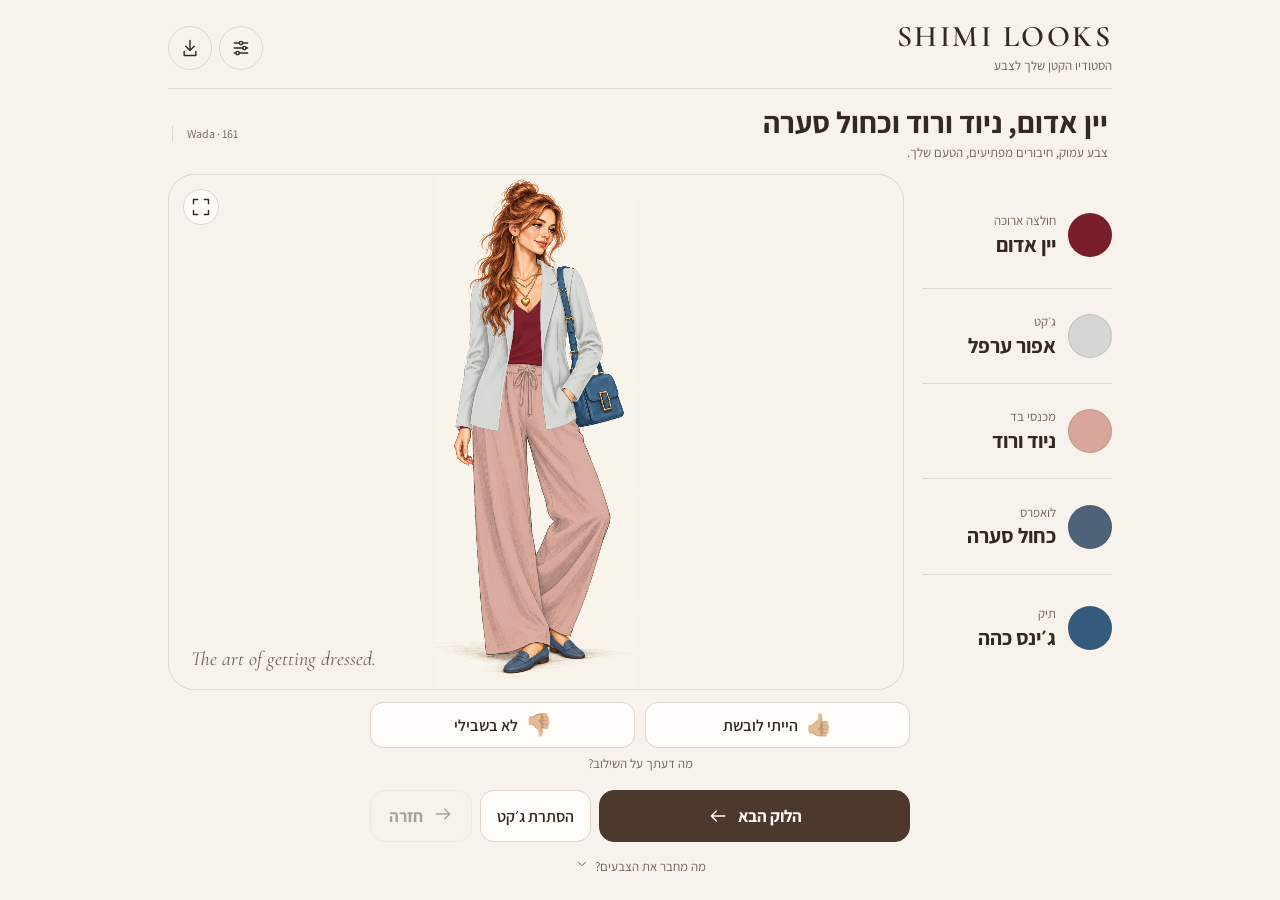
==== index.html @ 3ea0c744 "Vary shoe colors across looks and use loafers throughout winter in 3.6.4" ====
<!doctype html>
<html lang="he" dir="rtl">
<head>
  <meta charset="UTF-8" />
  <meta name="viewport" content="width=device-width, initial-scale=1.0, viewport-fit=cover" />
  <meta name="theme-color" content="#f7f3ec" />
  <meta http-equiv="Cache-Control" content="no-cache, no-store, must-revalidate" />
  <meta http-equiv="Pragma" content="no-cache" />
  <meta http-equiv="Expires" content="0" />
  <meta name="apple-mobile-web-app-capable" content="yes" />
  <meta name="apple-mobile-web-app-title" content="Shimi Looks" />
  <title>Shimi Looks — Art Studio</title>
  <link rel="manifest" href="manifest.webmanifest?v=364" />
  <link rel="icon" type="image/png" href="assets/shimi-looks-icon-v3-32.png?v=364" />
  <link rel="apple-touch-icon" href="assets/shimi-looks-icon-v3-180.png?v=364" />
  <link rel="preconnect" href="https://fonts.googleapis.com">
  <link rel="preconnect" href="https://fonts.gstatic.com" crossorigin>
  <link href="https://fonts.googleapis.com/css2?family=Assistant:wght@400;500;600;700;800&family=Cormorant+Garamond:wght@500;600;700&display=swap" rel="stylesheet">
  <link rel="stylesheet" href="style.css?v=364" />
</head>
<body>
  <div class="app-shell">
    <header class="topbar">
      <div class="brand-block"><h1>SHIMI LOOKS</h1><p>הסטודיו הקטן שלך לצבע</p></div>
      <div class="studio-tools"><button class="tool-btn" id="settingsBtn" type="button" aria-label="הגדרות" title="הגדרות" aria-haspopup="dialog" data-icon="settings"></button><button class="tool-btn" id="downloadLookBtn" type="button" aria-label="הורדת תמונת הלוק" title="הורדת תמונת הלוק" data-icon="download"></button></div>
    </header>
    <main>
      <section class="screen active" id="todayScreen">
        <section class="today-layout">
          <div class="today-title-block"><div><h2 id="lookTitle" aria-live="polite" aria-atomic="true">הלוק שלך בדרך</h2><p id="lookVibe" class="today-subtitle"></p></div><span class="source-tag" id="sourceTag"></span></div>
          <section class="look-visual-card" id="lookVisual" aria-label="הדמות וצבעי הבגדים"></section>
          <button id="emptyWardrobe" type="button" class="primary-btn">עריכת הצבעים בארון שלי</button>
          <section class="feedback-panel" aria-label="דירוג הלוק">
            <div class="feedback-buttons">
              <button id="likeLookBtn" class="feedback-btn" type="button" aria-pressed="false"><span aria-hidden="true">👍🏼</span> הייתי לובשת</button>
              <button id="dislikeLookBtn" class="feedback-btn" type="button" aria-pressed="false"><span aria-hidden="true">👎🏼</span> לא בשבילי</button>
            </div>
            <div class="feedback-note"><span id="feedbackStatus" role="status" aria-live="polite">מה דעתך על השילוב?</span><button id="undoFeedbackBtn" type="button" hidden>ביטול דירוג</button></div>
            <div id="feedbackReasons" class="feedback-reasons" role="group" aria-label="סיבה לדירוג, לבחירה בלבד" hidden><span>מה פחות עבד? לא חובה</span><div><button type="button" data-feedback-reason="light" aria-pressed="false">בהיר מדי</button><button type="button" data-feedback-reason="bright" aria-pressed="false">זרחני מדי</button><button type="button" data-feedback-reason="boring" aria-pressed="false">משעמם</button><button type="button" data-feedback-reason="clash" aria-pressed="false">הצבעים לא עובדים יחד</button></div></div>
          </section>
          <div class="studio-actions"><button class="primary-btn" id="nextLookBtn" type="button">הלוק הבא</button><button class="jacket-toggle" id="jacketToggle" type="button" aria-label="הצגת ג׳קט" aria-pressed="true">הסתרת ג׳קט</button><button class="previous-btn" id="previousLookBtn" type="button" disabled aria-label="חזרה ללוק הקודם" title="חזרה ללוק הקודם"><span data-icon="previous"></span><span>חזרה</span></button></div>
          <details class="why-card"><summary>מה מחבר את הצבעים?<span data-icon="chevron"></span></summary><div class="why-body"><p id="whyWorks"></p><small>לחצי על גוון כדי לראות את הפריט מקרוב. הדירוג מתייחס ללוק כולו; לחיצה נוספת עליו מבטלת אותו. מעבר ללוק הבא והורדה אינם דירוג.</small><small id="shadeCoverageStatus"></small><small id="appVersion">גרסה 3.6.4</small></div></details>
        </section>
      </section>
      <section class="screen" id="anchorScreen">
        <section class="anchor-clean-shell">
          <div class="anchor-title-block">
            <p class="tiny-label">COLOR LIBRARY</p>
            <h2>בחרתי</h2>
            <p>בחרי פריט וגוון שכבר בא לך ללבוש — ואני אבנה סביבו את כל השאר.</p>
          </div>

          <section class="anchor-step-card piece-step">
            <div class="anchor-step-head"><span>1</span><h3>מה כבר יש לך?</h3></div>
            <div class="choice-grid piece-choice-grid" id="pieceChoices"></div>
          </section>

          <section class="anchor-step-card color-step">
            <div class="anchor-step-head"><span>2</span><h3>באיזה גוון?</h3></div>
            <div class="family-strip clean-family-strip" id="familyChoices"></div>
            <div class="color-choice-grid clean-color-choice-grid" id="colorChoices"></div>
          </section>

          <section class="anchor-build-panel">
            <button class="anchor-mode-pill" id="anchorChangeColorModeBtn" type="button">
              <span>מדד צבע</span>
              <strong id="anchorColorModeTitle">סופר צבע</strong>
              <small id="anchorColorModeDesc">4 צבעים, בלי להתנצל</small>
            </button>
            <button class="primary-btn full anchor-build-btn" id="buildAroundBtn" type="button">בני לי לוק סביב זה ✨</button>
          </section>

          <section class="anchor-result-card" id="anchorResultCard" hidden>
            <div class="anchor-result-head">
              <p class="tiny-label">הלוק סביב הבחירה שלך</p>
              <h2 id="anchorLookTitle">—</h2>
              <p id="anchorLookVibe" class="hero-copy"></p>
            </div>
            <section class="look-visual-card clean-look-card" id="anchorLookVisual"></section>
            <section class="why-card clean-why-card anchor-why"><div class="why-sparkle">✧</div><div><h3>למה זה עובד?</h3><p id="anchorWhyWorks"></p></div></section>
            <div class="cta-row top-action-row anchor-result-actions"><button class="secondary-btn" id="anchorSaveBtn" type="button">שומרת ♡</button><button class="primary-btn" id="anchorNextBtn" type="button">הבא בתור ✦</button></div>
          </section>
        </section>
      </section>

      <section class="screen" id="lookbookScreen">
        <div class="section-header lookbook-header">
          <div class="lookbook-header-copy"><p class="eyebrow soft">YOUR COLOR SIGNATURE</p><h2>הסטייל שלי</h2><p class="lookbook-meta"><span id="lookbookSavedCount">0</span> לוקים שמורים</p></div>
          <div class="lookbook-count-pill"><span>♡</span><strong id="lookbookCount">0</strong></div>
        </div>
        <section class="style-dashboard" id="styleDashboard"></section>
        <section class="wear-challenge is-hidden" id="wearChallenge"></section>
        <div class="lookbook-section-title"><p class="tiny-label">THE LOOKBOOK</p><h3>הלוקים ששמרת</h3></div>
        <div class="search-wrap card compact lookbook-search" id="lookbookSearchWrap"><input id="lookbookSearch" placeholder="חיפוש בלוקים ששמרת..." /></div>
        <div class="lookbook-list" id="lookbookList"></div>
        <section class="card backup-card clean-backup-card"><h3>גיבוי ושחזור</h3><p>שומר את הלוקים, הצבעים וההעדפות שלך בקובץ אחד.</p><div class="backup-grid backup-grid-clean"><button class="secondary-btn" id="backupDataBtn" type="button">גיבוי לקובץ</button><button class="secondary-btn" id="restoreDataBtn" type="button">שחזור מקובץ</button></div><div class="backup-note">השחזור מקובץ מחליף את הנתונים באפליקציה.</div><input id="restoreDataInput" type="file" accept="application/json,.json" hidden></section>
      </section>
    </main>
    <nav class="bottom-nav"><button class="nav-btn active" data-screen="todayScreen" type="button"><span>☀︎</span><small>היום</small></button><button class="nav-btn" data-screen="anchorScreen" type="button"><span>◐</span><small>בחרתי</small></button><button class="nav-btn" data-screen="lookbookScreen" type="button"><span>♡</span><small>הסטייל שלי</small></button></nav>
  </div>
  <dialog id="settingsDialog" aria-labelledby="settingsTitle">
    <header class="dialog-head"><h2 id="settingsTitle">הגדרות</h2><button class="tool-btn" type="button" id="closeSettingsBtn" aria-label="סגירת הגדרות" data-icon="close"></button></header>
    <fieldset class="season-options"><legend>עונת הלבוש</legend>
      <label><input type="radio" name="displaySeason" value="winter" data-season="winter"><span><strong>חורף</strong><small>חולצה ארוכה וג׳קט לבחירה</small></span></label>
      <label><input type="radio" name="displaySeason" value="summer" data-season="summer"><span><strong>קיץ</strong><small>חולצה קצרה וכפכפי אצבע</small></span></label>
    </fieldset>
    <button id="openWardrobe" class="wardrobe-entry" type="button" aria-haspopup="dialog"><strong>הצבעים בארון שלי</strong><span>בחירת גוונים לכל פריט</span></button>
  </dialog>
  <dialog id="wardrobeDialog" aria-labelledby="wardrobeTitle" aria-describedby="wardrobeHelp">
    <header class="dialog-head"><h2 id="wardrobeTitle">הצבעים בארון שלי</h2><button class="tool-btn" id="cancelWardrobe" aria-label="ביטול ויציאה" type="button" data-icon="close"></button></header>
    <div class="wardrobe-controls">
      <p id="wardrobeHelp">כל 278 הגוונים כאן. × מסמן גוון שהוסר מהפריט הזה. לחצי עליו כדי להחזיר אותו, ואז שמרי.</p>
      <div id="wardrobeRoles" role="group" aria-label="בחירת פריט"></div>
      <input id="wardrobeSearch" type="search" placeholder="חיפוש גוון או משפחת צבע" aria-label="חיפוש גוון או משפחת צבע">
    </div>
    <div id="wardrobeGroups"></div>
    <footer class="wardrobe-footer"><span id="wardrobeCount" role="status"></span><button id="saveWardrobe" class="primary-btn" type="button">שמירת הבחירה</button></footer>
  </dialog>
  <dialog id="lookDialog"><div class="dialog-inner"><button class="dialog-close" id="closeDialogBtn" type="button">×</button><p class="eyebrow soft" id="dialogDate"></p><h3 id="dialogTitle"></h3><p id="dialogVibe" class="dialog-vibe"></p><div class="palette-row large" id="dialogPalette"></div><div class="mapping-list dialog-map" id="dialogMapping"></div><div class="why-card dialog-why"><h3>למה זה עובד?</h3><p id="dialogWhy"></p></div></div></dialog>
  <dialog id="infoDialog"><div class="dialog-inner info-inner"><button class="dialog-close" id="closeInfoBtn" type="button">×</button><p class="eyebrow soft">ABOUT THE ENGINE</p><h3>איך זה עובד?</h3><p>האפליקציה בונה שילובי צבעים מתוך מבני השראה, וריאציות גוונים ומיפוי לבגדים.</p><ul class="info-list"><li>כל לחיצה על <b>הבא בתור</b> מייצרת שילוב חדש.</li><li><b>שומרת ♡</b> מכניס את הלוק לאהבתי.</li><li><b>בחרתי</b> בונה שילוב סביב פריט שכבר בא לך ללבוש.</li></ul><button class="primary-btn full" id="closeInfoCta" type="button">הבנתי</button></div></dialog>
  <dialog id="colorModeDialog"><div class="dialog-inner info-inner"><button class="dialog-close" id="closeColorModeBtn" type="button">×</button><p class="eyebrow soft">COLOR MOOD</p><h3>מדד הצבע היומי</h3><p class="dialog-vibe">בחרי כמה צבע יש לך כוח להיות היום. שינוי מדד מייצר לוק חדש אוטומטית.</p><div class="mode-options" id="colorModeOptions"></div></div></dialog>
  <div class="toast" id="toast" role="status" aria-live="polite"></div>

  <script>function el(id){ return document.getElementById(id); }
function on(id, event, fn){ const node = el(id); if(node) node.addEventListener(event, fn); }

'use strict';

const STORAGE_KEY = 'shimi-looks-v12-full-spectrum';
const APP_VERSION = '3.6.4-shoes';

const COLORS = {
  // Whites / creams
  opticwhite:{id:'opticwhite',he:'לבן נקי',en:'Clean White',hex:'#FFFFFF',family:'neutral'},
  white:{id:'white',he:'לבן רך',en:'Soft White',hex:'#F7F4EF',family:'neutral'},
  milk:{id:'milk',he:'לבן חלב',en:'Milk White',hex:'#FAF7F0',family:'neutral'},
  ivory:{id:'ivory',he:'שנהב',en:'Ivory',hex:'#EADBC7',family:'light'},
  cream:{id:'cream',he:'קרם',en:'Cream',hex:'#F2E4C8',family:'light'},
  pearl:{id:'pearl',he:'פנינה',en:'Pearl',hex:'#ECE8DF',family:'neutral'},
  champagne:{id:'champagne',he:'שמפניה',en:'Champagne',hex:'#E8D6B5',family:'light'},
  linen:{id:'linen',he:'לבן פשתן',en:'Linen',hex:'#F1E5D6',family:'light'},
  oat:{id:'oat',he:'שיבולת',en:'Oat',hex:'#DCCAAE',family:'light'},
  sand:{id:'sand',he:'חול',en:'Sand',hex:'#D9C2A2',family:'warm-neutral'},
  taupe:{id:'taupe',he:'טאופ',en:'Taupe',hex:'#9B8A7B',family:'neutral'},
  greige:{id:'greige',he:'גרייז׳',en:'Greige',hex:'#B7ADA0',family:'neutral'},

  // Grays / black
  fog:{id:'fog',he:'אפור ערפל',en:'Fog Gray',hex:'#D6D6D2',family:'neutral'},
  silver:{id:'silver',he:'אפור כסף',en:'Silver Gray',hex:'#BFC1C3',family:'neutral'},
  dove:{id:'dove',he:'אפור יונה',en:'Dove Gray',hex:'#AAA9A5',family:'neutral'},
  stone:{id:'stone',he:'אפור אבן',en:'Stone Gray',hex:'#9A9A92',family:'neutral'},
  pewter:{id:'pewter',he:'אפור פיוטר',en:'Pewter',hex:'#7C8081',family:'neutral'},
  graphite:{id:'graphite',he:'גרפיט',en:'Graphite',hex:'#56575A',family:'neutral'},
  charcoal:{id:'charcoal',he:'פחם',en:'Charcoal',hex:'#3B3A3D',family:'dark-neutral'},
  black:{id:'black',he:'שחור',en:'Black',hex:'#101216',family:'dark-neutral'},

  // Browns / warm neutrals
  beige:{id:'beige',he:'בז׳',en:'Beige',hex:'#CDBB9E',family:'warm-neutral'},
  khaki:{id:'khaki',he:'חאקי בהיר',en:'Khaki',hex:'#B8A579',family:'warm-neutral'},
  camel:{id:'camel',he:'קאמל',en:'Camel',hex:'#C79A6B',family:'warm-neutral'},
  tan:{id:'tan',he:'טאן',en:'Tan',hex:'#B8895E',family:'warm-neutral'},
  caramel:{id:'caramel',he:'קרמל',en:'Caramel',hex:'#B7773E',family:'warm-neutral'},
  cognac:{id:'cognac',he:'קוניאק',en:'Cognac',hex:'#A6653D',family:'warm-neutral'},
  tobacco:{id:'tobacco',he:'טבק',en:'Tobacco',hex:'#8B5A32',family:'warm-neutral'},
  chestnut:{id:'chestnut',he:'ערמוני',en:'Chestnut',hex:'#7A442E',family:'dark-neutral'},
  cocoa:{id:'cocoa',he:'קקאו',en:'Cocoa',hex:'#6A442D',family:'dark-neutral'},
  chocolate:{id:'chocolate',he:'שוקולד',en:'Chocolate',hex:'#5A3322',family:'dark-neutral'},
  espresso:{id:'espresso',he:'אספרסו',en:'Espresso',hex:'#4F2E20',family:'dark-neutral'},
  bark:{id:'bark',he:'קליפת עץ',en:'Bark',hex:'#705241',family:'dark-neutral'},

  // Blues
  powderblue:{id:'powderblue',he:'כחול פודרה',en:'Powder Blue',hex:'#B8CDE3',family:'blue'},
  iceblue:{id:'iceblue',he:'תכלת קרח',en:'Ice Blue',hex:'#C6D9E8',family:'blue'},
  sky:{id:'sky',he:'תכלת שמיים',en:'Sky Blue',hex:'#86AFCB',family:'blue'},
  babyblue:{id:'babyblue',he:'תכלת בייבי',en:'Baby Blue',hex:'#9FC5E8',family:'blue'},
  cornflower:{id:'cornflower',he:'כחול קורנפלור',en:'Cornflower',hex:'#648FC8',family:'blue'},
  periwinkle:{id:'periwinkle',he:'כחול פריוינקל',en:'Periwinkle',hex:'#8C9EDC',family:'blue'},
  denim:{id:'denim',he:'ג׳ינס',en:'Denim',hex:'#496F9B',family:'blue'},
  steelblue:{id:'steelblue',he:'כחול פלדה',en:'Steel Blue',hex:'#5B7895',family:'blue'},
  slate:{id:'slate',he:'כחול צפחה',en:'Slate Blue',hex:'#677C96',family:'blue'},
  royal:{id:'royal',he:'כחול רויאל',en:'Royal Blue',hex:'#2F5DA8',family:'blue'},
  cobalt:{id:'cobalt',he:'קובלט',en:'Cobalt',hex:'#29548A',family:'blue'},
  ultramarine:{id:'ultramarine',he:'אולטרה מרין',en:'Ultramarine',hex:'#263B8E',family:'blue'},
  indigo:{id:'indigo',he:'אינדיגו',en:'Indigo',hex:'#3A3C73',family:'blue'},
  navy:{id:'navy',he:'נייבי',en:'Navy',hex:'#1F4065',family:'blue'},
  midnight:{id:'midnight',he:'כחול לילה',en:'Midnight Blue',hex:'#17243D',family:'blue'},

  // Greens, including the blue-greens in the approved outfits
  teal:{id:'teal',he:'טורקיז עמוק',en:'Teal',hex:'#287F7A',family:'green'},
  turquoise:{id:'turquoise',he:'טורקיז',en:'Turquoise',hex:'#2B9C99',family:'green'},
  mint:{id:'mint',he:'מנטה מעושנת',en:'Muted Mint',hex:'#94BDA6',family:'green'},
  pistachio:{id:'pistachio',he:'ירוק פיסטוק',en:'Pistachio',hex:'#B7C985',family:'green'},
  lime:{id:'lime',he:'ירוק ליים',en:'Lime Green',hex:'#A8C84B',family:'green'},
  apple:{id:'apple',he:'ירוק תפוח',en:'Apple Green',hex:'#7FB34D',family:'green'},
  grass:{id:'grass',he:'ירוק דשא',en:'Grass Green',hex:'#4F8F3A',family:'green'},
  fern:{id:'fern',he:'ירוק שרך',en:'Fern',hex:'#5D8A57',family:'green'},
  sage:{id:'sage',he:'מרווה',en:'Sage',hex:'#9AA68E',family:'green'},
  eucalyptus:{id:'eucalyptus',he:'אקליפטוס',en:'Eucalyptus',hex:'#819A87',family:'green'},
  avocado:{id:'avocado',he:'אבוקדו',en:'Avocado',hex:'#8A9142',family:'green'},
  artichoke:{id:'artichoke',he:'ארטישוק',en:'Artichoke',hex:'#7D8460',family:'green'},
  olive:{id:'olive',he:'זית',en:'Olive',hex:'#7F7A4D',family:'green'},
  army:{id:'army',he:'ירוק צבאי',en:'Army Green',hex:'#5F6B3D',family:'green'},
  moss:{id:'moss',he:'טחב',en:'Moss',hex:'#6B7354',family:'green'},
  leaf:{id:'leaf',he:'ירוק עלים',en:'Leaf Green',hex:'#3F7A4D',family:'green'},
  emerald:{id:'emerald',he:'ירוק אמרלד',en:'Emerald',hex:'#227A5A',family:'green'},
  bottle:{id:'bottle',he:'ירוק בקבוק',en:'Bottle Green',hex:'#1F4E3A',family:'green'},
  forest:{id:'forest',he:'ירוק יער',en:'Forest Green',hex:'#214E34',family:'green'},
  pine:{id:'pine',he:'ירוק אורן',en:'Pine Green',hex:'#173D2D',family:'green'},

  // Pinks / mauves
  ballet:{id:'ballet',he:'ורוד בלרינה',en:'Ballet Pink',hex:'#E9C8C8',family:'soft'},
  blush:{id:'blush',he:'סומק',en:'Blush',hex:'#D8B4A4',family:'soft'},
  rose:{id:'rose',he:'ורוד ורד',en:'Rose',hex:'#D38A9A',family:'soft'},
  dustyrose:{id:'dustyrose',he:'ורוד עתיק',en:'Dusty Rose',hex:'#C98C85',family:'soft'},
  salmon:{id:'salmon',he:'סלמון',en:'Salmon',hex:'#D98272',family:'soft'},
  mauve:{id:'mauve',he:'מאוב',en:'Mauve',hex:'#A88CA2',family:'soft'},
  orchid:{id:'orchid',he:'אורכידאה',en:'Orchid',hex:'#B56DA5',family:'purple'},
  fuchsia:{id:'fuchsia',he:'פוקסיה',en:'Fuchsia',hex:'#C13E8A',family:'purple'},
  magenta:{id:'magenta',he:'מג׳נטה',en:'Magenta',hex:'#B5247D',family:'purple'},

  // Purples
  lavender:{id:'lavender',he:'לבנדר',en:'Lavender',hex:'#C3ADD9',family:'purple'},
  lavgray:{id:'lavgray',he:'לבנדר מעושן',en:'Lavender Gray',hex:'#B2ADC3',family:'soft'},
  lilac:{id:'lilac',he:'לילך',en:'Lilac',hex:'#B89AD4',family:'purple'},
  amethyst:{id:'amethyst',he:'אמטיסט',en:'Amethyst',hex:'#8065A7',family:'purple'},
  violet:{id:'violet',he:'סגול',en:'Violet',hex:'#6E4B9A',family:'purple'},
  plum:{id:'plum',he:'שזיף',en:'Plum',hex:'#6B355F',family:'purple'},
  eggplant:{id:'eggplant',he:'חציל',en:'Eggplant',hex:'#4B2945',family:'purple'},
  fig:{id:'fig',he:'תאנה',en:'Fig',hex:'#5D2E4F',family:'purple'},
  bordeaux:{id:'bordeaux',he:'בורדו',en:'Bordeaux',hex:'#6B2831',family:'purple'},

  // Yellows / oranges / warm accents
  butter:{id:'butter',he:'צהוב חמאה',en:'Butter Yellow',hex:'#F0D975',family:'warm-accent'},
  vanilla:{id:'vanilla',he:'וניל',en:'Vanilla',hex:'#EEDC93',family:'warm-accent'},
  lemon:{id:'lemon',he:'צהוב לימון',en:'Lemon',hex:'#EAD94C',family:'warm-accent'},
  straw:{id:'straw',he:'קש',en:'Straw',hex:'#D5B85A',family:'warm-accent'},
  mustard:{id:'mustard',he:'חרדל',en:'Mustard',hex:'#B58B18',family:'warm-accent'},
  ochre:{id:'ochre',he:'אוכרה',en:'Ochre',hex:'#C78E1A',family:'warm-accent'},
  marigold:{id:'marigold',he:'חרדל זהוב',en:'Marigold',hex:'#D7A722',family:'warm-accent'},
  gold:{id:'gold',he:'זהב',en:'Gold',hex:'#C9A227',family:'warm-accent'},
  orange:{id:'orange',he:'כתום',en:'Orange',hex:'#F28C28',family:'warm-accent'},
  apricot:{id:'apricot',he:'משמש',en:'Apricot',hex:'#E3A064',family:'warm-accent'},
  peach:{id:'peach',he:'אפרסק',en:'Peach',hex:'#E6A07D',family:'warm-accent'},
  coral:{id:'coral',he:'קורל',en:'Coral',hex:'#D98963',family:'warm-accent'},
  terracotta:{id:'terracotta',he:'טרה קוטה',en:'Terracotta',hex:'#C8713F',family:'warm-accent'},
  rust:{id:'rust',he:'חלודה',en:'Rust',hex:'#A8532C',family:'warm-accent'},
  copper:{id:'copper',he:'נחושת',en:'Copper',hex:'#B46A3C',family:'warm-accent'},

  // Reds — restricted by role
  tomato:{id:'tomato',he:'אדום עגבנייה',en:'Tomato Red',hex:'#C94431',family:'red'},
  cherry:{id:'cherry',he:'אדום דובדבן',en:'Cherry Red',hex:'#B51F32',family:'red'},
  lipstick:{id:'lipstick',he:'אדום ליפסטיק',en:'Lipstick Red',hex:'#D0384D',family:'red'},
  scarlet:{id:'scarlet',he:'אדום ארגמן',en:'Scarlet',hex:'#D54A35',family:'red'},
  wine:{id:'wine',he:'יין אדום',en:'Wine Red',hex:'#7B1E2B',family:'red'}
};

const GROUPS = {
  light:['ivory','cream','champagne','linen','oat','sand','milk','pearl'],
  warmLight:['cream','champagne','oat','sand','beige','butter','vanilla','apricot'],
  warmNeutral:['beige','khaki','sand','camel','tan','caramel','cognac','tobacco','bark','cocoa'],
  darkNeutral:['black','charcoal','graphite','espresso','chocolate','cocoa','chestnut','bark','midnight'],
  neutral:['opticwhite','white','milk','pearl','fog','silver','dove','stone','pewter','graphite','charcoal','black','taupe','greige'],
  blue:['powderblue','iceblue','sky','babyblue','cornflower','periwinkle','denim','steelblue','slate','royal','cobalt','ultramarine','indigo','navy','midnight'],
  green:['pistachio','lime','apple','grass','fern','sage','eucalyptus','avocado','artichoke','olive','army','moss','leaf','emerald','bottle','forest','pine'],
  soft:['ballet','blush','rose','dustyrose','salmon','mauve','lavgray','lilac','lavender'],
  purple:['lavender','lilac','orchid','fuchsia','magenta','amethyst','violet','plum','eggplant','fig','bordeaux'],
  warmAccent:['butter','vanilla','lemon','straw','mustard','ochre','marigold','gold','orange','apricot','peach','coral','terracotta','rust','copper'],
  red:['tomato','cherry','lipstick','scarlet','wine'],
  jewel:['royal','cobalt','ultramarine','indigo','navy','emerald','bottle','forest','plum','eggplant','fig','bordeaux','fuchsia','magenta','cherry','wine']
};

// Wine/bordeaux shades are unrestricted, separate from the red accent rules.
const WINE_COLOR_IDS = ['wine','bordeaux','merlot','oxblood','sangria','garnet','garnet2'];
const RED_COLOR_IDS = ['tomato','cherry','lipstick','scarlet'];
const BLACK_WHITE_IDS = ['white','opticwhite'];
function isBlackWhiteColor(color){
  return !!color && BLACK_WHITE_IDS.includes(color.id);
}
function isBlackColor(color){
  return !!color && color.id === 'black';
}
function isWhiteColor(color){
  return !!color && (color.id === 'white' || color.id === 'opticwhite');
}
function isBlackOrWhiteColor(color){
  return isBlackColor(color) || isWhiteColor(color);
}
function hasBlackWhiteConflict(mapping){
  const top = mapping?.top?.color;
  const bottom = mapping?.bottom?.color;
  return (isBlackColor(top) && isWhiteColor(bottom)) || (isWhiteColor(top) && isBlackColor(bottom));
}
function hasBlackWhiteInMainRoles(mapping){
  return isBlackOrWhiteColor(mapping?.top?.color) || isBlackOrWhiteColor(mapping?.bottom?.color);
}
function blackWhiteCount(look){
  return (look.colors || []).filter(c => isBlackOrWhiteColor(c)).length;
}
function blackWhiteRecentRatio(){
  const recent = state.lookbook.slice(0,10);
  if(!recent.length) return 0;
  return recent.filter(look => (look.colors || []).some(c => isBlackOrWhiteColor(c))).length / recent.length;
}
function fixBlackWhiteMainConflict(mapping, colors){
  if(!mapping || !colors) return mapping;

  // Never allow top black + bottom white, or top white + bottom black.
  if(hasBlackWhiteConflict(mapping)){
    const swapRole = ['shoes','accessory'].find(role => {
      const c = mapping[role]?.color;
      return c && !isBlackOrWhiteColor(c) && !isRedColor(c);
    });

    if(swapRole){
      const bottomColor = mapping.bottom.color;
      const replacement = mapping[swapRole].color;
      mapping[swapRole].color = bottomColor;
      mapping[swapRole].text = roleText(swapRole, bottomColor);
      mapping.bottom.color = replacement;
      mapping.bottom.text = roleText('bottom', replacement);
    }else{
      const safe = colors.find(c => !isBlackOrWhiteColor(c) && !isRedColor(c)) || colors.find(c => !isRedColor(c)) || COLORS.denim;
      mapping.bottom.color = safe;
      mapping.bottom.text = roleText('bottom', safe);
    }
  }

  // If top is black/white, the opposite black/white should only live in shoes/accessory.
  const top = mapping.top?.color;
  const bottom = mapping.bottom?.color;
  if(isBlackOrWhiteColor(top) && isBlackOrWhiteColor(bottom)){
    const safe = colors.find(c => !isBlackOrWhiteColor(c) && !isRedColor(c)) || COLORS.denim;
    mapping.bottom.color = safe;
    mapping.bottom.text = roleText('bottom', safe);
  }

  return mapping;
}
function hasBlackWhiteRed(look){
  const ids = (look.colors || []).map(c => c.id);
  return ids.some(id => BLACK_WHITE_IDS.includes(id) || RED_COLOR_IDS.includes(id));
}
function overlapCount(a,b){
  const set = new Set(a || []);
  return (b || []).filter(x => set.has(x)).length;
}
function isRedColor(color){
  return !!color && !WINE_COLOR_IDS.includes(color.id)
    && (color.family === 'red' || RED_COLOR_IDS.includes(color.id));
}


const EXTRA_COLORS = {
  alabaster:{id:'alabaster',he:'אלבסטר',en:'Alabaster',hex:'#F8F3EA',family:'light'},
  bone:{id:'bone',he:'בון',en:'Bone',hex:'#E8DFCF',family:'light'},
  vanilla:{id:'vanilla',he:'וניל',en:'Vanilla',hex:'#F3E5C8',family:'light'},
  biscuit:{id:'biscuit',he:'ביסקוויט',en:'Biscuit',hex:'#D7BE9C',family:'warm-neutral'},
  mushroom:{id:'mushroom',he:'מושרוּם',en:'Mushroom',hex:'#998675',family:'neutral'},
  ash:{id:'ash',he:'אפר',en:'Ash',hex:'#8E9093',family:'neutral'},
  smoke:{id:'smoke',he:'עשן',en:'Smoke',hex:'#76777B',family:'neutral'},
  slate:{id:'slate',he:'צפחה כהה',en:'Slate',hex:'#5D6670',family:'dark-neutral'},
  almond:{id:'almond',he:'שקד',en:'Almond',hex:'#D2B48C',family:'warm-neutral'},
  latte:{id:'latte',he:'לאטה',en:'Latte',hex:'#B8926A',family:'warm-neutral'},
  toffee:{id:'toffee',he:'טופי',en:'Toffee',hex:'#A66A3F',family:'warm-neutral'},
  mocha:{id:'mocha',he:'מוקה',en:'Mocha',hex:'#7B5A46',family:'warm-neutral'},
  chestnut:{id:'chestnut',he:'ערמוני',en:'Chestnut',hex:'#7A4A2D',family:'warm-neutral'},
  hazelnut:{id:'hazelnut',he:'אגוז לוז',en:'Hazelnut',hex:'#8C6239',family:'warm-neutral'},
  walnut:{id:'walnut',he:'אגוז',en:'Walnut',hex:'#6B4A34',family:'warm-neutral'},
  umber:{id:'umber',he:'אומבר',en:'Umber',hex:'#5B3A29',family:'warm-neutral'},
  espresso2:{id:'espresso2',he:'אספרסו עמוק',en:'Deep Espresso',hex:'#3F2B22',family:'dark-neutral'},
  pistachio:{id:'pistachio',he:'פיסטוק',en:'Pistachio',hex:'#B7D38B',family:'green'},
  lime:{id:'lime',he:'ליים',en:'Lime',hex:'#A3C83C',family:'green'},
  applegreen:{id:'applegreen',he:'ירוק תפוח',en:'Apple Green',hex:'#7FBF3F',family:'green'},
  grass:{id:'grass',he:'ירוק דשא',en:'Grass Green',hex:'#5FAF3A',family:'green'},
  leaf:{id:'leaf',he:'ירוק עלים',en:'Leaf Green',hex:'#4B8C3B',family:'green'},
  fern:{id:'fern',he:'ירוק שרך',en:'Fern Green',hex:'#5A7F45',family:'green'},
  parsley:{id:'parsley',he:'ירוק פטרוזיליה',en:'Parsley Green',hex:'#4F7D38',family:'green'},
  basil:{id:'basil',he:'ירוק בזיליקום',en:'Basil Green',hex:'#436A34',family:'green'},
  avocado:{id:'avocado',he:'ירוק אבוקדו',en:'Avocado Green',hex:'#6C8C42',family:'green'},
  artichoke:{id:'artichoke',he:'ירוק ארטישוק',en:'Artichoke Green',hex:'#728E57',family:'green'},
  cactus:{id:'cactus',he:'ירוק קקטוס',en:'Cactus Green',hex:'#5D7B4B',family:'green'},
  jungle:{id:'jungle',he:'ירוק ג׳ונגל',en:'Jungle Green',hex:'#3E6A43',family:'green'},
  hunter:{id:'hunter',he:'ירוק צייד',en:'Hunter Green',hex:'#355C3E',family:'green'},
  forest:{id:'forest',he:'ירוק יער',en:'Forest Green',hex:'#2F5B3F',family:'green'},
  bottle:{id:'bottle',he:'ירוק בקבוק',en:'Bottle Green',hex:'#214A36',family:'green'},
  pine:{id:'pine',he:'ירוק אורן',en:'Pine Green',hex:'#244937',family:'green'},
  army:{id:'army',he:'ירוק צבאי',en:'Army Green',hex:'#6D734F',family:'green'},
  olivebright:{id:'olivebright',he:'זית בהיר',en:'Light Olive',hex:'#8A944A',family:'green'},
  matcha:{id:'matcha',he:'מאצ׳ה',en:'Matcha',hex:'#9EB56D',family:'green'},
  pear:{id:'pear',he:'ירוק אגס',en:'Pear Green',hex:'#99B84A',family:'green'},
  powderblue:{id:'powderblue',he:'כחול פודרה',en:'Powder Blue',hex:'#C6D6E7',family:'blue'},
  iceblue:{id:'iceblue',he:'תכלת קרח',en:'Ice Blue',hex:'#DDEBF5',family:'blue'},
  babyblue:{id:'babyblue',he:'תכלת בייבי',en:'Baby Blue',hex:'#BEDDF7',family:'blue'},
  skyblue:{id:'skyblue',he:'תכלת שמיים',en:'Sky Blue',hex:'#A9D0F5',family:'blue'},
  cloudblue:{id:'cloudblue',he:'תכלת ענן',en:'Cloud Blue',hex:'#C8D8E8',family:'blue'},
  cornflower:{id:'cornflower',he:'כחול קורנפלור',en:'Cornflower Blue',hex:'#7FA7E0',family:'blue'},
  periwinkle:{id:'periwinkle',he:'פריוינקל',en:'Periwinkle',hex:'#8E93D2',family:'blue'},
  cerulean:{id:'cerulean',he:'כחול סרוליאן',en:'Cerulean',hex:'#3D8CCB',family:'blue'},
  azure:{id:'azure',he:'אזור',en:'Azure',hex:'#4A90E2',family:'blue'},
  frenchblue:{id:'frenchblue',he:'כחול צרפתי',en:'French Blue',hex:'#4679BD',family:'blue'},
  denimlight:{id:'denimlight',he:'ג׳ינס בהיר',en:'Light Denim',hex:'#7EA8C2',family:'blue'},
  denimmid:{id:'denimmid',he:'ג׳ינס בינוני',en:'Medium Denim',hex:'#5D86A6',family:'blue'},
  denimdark:{id:'denimdark',he:'ג׳ינס כהה',en:'Dark Denim',hex:'#355C7D',family:'blue'},
  steelblue:{id:'steelblue',he:'כחול פלדה',en:'Steel Blue',hex:'#5B7C99',family:'blue'},
  slateblue:{id:'slateblue',he:'כחול צפחה',en:'Slate Blue',hex:'#5E6F8E',family:'blue'},
  royalblue:{id:'royalblue',he:'כחול רויאל',en:'Royal Blue',hex:'#3559C7',family:'blue'},
  cobalt2:{id:'cobalt2',he:'קובלט בהיר',en:'Bright Cobalt',hex:'#2450C8',family:'blue'},
  ultramarine2:{id:'ultramarine2',he:'אולטרה מרין עמוק',en:'Deep Ultramarine',hex:'#3F51B5',family:'blue'},
  sapphire:{id:'sapphire',he:'ספיר',en:'Sapphire',hex:'#174C8E',family:'blue'},
  indigo2:{id:'indigo2',he:'אינדיגו עמוק',en:'Deep Indigo',hex:'#2E4474',family:'blue'},
  ink:{id:'ink',he:'כחול דיו',en:'Ink Blue',hex:'#25354E',family:'blue'},
  midnight:{id:'midnight',he:'כחול חצות',en:'Midnight Blue',hex:'#1E2A44',family:'blue'},
  nightblue:{id:'nightblue',he:'כחול לילה',en:'Night Blue',hex:'#18253A',family:'blue'},
  babypink:{id:'babypink',he:'ורוד בייבי',en:'Baby Pink',hex:'#F7D6E6',family:'soft'},
  powderpink:{id:'powderpink',he:'ורוד פודרה',en:'Powder Pink',hex:'#EBC9D2',family:'soft'},
  petalpink:{id:'petalpink',he:'ורוד עלי כותרת',en:'Petal Pink',hex:'#F2C6D2',family:'soft'},
  blushpink:{id:'blushpink',he:'ורוד סומק',en:'Blush Pink',hex:'#E6B7C2',family:'soft'},
  rosepink:{id:'rosepink',he:'ורוד ורד',en:'Rose Pink',hex:'#D99CAD',family:'soft'},
  dustypink:{id:'dustypink',he:'ורוד מעושן',en:'Dusty Pink',hex:'#C78E9C',family:'soft'},
  antiquepink:{id:'antiquepink',he:'ורוד עתיק',en:'Antique Pink',hex:'#B97F8E',family:'soft'},
  bubblegum:{id:'bubblegum',he:'ורוד מסטיק',en:'Bubblegum Pink',hex:'#F38CB7',family:'soft'},
  barbie:{id:'barbie',he:'ורוד ברבי',en:'Barbie Pink',hex:'#EC4D9B',family:'soft'},
  flamingo:{id:'flamingo',he:'ורוד פלמינגו',en:'Flamingo Pink',hex:'#F06A8C',family:'soft'},
  watermelon:{id:'watermelon',he:'ורוד אבטיח',en:'Watermelon Pink',hex:'#F26878',family:'soft'},
  raspberrypink:{id:'raspberrypink',he:'ורוד פטל',en:'Raspberry Pink',hex:'#D94B77',family:'soft'},
  rosewood:{id:'rosewood',he:'רוזווד',en:'Rosewood Pink',hex:'#8B5B64',family:'soft'},
  mauvepink:{id:'mauvepink',he:'מאוב ורוד',en:'Mauve Pink',hex:'#A56C86',family:'soft'},
  peachpink:{id:'peachpink',he:'ורוד אפרסק',en:'Peach Pink',hex:'#F3B9A6',family:'soft'},
  nudepink:{id:'nudepink',he:'ניוד ורוד',en:'Nude Pink',hex:'#D9A79A',family:'soft'},
  lilac:{id:'lilac',he:'לילך',en:'Lilac',hex:'#C8B5E6',family:'purple'},
  lavender:{id:'lavender',he:'לבנדר',en:'Lavender',hex:'#B9A1E3',family:'purple'},
  wisteria:{id:'wisteria',he:'ויסטריה',en:'Wisteria',hex:'#A68AD6',family:'purple'},
  orchidlight:{id:'orchidlight',he:'אורכידאה בהירה',en:'Light Orchid',hex:'#C98BE8',family:'purple'},
  violet2:{id:'violet2',he:'ויולט',en:'Violet',hex:'#8B63D6',family:'purple'},
  amethyst:{id:'amethyst',he:'אמטיסט',en:'Amethyst',hex:'#8A5FBF',family:'purple'},
  mulberry:{id:'mulberry',he:'תות סגול',en:'Mulberry',hex:'#804C7C',family:'purple'},
  aubergine:{id:'aubergine',he:'חציל',en:'Aubergine',hex:'#5B365E',family:'purple'},
  eggplant:{id:'eggplant',he:'סגול חציל כהה',en:'Eggplant',hex:'#442B45',family:'purple'},
  plumdeep:{id:'plumdeep',he:'שזיף עמוק',en:'Deep Plum',hex:'#5F3D63',family:'purple'},
  butter:{id:'butter',he:'חמאה',en:'Butter Yellow',hex:'#F4E6A2',family:'warm-accent'},
  banana:{id:'banana',he:'בננה',en:'Banana',hex:'#F0DA63',family:'warm-accent'},
  lemon:{id:'lemon',he:'לימון',en:'Lemon',hex:'#F6E35B',family:'warm-accent'},
  marigold:{id:'marigold',he:'מריגולד',en:'Marigold',hex:'#EFB648',family:'warm-accent'},
  sunflower:{id:'sunflower',he:'חמנייה',en:'Sunflower',hex:'#E6A726',family:'warm-accent'},
  saffron:{id:'saffron',he:'זעפרן',en:'Saffron',hex:'#D79A22',family:'warm-accent'},
  honey:{id:'honey',he:'דבש',en:'Honey',hex:'#C98B2A',family:'warm-accent'},
  amber:{id:'amber',he:'ענבר',en:'Amber',hex:'#C67A1F',family:'warm-accent'},
  apricot:{id:'apricot',he:'משמש',en:'Apricot',hex:'#F1B37D',family:'warm-accent'},
  peach2:{id:'peach2',he:'אפרסק',en:'Peach',hex:'#F2B28B',family:'warm-accent'},
  papaya:{id:'papaya',he:'פפאיה',en:'Papaya',hex:'#F6A56B',family:'warm-accent'},
  pumpkin:{id:'pumpkin',he:'דלעת',en:'Pumpkin',hex:'#D9742B',family:'warm-accent'},
  rust:{id:'rust',he:'חלודה',en:'Rust',hex:'#B65A2A',family:'warm-accent'},
  terracotta2:{id:'terracotta2',he:'טרה קוטה עמוקה',en:'Deep Terracotta',hex:'#B25B3A',family:'warm-accent'},
  copper:{id:'copper',he:'נחושת',en:'Copper',hex:'#A85E3A',family:'warm-accent'},
  paprika:{id:'paprika',he:'פפריקה',en:'Paprika',hex:'#B44A34',family:'warm-accent'},
  cranberry:{id:'cranberry',he:'חמוציות',en:'Cranberry',hex:'#A7273A',family:'red'},
  cherry:{id:'cherry',he:'דובדבן',en:'Cherry Red',hex:'#B91F35',family:'red'},
  tomato:{id:'tomato',he:'עגבנייה',en:'Tomato Red',hex:'#D94B3D',family:'red'},
  brick:{id:'brick',he:'אדום לבנים',en:'Brick Red',hex:'#A6463C',family:'red'},
  garnet:{id:'garnet',he:'גרנט',en:'Garnet',hex:'#7D1E2F',family:'red'}
};
const FULL_COLOR_EXPANSION = {
  snow:{id:'snow',he:'שלג',en:'Snow',hex:'#FCFCFA',family:'light'},
  porcelain:{id:'porcelain',he:'פורצלן',en:'Porcelain',hex:'#F8F5EF',family:'light'},
  shell:{id:'shell',he:'צדף',en:'Shell',hex:'#F5EEE8',family:'light'},
  ecru:{id:'ecru',he:'אקרו',en:'Ecru',hex:'#E8DCCB',family:'light'},
  moon:{id:'moon',he:'ירח',en:'Moon',hex:'#EEE9E1',family:'neutral'},
  lace:{id:'lace',he:'תחרה',en:'Lace',hex:'#FAF5EF',family:'light'},
  frost:{id:'frost',he:'כפור',en:'Frost',hex:'#F4F7F8',family:'neutral'},
  buttermilk:{id:'buttermilk',he:'חלב חמאה',en:'Buttermilk',hex:'#F5E7B8',family:'light'},
  parchment:{id:'parchment',he:'קלף',en:'Parchment',hex:'#EDE2D0',family:'light'},
  gesso:{id:'gesso',he:'גסו',en:'Gesso',hex:'#F7F1E7',family:'light'},
  dune:{id:'dune',he:'דיונה',en:'Dune',hex:'#C9B299',family:'warm-neutral'},
  flax:{id:'flax',he:'פשתן טבעי',en:'Flax',hex:'#D4C1A3',family:'warm-neutral'},
  sesame:{id:'sesame',he:'שומשום',en:'Sesame',hex:'#C8B08E',family:'warm-neutral'},
  fawn:{id:'fawn',he:'איילה',en:'Fawn',hex:'#B89B7A',family:'warm-neutral'},
  putty:{id:'putty',he:'מרק',en:'Putty',hex:'#A99284',family:'neutral'},
  truffle:{id:'truffle',he:'כמהין',en:'Truffle',hex:'#735A4D',family:'dark-neutral'},
  coffee:{id:'coffee',he:'קפה',en:'Coffee',hex:'#6B4B3E',family:'dark-neutral'},
  sepia:{id:'sepia',he:'ספיה',en:'Sepia',hex:'#7A5746',family:'dark-neutral'},
  clay:{id:'clay',he:'חמרה',en:'Clay',hex:'#AA7B5A',family:'warm-neutral'},
  driftwood:{id:'driftwood',he:'עץ סחף',en:'Driftwood',hex:'#8D7769',family:'neutral'},
  pebble:{id:'pebble',he:'חלוק',en:'Pebble',hex:'#B1A79C',family:'neutral'},
  cement:{id:'cement',he:'מלט',en:'Cement',hex:'#9A9B96',family:'neutral'},
  pepper:{id:'pepper',he:'פלפל',en:'Pepper',hex:'#5C5A59',family:'dark-neutral'},
  raven:{id:'raven',he:'עורב',en:'Raven',hex:'#2F3135',family:'dark-neutral'},
  licorice:{id:'licorice',he:'ליקריץ',en:'Licorice',hex:'#1F2024',family:'dark-neutral'},
  sable:{id:'sable',he:'סייבל',en:'Sable',hex:'#5A463D',family:'dark-neutral'},
  arctic:{id:'arctic',he:'כחול ארקטי',en:'Arctic Blue',hex:'#D9ECF7',family:'blue'},
  robin:{id:'robin',he:'כחול רובין',en:'Robin Egg Blue',hex:'#B8E0F2',family:'blue'},
  horizon:{id:'horizon',he:'כחול אופק',en:'Horizon Blue',hex:'#9DC7E8',family:'blue'},
  airyblue:{id:'airyblue',he:'כחול אוויר',en:'Airy Blue',hex:'#C3DDF0',family:'blue'},
  capri:{id:'capri',he:'כחול קפרי',en:'Capri Blue',hex:'#5FA9DD',family:'blue'},
  cerulean2:{id:'cerulean2',he:'כחול סרוליאן עמוק',en:'Deep Cerulean',hex:'#2D84C6',family:'blue'},
  marine:{id:'marine',he:'כחול מרין',en:'Marine Blue',hex:'#2C6C9E',family:'blue'},
  harbor:{id:'harbor',he:'כחול נמל',en:'Harbor Blue',hex:'#5D7EA3',family:'blue'},
  cadet:{id:'cadet',he:'כחול קדט',en:'Cadet Blue',hex:'#6E8FA8',family:'blue'},
  lapis:{id:'lapis',he:'לפיס',en:'Lapis Blue',hex:'#315D9B',family:'blue'},
  mazarine:{id:'mazarine',he:'מזארין',en:'Mazarine',hex:'#273C8A',family:'blue'},
  sapphire2:{id:'sapphire2',he:'ספיר כחול',en:'Blue Sapphire',hex:'#18508A',family:'blue'},
  atlantic:{id:'atlantic',he:'אטלנטי',en:'Atlantic Blue',hex:'#214C74',family:'blue'},
  stormblue:{id:'stormblue',he:'כחול סערה',en:'Storm Blue',hex:'#4E627A',family:'blue'},
  prussian:{id:'prussian',he:'כחול פרוסי',en:'Prussian Blue',hex:'#20344F',family:'blue'},
  celery:{id:'celery',he:'ירוק סלרי',en:'Celery',hex:'#C1D56B',family:'green'},
  chartreuse:{id:'chartreuse',he:'שרטרז',en:'Chartreuse',hex:'#B9D63B',family:'green'},
  oliveleaf:{id:'oliveleaf',he:'עלה זית',en:'Olive Leaf',hex:'#8E9851',family:'green'},
  meadow:{id:'meadow',he:'ירוק אחו',en:'Meadow Green',hex:'#63A24D',family:'green'},
  clover:{id:'clover',he:'תלתן',en:'Clover Green',hex:'#4B8A44',family:'green'},
  kelly:{id:'kelly',he:'ירוק קלי',en:'Kelly Green',hex:'#2F9B52',family:'green'},
  jade:{id:'jade',he:'ג׳ייד',en:'Jade',hex:'#3A8F6E',family:'green'},
  ivy:{id:'ivy',he:'ירוק קיסוס',en:'Ivy',hex:'#416B45',family:'green'},
  loden:{id:'loden',he:'לודן',en:'Loden Green',hex:'#586246',family:'green'},
  spruce:{id:'spruce',he:'ירוק אשוח',en:'Spruce',hex:'#2F5C45',family:'green'},
  crocodile:{id:'crocodile',he:'ירוק תנין',en:'Crocodile',hex:'#4E5A3C',family:'green'},
  shamrock:{id:'shamrock',he:'שמרוק',en:'Shamrock',hex:'#33A65C',family:'green'},
  fernlight:{id:'fernlight',he:'שרך בהיר',en:'Light Fern',hex:'#7BA06A',family:'green'},
  pearleaf:{id:'pearleaf',he:'עלה אגס',en:'Pear Leaf',hex:'#95B45B',family:'green'},
  laurel:{id:'laurel',he:'דפנה',en:'Laurel',hex:'#768A63',family:'green'},
  seashellpink:{id:'seashellpink',he:'ורוד צדף',en:'Seashell Pink',hex:'#F4D7D7',family:'soft'},
  babyrose:{id:'babyrose',he:'ורוד רוזה',en:'Baby Rose',hex:'#F1C7D4',family:'soft'},
  cameo:{id:'cameo',he:'קמאו',en:'Cameo Pink',hex:'#E6B8B1',family:'soft'},
  balletslipper:{id:'balletslipper',he:'נעלי בלט',en:'Ballet Slipper',hex:'#F0C6CF',family:'soft'},
  pinksand:{id:'pinksand',he:'חול ורוד',en:'Pink Sand',hex:'#D8B0AA',family:'soft'},
  tearose:{id:'tearose',he:'תה ורוד',en:'Tea Rose',hex:'#F2B9B2',family:'soft'},
  carnation:{id:'carnation',he:'ציפורן',en:'Carnation Pink',hex:'#F78FB3',family:'soft'},
  peony:{id:'peony',he:'פיוני',en:'Peony Pink',hex:'#E87EA1',family:'soft'},
  rosebud:{id:'rosebud',he:'ניצן ורד',en:'Rosebud',hex:'#D7708C',family:'soft'},
  cottoncandy:{id:'cottoncandy',he:'צמר גפן',en:'Cotton Candy',hex:'#F7A8C4',family:'soft'},
  cerisepink:{id:'cerisepink',he:'צריסה',en:'Cerise Pink',hex:'#D84C7F',family:'soft'},
  nudeblush:{id:'nudeblush',he:'ניוד סומק',en:'Nude Blush',hex:'#D0A09A',family:'soft'},
  heather:{id:'heather',he:'הת׳ר',en:'Heather',hex:'#C7B2D9',family:'purple'},
  lilacmist:{id:'lilacmist',he:'ערפל לילך',en:'Lilac Mist',hex:'#D6C7EA',family:'purple'},
  hyacinth:{id:'hyacinth',he:'יקינתון',en:'Hyacinth',hex:'#A887D9',family:'purple'},
  iris:{id:'iris',he:'איריס',en:'Iris',hex:'#8F73C9',family:'purple'},
  pansy:{id:'pansy',he:'אמנון ותמר',en:'Pansy',hex:'#7156B5',family:'purple'},
  mulberry:{id:'mulberry',he:'תות עץ',en:'Mulberry',hex:'#7E4A7F',family:'purple'},
  thistle:{id:'thistle',he:'דרדר',en:'Thistle',hex:'#B79DC8',family:'purple'},
  mauvedust:{id:'mauvedust',he:'אבק מאוב',en:'Mauve Dust',hex:'#9E86A8',family:'purple'},
  royalplum:{id:'royalplum',he:'שזיף מלכותי',en:'Royal Plum',hex:'#5C356F',family:'purple'},
  boysenberry:{id:'boysenberry',he:'בויסנברי',en:'Boysenberry',hex:'#6B3A60',family:'purple'},
  aubergine:{id:'aubergine',he:'אוברג׳ין',en:'Aubergine',hex:'#4B2849',family:'purple'},
  blackcurrant:{id:'blackcurrant',he:'קסיס',en:'Blackcurrant',hex:'#3D2344',family:'purple'},
  primrose:{id:'primrose',he:'פרימרוז',en:'Primrose',hex:'#F5E58A',family:'warm-accent'},
  daffodil:{id:'daffodil',he:'נרקיס צהוב',en:'Daffodil',hex:'#F3D64B',family:'warm-accent'},
  sunflower:{id:'sunflower',he:'חמנייה',en:'Sunflower',hex:'#EABF2E',family:'warm-accent'},
  amber:{id:'amber',he:'ענבר',en:'Amber',hex:'#D99A1E',family:'warm-accent'},
  saffron:{id:'saffron',he:'זעפרן',en:'Saffron',hex:'#D8891C',family:'warm-accent'},
  honey:{id:'honey',he:'דבש',en:'Honey',hex:'#C78A22',family:'warm-accent'},
  butterscotch:{id:'butterscotch',he:'בוטרסקטש',en:'Butterscotch',hex:'#C98B45',family:'warm-accent'},
  cantaloupe:{id:'cantaloupe',he:'מלון כתום',en:'Cantaloupe',hex:'#F4A66A',family:'warm-accent'},
  tangerine:{id:'tangerine',he:'קלמנטינה',en:'Tangerine',hex:'#F38B2A',family:'warm-accent'},
  marmalade:{id:'marmalade',he:'מרמלדה',en:'Marmalade',hex:'#E97A1F',family:'warm-accent'},
  pumpkin:{id:'pumpkin',he:'דלעת',en:'Pumpkin',hex:'#D96C1B',family:'warm-accent'},
  paprika2:{id:'paprika2',he:'פפריקה',en:'Paprika',hex:'#C95C29',family:'warm-accent'},
  persimmon:{id:'persimmon',he:'אפרסמון',en:'Persimmon',hex:'#DF6B45',family:'warm-accent'},
  ginger:{id:'ginger',he:'ג׳ינג׳ר',en:'Ginger',hex:'#B86A3A',family:'warm-accent'},
  cider:{id:'cider',he:'סיידר',en:'Cider',hex:'#A35A24',family:'warm-accent'},
  clayorange:{id:'clayorange',he:'כתום חמרה',en:'Clay Orange',hex:'#B86D48',family:'warm-accent'},
  ruby:{id:'ruby',he:'רובי',en:'Ruby',hex:'#B51E3A',family:'red'},
  vermilion:{id:'vermilion',he:'ורמיליון',en:'Vermilion',hex:'#D84B2A',family:'red'},
  currant:{id:'currant',he:'דומדמנית',en:'Currant Red',hex:'#9F263E',family:'red'},
  pomegranate:{id:'pomegranate',he:'רימון',en:'Pomegranate',hex:'#A62D35',family:'red'},
  merlot:{id:'merlot',he:'מרלו',en:'Merlot',hex:'#6E2430',family:'red'},
  oxblood:{id:'oxblood',he:'אוקסבלד',en:'Oxblood',hex:'#5A1F29',family:'red'},
  sangria:{id:'sangria',he:'סנגריה',en:'Sangria',hex:'#7C233A',family:'red'},
  garnet2:{id:'garnet2',he:'גרנט עמוק',en:'Deep Garnet',hex:'#6A1A2F',family:'red'},
  poppy:{id:'poppy',he:'פרג',en:'Poppy Red',hex:'#E24A3B',family:'red'},
  raspberryred:{id:'raspberryred',he:'אדום פטל',en:'Raspberry Red',hex:'#C12F59',family:'red'}
};

Object.assign(COLORS, EXTRA_COLORS, FULL_COLOR_EXPANSION);
// Approved shade selection (2026-10-16) replaces all earlier color bans.
// This selection supplies the defaults until a shade is restored for a specific item.
const SELECTED_COLOR_IDS = new Set(["terracotta","rust","copper","pumpkin","terracotta2","paprika","butterscotch","paprika2","ginger","cider","clayorange","ballet","blush","rose","rosepink","dustypink","dustyrose","pinksand","salmon","nudepink","nudeblush","peony","flamingo","watermelon","rosebud","cerisepink","raspberrypink","mauvepink","mauve","antiquepink","barbie","rosewood","fuchsia","magenta","tomato","cherry","lipstick","scarlet","wine","ruby","vermilion","currant","pomegranate","merlot","oxblood","sangria","cranberry","brick","garnet","garnet2","poppy","raspberryred","bordeaux","lavgray","heather","lilac","wisteria","orchid","amethyst","violet","violet2","iris","pansy","plum","royalplum","mulberry","boysenberry","aubergine","eggplant","fig","mauvedust","thistle","blackcurrant","plumdeep","straw","mustard","ochre","amber","saffron","honey","pistachio","pear","pearleaf","apple","meadow","clover","kelly","shamrock","fernlight","fern","leaf","sage","eucalyptus","matcha","avocado","artichoke","cactus","laurel","olivebright","olive","oliveleaf","army","moss","ivy","loden","jungle","hunter","forest","bottle","pine","spruce","crocodile","emerald","parsley","basil","powderblue","sky","cloudblue","cornflower","capri","cerulean","cerulean2","azure","frenchblue","denimlight","denim","denimmid","harbor","steelblue","cadet","slateblue","royal","royalblue","cobalt","cobalt2","ultramarine","ultramarine2","lapis","sapphire","sapphire2","indigo","indigo2","marine","atlantic","ink","midnight","nightblue","stormblue","prussian","mazarine","navy","denimdark","beige","khaki","camel","tan","caramel","cognac","tobacco","chestnut","cocoa","chocolate","espresso","bark","biscuit","almond","latte","toffee","mocha","hazelnut","walnut","umber","dune","flax","sesame","fawn","truffle","coffee","sepia","clay","driftwood","sable","espresso2","fog","silver","dove","stone","pewter","graphite","charcoal","black","ash","smoke","cement","pebble","putty","mushroom","slate","pepper","raven","licorice","taupe","greige","opticwhite","white","milk","snow","porcelain","shell","lace","frost","moon","pearl","ivory","cream","champagne","linen","oat","sand","alabaster","bone","ecru","parchment","gesso"]);
const WARDROBE_COLOR_IDS = Object.keys(COLORS);
const WARDROBE_ROLES = ['shoes','top','bottom','outerwear','accessory'];
const BANNED_COLOR_IDS = WARDROBE_COLOR_IDS.filter(id => !SELECTED_COLOR_IDS.has(id));
const RESTRICTED_REDS = ['tomato','cherry','lipstick','cranberry','poppy','scarlet','ruby'];
const RESTRICTED_WHITES = ['opticwhite','white','milk','snow','porcelain','shell','lace','frost','moon','pearl','cream','linen','alabaster','bone','parchment','gesso'];
const BLOCKED_ROLE_COLOR_IDS = Object.freeze({
  top: new Set([...RESTRICTED_REDS,...RESTRICTED_WHITES]),
  bottom: new Set(RESTRICTED_REDS),
  outerwear: new Set([...RESTRICTED_WHITES,'ivory','ecru'])
});
const SHOE_SAFE_IDS = Object.keys(COLORS).filter(id => !BANNED_COLOR_IDS.includes(id));
const SHOE_RED_MAX_RECENT = 1; // נעליים אדומות: בערך פעם ב־6 לוקים
function isBannedColor(color){
  return !!color && !SELECTED_COLOR_IDS.has(color.id)
    && !WARDROBE_ROLES.some(role => state.wardrobeRestorations?.[role]?.includes(color.id));
}
function isTurquoiseLike(color){
  return isBannedColor(color);
}
function recentShoeColors(count=8){
  return recentHomeHistory(count).map(item => item.shoes).filter(Boolean);
}
function recentRedShoesCount(count=8){
  return recentHomeHistory(count).filter(item => isRedColor(COLORS[item.shoes])).length;
}
function recentRedAccessoryCount(count=10){
  return recentHomeHistory(count).filter(item => isRedColor(COLORS[item.accessory])).length;
}
function recentRedAccentCount(count=6){
  return recentHomeHistory(count).filter(item => isRedColor(COLORS[item.shoes]) || isRedColor(COLORS[item.accessory])).length;
}
function isPinkShoeColor(color){
  return !!color && ['blush','dustyrose','mauve','lavgray','lilac','fuchsia'].includes(color.id);
}
function isGreenShoeColor(color){
  return !!color && ['sage','eucalyptus','olive','moss','emerald'].includes(color.id);
}
function pickShoeColorAvoidingRecent(colors){
  let options = (colors||[]).filter(c => c && SHOE_SAFE_IDS.includes(c.id) && !isTurquoiseLike(c));
  if(!options.length) options = (colors||[]).filter(c => c && !isTurquoiseLike(c) && !isRedColor(c));
  if(!options.length) options = [COLORS.camel, COLORS.cognac, COLORS.espresso, COLORS.navy].filter(Boolean);
  const recent = recentShoeColors(6);
  const weighted = options.map(c => {
    let weight = 12;
    if(recent.includes(c.id)) weight -= 9;
    // גיוון פשוט: כל צבע מקבל סיכוי דומה, עם קנס רק לחזרות קרובות.
    if(recent.includes(c.id)) weight -= 18;
    if(recentShoeColors(10).includes(c.id)) weight -= 8;
    if(isRedColor(c)) weight += recentRedShoesCount(5) ? -90 : -5;
    return {color:c, weight:Math.max(0.8, weight)};
  });
  return weightedPick(weighted);
}
function fixShoeVariety(mapping, colors){
  if(!mapping || !mapping.shoes) return mapping;
  const shoe = mapping.shoes.color;
  const recentShoes = recentShoeColors(5);
  const redOverload = isRedColor(shoe) && recentRedShoesCount(5) >= SHOE_RED_MAX_RECENT;
  const repeatOverload = shoe && recentShoes.filter(id => id === shoe.id).length >= 1;
  const turquoiseBad = isTurquoiseLike(shoe);
  if(redOverload || repeatOverload || turquoiseBad){
    let replacementPool = colors;
    if(redOverload){
      replacementPool = Object.values(COLORS).filter(c => c && !isBannedColor(c) && !isRedColor(c));
    }
    const replacement = pickShoeColorAvoidingRecent(replacementPool);
    mapping.shoes.color = replacement;
    mapping.shoes.text = roleText('shoes', replacement);
  }
  return mapping;
}
function pickAccessoryColorAvoidingRed(colors){
  let options = (colors||[]).filter(c => c && !isTurquoiseLike(c) && !isRedColor(c));
  if(!options.length) options = [COLORS.bordeaux, COLORS.olive, COLORS.cognac, COLORS.navy, COLORS.dustyrose].filter(Boolean);
  return weightedPick(options.map(c=>{
    let weight=10;
    if(['bordeaux','cognac','olive','navy','dustyrose','ochre','graphite'].includes(c.id)) weight+=3;
    return {color:c, weight};
  }));
}
function fixRedAccentFrequency(mapping, colors){
  if(!mapping) return mapping;
  const shoeRed = isRedColor(mapping.shoes?.color);
  const accessoryRed = isRedColor(mapping.accessory?.color);

  // לא אדום גם נעליים וגם אביזר באותו לוק.
  if(shoeRed && accessoryRed){
    const repl = pickAccessoryColorAvoidingRed(colors);
    mapping.accessory.color = repl;
    mapping.accessory.text = roleText('accessory', repl);
  }

  // אביזר אדום נדיר יותר, אבל לא נעלם לגמרי.
  if(isRedColor(mapping.accessory?.color) && recentRedAccessoryCount(9) >= 1){
    const repl = pickAccessoryColorAvoidingRed(colors);
    mapping.accessory.color = repl;
    mapping.accessory.text = roleText('accessory', repl);
  }

  // נעליים אדומות מותרות, במרווח סביר.
  if(isRedColor(mapping.shoes?.color) && recentRedShoesCount(5) >= 1){
    const repl = pickShoeColorAvoidingRecent(colors);
    mapping.shoes.color = repl;
    mapping.shoes.text = roleText('shoes', repl);
  }
  return mapping;
}

function fixRedAccentPresence(mapping, colors){
  // Red is allowed, never mandatory. Let the engine choose it naturally.
  return mapping;
}

function fixBlackPresence(mapping, colors){
  if(!mapping || !colors || !colors.some(c => c && c.id === 'black')) return mapping;
  if(Object.values(mapping).some(item => item?.color?.id === 'black')) return mapping;
  const target = pick(['top','bottom','shoes','accessory']);
  mapping[target].color = COLORS.black;
  mapping[target].text = roleText(target, COLORS.black);
  return mapping;
}
function catalogAllowsRole(color, role){
  if(!color || !SELECTED_COLOR_IDS.has(color.id)) return false;
  return !BLOCKED_ROLE_COLOR_IDS[role]?.has(color.id);
}
function wardrobeAllowsRole(color,role){
  return !!color && (catalogAllowsRole(color,role) || !!state.wardrobeRestorations?.[role]?.includes(color.id));
}

function canUseColorForRole(color, role){
  return wardrobeAllowsRole(color,role) && !state.wardrobeExclusions?.[role]?.includes(color.id);
}

// Store only changes to the initial wardrobe. An older backup has exclusions
// for previously available colors and no explicit restorations.
function normalizeWardrobeChanges(raw, originallyAllowed){
  const result = {};
  for(const role of WARDROBE_ROLES){
    const ids = Array.isArray(raw?.[role]) ? raw[role] : [];
    result[role] = [...new Set(ids.filter(id => WARDROBE_COLOR_IDS.includes(id)
      && catalogAllowsRole(COLORS[id],role) === originallyAllowed))];
  }
  return result;
}
function safeColorsForRole(colors, role){
  const safe = (colors || []).filter(c => canUseColorForRole(c, role));
  return safe;
}
function fixNoRedTopBottom(mapping, colors){
  if(!mapping || !colors) return mapping;
  ['top','bottom'].forEach(role => {
    const current = mapping[role]?.color;
    if(canUseColorForRole(current,role)) return;
    const swapRole = ['shoes','accessory'].find(r => mapping[r]
      && canUseColorForRole(mapping[r].color,role) && canUseColorForRole(current,r));
    if(swapRole){
      const tmp = mapping[swapRole].color;
      mapping[swapRole].color = current;
      mapping[swapRole].text = roleText(swapRole, current);
      mapping[role].color = tmp;
      mapping[role].text = roleText(role, tmp);
    }else{
      const replacement = pick(safeColorsForRole(colors, role));
      mapping[role].color = replacement;
      mapping[role].text = roleText(role, replacement);
    }
  });
  return mapping;
}
const VARIETY_GROUPS = ['neutral','blue','green','purple','warmAccent','red','warmNeutral','darkNeutral','soft'];

const RECIPES = [
  {title:'חום, ירוק ובורדו',roles:['warmNeutral','green','purple','darkNeutral'],map:{top:1,bottom:3,shoes:0,accessory:2}, weight:1.25},
  {title:'כחול עמוק עם קוניאק',roles:['blue','warmNeutral','darkNeutral','warmAccent'],map:{top:0,bottom:2,shoes:1,accessory:3}, weight:1.20},
  {title:'בורדו עם אדמה וכחול',roles:['purple','warmNeutral','blue','warmAccent'],map:{top:0,bottom:2,shoes:1,accessory:3}, weight:1.20},
  {title:'ירוק בקבוק ושוקולד',roles:['green','darkNeutral','warmNeutral','soft'],map:{top:0,bottom:1,shoes:2,accessory:3}, weight:1.15},
  {title:'חלודה, קקאו וזית',roles:['warmAccent','darkNeutral','green','warmNeutral'],map:{top:0,bottom:1,shoes:3,accessory:2}, weight:1.15},
  {title:'כחול, שזיף וחום',roles:['blue','purple','warmNeutral','green'],map:{top:0,bottom:1,shoes:2,accessory:3}, weight:1.10},
  {title:'אדמתי אבל צבעוני',roles:['warmNeutral','warmAccent','green','blue'],map:{top:2,bottom:0,shoes:1,accessory:3}, weight:1.10},
  {title:'עמוק עם אקסנט חם',roles:['darkNeutral','blue','warmAccent','green'],map:{top:1,bottom:0,shoes:3,accessory:2}, weight:1.05},
  {title:'בורדו, זית וקאמל',roles:['purple','green','warmNeutral','darkNeutral'],map:{top:0,bottom:1,shoes:2,accessory:3}, weight:1.10},
  {title:'כחול ירוק וחום',roles:['blue','green','warmNeutral','darkNeutral'],map:{top:0,bottom:1,shoes:2,accessory:3}, weight:1.10},

  // light appears, but as a rare balancing option — not every look.
  {title:'שנהב כמרכך קטן',roles:['light','purple','green','warmNeutral'],map:{top:1,bottom:2,shoes:3,accessory:0}, weight:0.20},
  {title:'שיבולת עם עומק',roles:['light','blue','warmAccent','darkNeutral'],map:{top:1,bottom:3,shoes:2,accessory:0}, weight:0.18},
  {title:'בהיר עם חום ובורדו',roles:['light','warmNeutral','purple','green'],map:{top:2,bottom:3,shoes:1,accessory:0}, weight:0.18},

  // pink/black are present, but reduced.
  {title:'ורוד עתיק במינון',roles:['soft','green','warmNeutral','blue'],map:{top:1,bottom:2,shoes:3,accessory:0}, weight:0.28},
  {title:'כהה דרמטי במינון',roles:['darkNeutral','purple','warmNeutral','green'],map:{top:1,bottom:0,shoes:2,accessory:3}, weight:0.32},
  // v17 — more contrast and real black/white/gray.
  {title:'שחור לבן עם צבע',roles:['neutral','blue','warmAccent','green'],map:{top:1,bottom:0,shoes:2,accessory:3}, weight:0.95},
  {title:'אפור, כחול ואדום קטן',roles:['neutral','blue','red','warmNeutral'],map:{top:1,bottom:0,shoes:2,accessory:3}, weight:0.65},
  {title:'לבן, ירוק ונעל אדומה',roles:['neutral','green','red','purple'],map:{top:1,bottom:0,shoes:2,accessory:3}, weight:0.35},
  {title:'גרפיט עם צהוב ותכלת',roles:['neutral','warmAccent','blue','green'],map:{top:2,bottom:0,shoes:1,accessory:3}, weight:1.45},
  {title:'ג׳ינס, לבן ואביזר אדום',roles:['blue','neutral','red','warmAccent'],map:{top:0,bottom:1,shoes:3,accessory:2}, weight:0.90},
  {title:'אפור עם פוקסיה וזית',roles:['neutral','purple','green','warmNeutral'],map:{top:1,bottom:0,shoes:3,accessory:2}, weight:0.72}
,
  // v18 — intentional black/white/red moments.
  {title:'שחור לבן ואדום קטן',roles:['neutral','neutral','red','blue'],map:{top:3,bottom:0,shoes:1,accessory:2}, weight:0.35},
  {title:'לבן נקי עם שחור וקורל',roles:['neutral','neutral','warmAccent','green'],map:{top:2,bottom:1,shoes:0,accessory:3}, weight:0.70},
  {title:'שחור עם ירוק ונגיעה אדומה',roles:['neutral','green','red','warmNeutral'],map:{top:1,bottom:0,shoes:2,accessory:3}, weight:0.45},
  {title:'לבן, דנים ואדום באקססורי',roles:['neutral','blue','red','purple'],map:{top:1,bottom:0,shoes:3,accessory:2}, weight:0.85},
  {title:'אפור גרפיט עם לבן וצהוב',roles:['neutral','neutral','warmAccent','blue'],map:{top:3,bottom:0,shoes:2,accessory:1}, weight:0.85}

];

RECIPES.push(
 {title:'ורוד מעושן וצפחה',roles:['soft','neutral','warmNeutral','purple'],map:{top:0,bottom:1,shoes:2,accessory:3},weight:1},
 {title:'לבנדר ואדמה',roles:['purple','warmNeutral','neutral','green'],map:{top:0,bottom:1,shoes:2,accessory:3},weight:1},
 {title:'מרווה וורוד עתיק',roles:['green','soft','warmNeutral','neutral'],map:{top:0,bottom:1,shoes:2,accessory:3},weight:.9},
 {title:'כחול עם ורוד רך',roles:['soft','blue','neutral','warmNeutral'],map:{top:0,bottom:1,shoes:2,accessory:3},weight:1},
 {title:'חמאה וצפחה',roles:['warmAccent','neutral','warmNeutral','blue'],map:{top:0,bottom:1,shoes:2,accessory:3},weight:1},
 {title:'אפור וסגול',roles:['neutral','purple','warmNeutral','soft'],map:{top:0,bottom:1,shoes:2,accessory:3},weight:1},
 {title:'אדמה וכחול רך',roles:['warmNeutral','blue','neutral','green'],map:{top:0,bottom:1,shoes:2,accessory:3},weight:1}
);

const PIECES = [
  {id:'top',label:'עליון',icon:'👚'},
  {id:'bottom',label:'תחתון',icon:'👖'},
  {id:'shoes',label:'נעליים',icon:'👟'},
  {id:'accessory',label:'אביזר',icon:'👜'}
];

const COLOR_FAMILIES = {
  'לבן / שמנת':['opticwhite','white','milk','snow','porcelain','shell','lace','frost','moon','pearl','ivory','cream','champagne','linen','oat','sand','alabaster','bone','ecru','buttermilk','parchment','gesso','vanilla','butter'],
  'אפור / שחור':['fog','silver','dove','stone','pewter','graphite','charcoal','black','ash','smoke','cement','pebble','putty','mushroom','slate','pepper','raven','licorice'],
  'בז׳ / חום':['beige','khaki','camel','tan','caramel','cognac','tobacco','chestnut','cocoa','chocolate','espresso','bark','biscuit','almond','latte','toffee','mocha','hazelnut','walnut','umber','dune','flax','sesame','fawn','truffle','coffee','sepia','clay','driftwood','sable'],
  'כחול / תכלת':['powderblue','iceblue','arctic','robin','babyblue','sky','skyblue','airyblue','cloudblue','horizon','cornflower','periwinkle','capri','cerulean','cerulean2','azure','frenchblue','denimlight','denim','denimmid','harbor','steelblue','cadet','slateblue','slate','royal','royalblue','cobalt','cobalt2','ultramarine','ultramarine2','lapis','sapphire','sapphire2','indigo','indigo2','marine','atlantic','ink','midnight','nightblue','stormblue','prussian','mazarine','navy'],
  'ירוק':['pistachio','celery','lime','chartreuse','pear','pearleaf','apple','applegreen','grass','meadow','clover','kelly','shamrock','fernlight','fern','leaf','sage','eucalyptus','matcha','avocado','artichoke','cactus','laurel','olivebright','olive','oliveleaf','army','moss','ivy','loden','jade','jungle','hunter','forest','bottle','pine','spruce','crocodile','emerald','parsley','basil'],
  'ורוד':['ballet','babypink','babyrose','powderpink','petalpink','blushpink','blush','rose','rosepink','dustypink','dustyrose','seashellpink','cameo','balletslipper','pinksand','tearose','salmon','peachpink','nudepink','nudeblush','carnation','bubblegum','cottoncandy','peony','flamingo','watermelon','rosebud','cerisepink','raspberrypink','mauvepink','mauve','antiquepink','barbie'],
  'סגול':['lavender','lavgray','heather','lilacmist','lilac','wisteria','hyacinth','orchidlight','orchid','amethyst','violet','violet2','iris','pansy','plum','royalplum','mulberry','boysenberry','aubergine','eggplant','fig','mauvedust','thistle','blackcurrant','bordeaux','fuchsia','magenta'],
  'צהוב / כתום':['butter','vanilla','primrose','lemon','daffodil','straw','mustard','ochre','marigold','sunflower','gold','amber','saffron','honey','butterscotch','orange','tangerine','marmalade','apricot','peach','cantaloupe','coral','persimmon','terracotta','rust','copper','pumpkin','paprika2','ginger','cider','clayorange'],
  'אדום מוגבל':['tomato','cherry','lipstick','scarlet','wine','ruby','vermilion','currant','pomegranate','merlot','oxblood','sangria','cranberry','brick','garnet','garnet2','poppy','raspberryred']
};

const SPECTRUM_COUNT = SELECTED_COLOR_IDS.size;

Object.assign(GROUPS, {
  light:[...COLOR_FAMILIES['לבן / שמנת']],
  warmLight:['cream','champagne','oat','sand','alabaster','bone','ecru','buttermilk','parchment','gesso','butter','vanilla','apricot','peach'],
  warmNeutral:[...COLOR_FAMILIES['בז׳ / חום']],
  darkNeutral:['black','charcoal','graphite','espresso','chocolate','cocoa','chestnut','bark','truffle','coffee','sepia','sable','raven','licorice','midnight'],
  neutral:['opticwhite','white','milk','snow','porcelain','shell','pearl','ivory','cream','linen','fog','silver','dove','stone','pewter','graphite','charcoal','black','taupe','greige','ash','smoke','cement','pebble','putty','mushroom','slate'],
  blue:[...COLOR_FAMILIES['כחול / תכלת']],
  green:[...COLOR_FAMILIES['ירוק']],
  soft:[...COLOR_FAMILIES['ורוד'],'lavgray','lilac','lavender','heather','thistle'],
  purple:[...COLOR_FAMILIES['סגול']],
  warmAccent:[...COLOR_FAMILIES['צהוב / כתום']],
  red:[...COLOR_FAMILIES['אדום מוגבל']],
  jewel:['royal','royalblue','cobalt','cobalt2','ultramarine','ultramarine2','lapis','sapphire','sapphire2','indigo','indigo2','navy','midnight','emerald','jade','bottle','forest','pine','spruce','plum','royalplum','aubergine','eggplant','fig','bordeaux','fuchsia','magenta','cherry','wine','ruby','merlot','sangria']
});
RED_COLOR_IDS.splice(0, RED_COLOR_IDS.length,
  ...COLOR_FAMILIES['אדום מוגבל'].filter(id => !WINE_COLOR_IDS.includes(id)));

const COLOR_MODES = {
  super:{id:'super', title:'סופר צבע', desc:'4 צבעים, בלי להתנצל', detail:'לימים שבא לך שהלוק ייכנס לפנייך.'},
  half:{id:'half', title:'חצי קלאץ׳', desc:'חצי צבע, חצי איזון', detail:'כשבא לך צבע, אבל לא רעש.'},
  tiny:{id:'tiny', title:'בקטנה ממש', desc:'רגוע עם צבע אחד שעושה עניין', detail:'ליום שקט עם קריצה מדויקת.'}
};

const MODE_LINES = {
  super:[
    'היום הלוק בא לעשות שמח.',
    'צבע, נוכחות, בלי להתנצל.',
    'זה לא לוק, זו הכרזה.'
  ],
  half:[
    'צבעוני, אבל לא מתאמץ מדי.',
    'יש צבע, יש שקט, יש סטייל.',
    'בול באמצע בין וואו לנוח.'
  ],
  tiny:[
    'רגוע עם קריצה אחת שעושה את העבודה.',
    'שקט, אבל לא משעמם.',
    'הצבע קטן, האפקט לא.'
  ]
};

const MOOD_OPTIONS = [
  {id:'calm', label:'רגוע'},
  {id:'color', label:'צבע אבל לא קרקס'},
  {id:'easy', label:'לא להתאמץ'},
  {id:'classic', label:'קלאסי'},
  {id:'weird', label:'בא לי מוזר'},
  {id:'wow', label:'וואו קטן'}
];
const PURPOSE_OPTIONS = [
  {id:'day', label:'סתם יום'},
  {id:'work', label:'עבודה'},
  {id:'errands', label:'סידורים'},
  {id:'evening', label:'ערב'},
  {id:'home', label:'בית לא סמרטוט'},
  {id:'meeting', label:'פגישה'}
];
const CONTEXT_LINES = {
  calm:['רגוע, נקי, בלי רעש מיותר.','הלוק הזה בא לנשום.'],
  color:['צבעוני, אבל עדיין בשליטה.','צבע עם גבולות ברורים, תודה.'],
  easy:['נראה טוב בלי לעבוד קשה.','זה לוק של זרקתי עליי אבל יצא לי חכם.'],
  classic:['קלאסי עם טוויסט קטן.','נקי, מסודר, לא משעמם.'],
  weird:['קצת מוזר, אבל בקטע טוב.','שילוב עם קריצה, בלי לאבד את זה.'],
  wow:['וואו קטן, לא מופע זיקוקים.','נגיעה שמרימה את כל הסיפור.']
};
const PURPOSE_LINES = {
  day:'ליום רגיל שנראה יותר טוב מיום רגיל.',
  work:'מסודר מספיק לעבודה, לא משעמם מדי.',
  errands:'נוח לסידורים, אבל לא ויתרנו על סטייל.',
  evening:'קצת יותר עומק ונוכחות לערב.',
  home:'נוח לבית, אבל עדיין נראית בת אדם.',
  meeting:'נקי ומדויק, עם נוכחות רגועה.'
};

const RELAXED_GROUPS = ['neutral','light','warmNeutral','darkNeutral','soft'];
const COLORFUL_GROUPS = ['blue','green','purple','warmAccent','red'];

const state = loadState();
// v1.4: visible history/achievements are retired. Keep only hidden engine memory.
state.lookbook = [];
state.disliked = [];
state.notToday = [];
state.wearAnswers = [];
state.openedPearls = [];
state.screen = 'todayScreen';
state.colorMode = 'super';
state.anchorColorMode = 'super';
state.lockedRoles = {}; // Item locking was retired in v3.0.
state.editingPrintzId = null;
state.printz = [];
state.printzDraftImage = null;
state.printzSelectedColors = [];
state.printzRecentIds = [];
state.printzMisses = 0;
if(state.screen === 'printzScreen') state.screen = 'todayScreen';
mergeCustomColorsIntoPalette();
removePrintzEverywhere();

const $ = (id) => document.getElementById(id);

function loadState(){
  try{
    const parsed = JSON.parse(localStorage.getItem(STORAGE_KEY) || '{}');
    return {
      wardrobeExclusions: normalizeWardrobeChanges(parsed.wardrobeExclusions,true),
      wardrobeRestorations: normalizeWardrobeChanges(parsed.wardrobeRestorations,false),
      currentLook: parsed.currentLook || null,
      anchorLook: parsed.anchorLook || null,
      anchorPiece: parsed.anchorPiece || 'bottom',
      anchorFamily: parsed.anchorFamily || 'חום',
      anchorColorId: parsed.anchorColorId || 'cocoa',
      anchorColorMode: 'super',
      lookbook: parsed.lookbook || [],
      recent: parsed.recent || [],
      recentHome: parsed.recentHome || [],
      disliked: parsed.disliked || [],
      notToday: parsed.notToday || [],
      printz: parsed.printz || [],
      printzDraftImage: null,
      printzSelectedColors: parsed.printzSelectedColors || [],
      printzMisses: Number.isFinite(parsed.printzMisses) ? parsed.printzMisses : 0,
      printzRecentIds: Array.isArray(parsed.printzRecentIds) ? parsed.printzRecentIds.slice(0,4) : [],
      customColors: Array.isArray(parsed.customColors) ? parsed.customColors : [],
      printzColorSearch: parsed.printzColorSearch || '',
      printzColorFamily: parsed.printzColorFamily || 'all',
      lockedRoles: {},
      styleFeedback: parsed.styleFeedback || null,
      mood: parsed.mood || 'easy',
      purpose: parsed.purpose || 'day',
      colorMode: 'super',
      colorUsage: parsed.colorUsage || {},
      shadeCoverage: parsed.shadeCoverage || null,
      wadaUsage: parsed.wadaUsage && typeof parsed.wadaUsage==='object' ? parsed.wadaUsage : {},
      suggestionSeq: parsed.suggestionSeq || 0,
      // Earlier releases always wrote summer, even when no season was chosen.
      seasonMode: parsed.displaySeason === 'summer' ? 'summer' : 'winter',
      showJacket: parsed.showJacket !== false,
      screen: parsed.screen || 'todayScreen',
      installDate: parsed.installDate || new Date().toISOString(),
      wearAnswers: Array.isArray(parsed.wearAnswers) ? parsed.wearAnswers : [],
      nextWearChallengeAt: parsed.nextWearChallengeAt || new Date(Date.now() + 3*86400000).toISOString(),
      openedPearls: Array.isArray(parsed.openedPearls) ? parsed.openedPearls : []
    };
  }catch(e){
    return {currentLook:null,anchorLook:null,anchorPiece:'bottom',anchorFamily:'בז׳ / חום',anchorColorId:'cocoa',anchorColorMode:'super',lookbook:[],recent:[],recentHome:[],disliked:[],notToday:[],printz:[],printzDraftImage:null,printzSelectedColors:[],printzMisses:0,printzRecentIds:[],customColors:[],printzColorSearch:'',printzColorFamily:'all',lockedRoles:{},mood:'easy',purpose:'day',colorMode:'super',screen:'todayScreen',installDate:new Date().toISOString(),wearAnswers:[],nextWearChallengeAt:new Date(Date.now()+3*86400000).toISOString(),openedPearls:[],colorUsage:{},suggestionSeq:0,seasonMode:'winter',showJacket:true};
  }
}

function saveState(){
  const persist = buildPersistableState();
  try{
    localStorage.setItem(STORAGE_KEY, JSON.stringify(persist));
    return true;
  }catch(err){
    try{
      // Emergency trim: keep the important Printz list, but remove heavy history noise.
      persist.lookbook = (persist.lookbook || []).slice(0,40);
      persist.recent = [];
      persist.recentHome = [];
      localStorage.setItem(STORAGE_KEY, JSON.stringify(persist));
      return true;
    }catch(err2){
      toast('האפליקציה פועלת, אבל הדפדפן לא מאפשר כרגע שמירה.');
      return false;
    }
  }
}

function buildPersistableState(){
  const persist = {
    ...state,
    displaySeason: state.seasonMode,
    printz: [],
    printzDraftImage: null,
    printzSelectedColors: [],
    printzRecentIds: [],
    printzMisses: 0,
    currentLook: removePrintzFromLook(state.currentLook),
    anchorLook: removePrintzFromLook(state.anchorLook),
    lookbook: (state.lookbook || []).map(removePrintzFromLook),
    recent: (state.recent || []).map(removePrintzFromLook),
    recentHome: (state.recentHome || []).map(removePrintzFromLook)
  };
  if(persist.screen === 'printzScreen') persist.screen = 'todayScreen';
  delete persist.printzColorSearch;
  delete persist.printzColorFamily;
  delete persist.editingPrintzId;
  // Retire inferred preferences from older versions, including restored state.
  delete persist.downloadPreferences;
  return persist;
}

function mergeCustomColorsIntoPalette(){
  (state.customColors || []).forEach(color => {
    if(color && color.id && color.hex){
      COLORS[color.id] = color;
    }
  });
}


function stripPrintzImagesFromLook(look){
  return removePrintzFromLook(look);
}

function removePrintzFromLook(look){
  if(!look) return look;
  const copy = JSON.parse(JSON.stringify(look));
  Object.values(copy.mapping || {}).forEach(item => {
    if(item && item.printz){
      delete item.printz;
    }
  });
  return copy;
}

function removePrintzEverywhere(){
  state.printz = [];
  state.printzDraftImage = null;
  state.printzSelectedColors = [];
  state.printzRecentIds = [];
  state.printzMisses = 0;
  state.currentLook = removePrintzFromLook(state.currentLook);
  state.anchorLook = removePrintzFromLook(state.anchorLook);
  if(Array.isArray(state.lookbook)) state.lookbook = state.lookbook.map(removePrintzFromLook);
  if(Array.isArray(state.recent)) state.recent = state.recent.map(removePrintzFromLook);
  if(Array.isArray(state.recentHome)) state.recentHome = state.recentHome.map(removePrintzFromLook);
}

function hydrateStatePrintzImages(){
  hydrateLookPrintzImages(state.currentLook);
  hydrateLookPrintzImages(state.anchorLook);
  (state.lookbook || []).forEach(hydrateLookPrintzImages);
}

function hydrateLookPrintzImages(look){
  if(!look || !look.mapping) return look;
  const byId = new Map((state.printz || []).map(item => [item.id, item]));
  Object.values(look.mapping || {}).forEach(item => {
    if(!item || !item.printz || item.printz.image) return;
    const full = byId.get(item.printz.id);
    if(full && full.image){
      item.printz.image = full.image;
      item.printz.name = item.printz.name || full.name;
      item.printz.type = item.printz.type || full.type;
      item.printz.colorIds = item.printz.colorIds || full.colorIds;
      item.printz.colors = item.printz.colors || (full.colorIds || []).map(id => COLORS[id]).filter(Boolean);
    }
  });
  return look;
}

async function optimizeStoredPrintzImages(){
  const items = state.printz || [];
  let changed = false;
  for(const item of items){
    if(item && typeof item.image === 'string' && item.image.startsWith('data:image') && item.image.length > 140000){
      try{
        const smaller = await resizePrintzImage(item.image, 460, 0.66);
        if(smaller && smaller.length < item.image.length){
          item.image = smaller;
          changed = true;
        }
      }catch(e){}
    }
  }
  if(changed){
    hydrateStatePrintzImages();
    saveState();
    renderPrintz();
    renderToday();
  }
}

function lookHasBannedColor(look, allows=canUseColorForRole){
  if(!look) return false;
  const colors = [
    ...(look.colors || []),
    look.mapping?.top?.color,
    look.mapping?.bottom?.color,
    look.mapping?.shoes?.color,
    look.mapping?.accessory?.color,
    look.mapping?.outerwear?.color
  ].filter(Boolean);
  if(colors.some(isBannedColor) || (look.ids || []).some(id => !COLORS[id] || isBannedColor(COLORS[id]))) return true;
  const roles = ['top','bottom','shoes','accessory','outerwear'];
  return roles.some((role,index) => {
    const mapped = look.mapping?.[role]?.color;
    const ordered = look.colors?.[index];
    if(look[role] && !allows(COLORS[look[role]],role)) return true;
    return [mapped,ordered].filter(Boolean).some(color => !allows(color,role));
  });
}

function sanitizeStoredLooks(){
  removePrintzEverywhere();
  if(!canUseColorForRole(COLORS[state.anchorColorId],state.anchorPiece)) state.anchorColorId = 'cocoa';
  // An older look may have a white jacket. Keep its four base pieces when
  // only the optional layer needs replacing, including in a restored backup.
  for(const look of [state.currentLook,state.anchorLook]){
    const jacket = look?.mapping?.outerwear?.color;
    if(jacket && !canUseColorForRole(jacket,'outerwear') && !isBannedColor(jacket)){
      delete look.mapping.outerwear;
      if(look.colors?.length===5)look.colors=look.colors.slice(0,4);
      delete look.outerwear;
    }
  }
  if(lookHasBannedColor(state.currentLook)) state.currentLook = null;
  if(lookHasBannedColor(state.anchorLook)) state.anchorLook = null;
  if(Array.isArray(state.lookbook)) state.lookbook = state.lookbook.filter(look => !lookHasBannedColor(look, wardrobeAllowsRole));
  if(Array.isArray(state.recentHome)) state.recentHome = state.recentHome.filter(look => !lookHasBannedColor(look, wardrobeAllowsRole));
}

function restoreStudioLook(){
  const look=state.currentLook;
  if(look && WADA_ROLES.every(role => canUseColorForRole(look.mapping?.[role]?.color,role)) && !wadaSameTone(wadaLab(look.mapping.top.color.hex),wadaLab(look.mapping.shoes.color.hex))){
    state.currentLook=applySeasonToLook(look);
    return;
  }
  state.currentLook = null;
  const next = selectAvailableStudioLook(look?.mapping.bottom.fabric === 'denim');
  state.currentLook = applySeasonToLook(next);
  if(next) remember(state.currentLook,'today');
}

function init(){
  try{
    initializePersonalStyle();
    sanitizeStoredLooks();
    restoreStudioLook();
    // Persist both the visible current look and the hidden diversity history.
    saveState();
    bindEvents();
    bindStudio();
    bindStyleFeedback();
    renderToday();
    renderSeasonSettings();
    if(location.hash === '#wardrobe')openWardrobe();
  }catch(err){
    console.error(err);
    // Last-resort recovery: generate and render a look instead of showing an empty shell.
    try{
      state.currentLook = applySeasonToLook(generateBestLook('super'));
      remember(state.currentLook, 'today');
      saveState();
      renderToday();
    }catch(innerErr){
      console.error(innerErr);
      const title = el('lookTitle');
      const vibe = el('lookVibe');
      if(title) title.textContent = 'אופס, צריך רענון';
      if(vibe) vibe.textContent = 'היה באג קטן. נסי לרענן.';
    }
  }
}

function bindEvents(){
  document.querySelectorAll('[data-season]').forEach(input => {
    input.addEventListener('change', () => setSeasonMode(input.value));
  });
  on('nextLookBtn','click',requestStudioLook);
}

function selectAvailableStudioLook(preferDenim){
  if(preferDenim)return generateDenimLook() || wadaSelect();
  return wadaSelect() || generateDenimLook();
}

function requestStudioLook(){
    const btn = el('nextLookBtn');
    if(btn?.dataset.busy === '1') return;
    if(btn){ btn.dataset.busy='1'; updateStudioActions(); }
    requestAnimationFrame(() => setTimeout(() => {
      try{
        const previous = state.currentLook;
        const needsDenim = previous?.mapping.bottom.fabric !== 'denim';
        const look = selectAvailableStudioLook(needsDenim);
        if(!look){toast('לא נמצא שילוב נוסף כרגע. נסי שוב.');return;}
        const next = applySeasonToLook(look);
        rememberStudioPreview();
        state.currentLook = next;
        remember(state.currentLook, 'today');
        saveState();
        animateLookChange();
        renderToday();
      }finally{
        if(btn){ btn.dataset.busy='0'; updateStudioActions(); }
      }
    }, 0));
}

function renderAll(){
  renderDailyControls();
  renderToday();
  renderAnchor();
  renderLookbook();
  renderStyleDashboard();
  renderWearChallenge();
}

function clearTransientEffects(){
  document.querySelectorAll('.save-sparkles,.mini-confetti').forEach(node=>node.remove());
}

function showScreen(screenId){
  clearTransientEffects();
  if(screenId === 'printzScreen') screenId = 'todayScreen';
  state.screen = screenId;
  document.querySelectorAll('.screen').forEach(s => s.classList.toggle('active', s.id === screenId));
  document.querySelectorAll('.nav-btn').forEach(btn => btn.classList.toggle('active', btn.dataset.screen === screenId));
  saveState();
  if(screenId === 'lookbookScreen'){
    renderStyleDashboard();
    renderWearChallenge();
    renderLookbook();
  }
}

function currentMode(){
  return COLOR_MODES[state.colorMode || 'super'] || COLOR_MODES.super;
}

function renderColorModeCard(){
  const mode = currentMode();
  if(el('colorModeTitle')) el('colorModeTitle').textContent = mode.title;
  if(el('colorModeDesc')) el('colorModeDesc').textContent = mode.desc;
}

function renderAnchorColorModeCard(){
  const mode = COLOR_MODES[state.anchorColorMode || state.colorMode || 'super'] || COLOR_MODES.super;
  if(el('anchorColorModeTitle')) el('anchorColorModeTitle').textContent = mode.title;
  if(el('anchorColorModeDesc')) el('anchorColorModeDesc').textContent = mode.desc;
}

function openColorModeDialog(context='today'){
  const activeMode = context === 'anchor'
    ? (state.anchorColorMode || state.colorMode || 'super')
    : (state.colorMode || 'super');

  $('colorModeOptions').innerHTML = Object.values(COLOR_MODES).map(mode => `
    <button class="mode-card ${activeMode === mode.id ? 'selected' : ''}" data-mode="${mode.id}" type="button">
      <strong>${mode.title}</strong>
      <span>${mode.desc}</span>
      <small>${mode.detail}</small>
    </button>
  `).join('');

  document.querySelectorAll('#colorModeOptions .mode-card').forEach(btn => {
    btn.addEventListener('click', () => {
      if(context === 'anchor'){
        state.anchorColorMode = 'super';
        renderAnchorColorModeCard();
        if(state.anchorLook){
          const anchorColor = COLORS[state.anchorColorId] || COLORS.cocoa;
          state.anchorLook = generateBestAnchoredLook(state.anchorPiece, anchorColor, state.anchorColorMode);
          remember(state.anchorLook, 'anchor');
          renderAnchorLook(state.anchorLook);
        }
        saveState();
      }else{
        state.colorMode = 'super';
        state.currentLook = generateBestLook('super');
        remember(state.currentLook, 'today');
        saveState();
        renderToday();
      }
      $('colorModeDialog').close();
    });
  });

  $('colorModeDialog').showModal();
}


function renderDailyControls(){
  if(el('moodChips')){
    $('moodChips').innerHTML = MOOD_OPTIONS.map(item => `<button class="context-chip ${state.mood === item.id ? 'selected' : ''}" data-mood="${item.id}" type="button">${item.label}</button>`).join('');
    document.querySelectorAll('[data-mood]').forEach(btn => btn.addEventListener('click', () => {
      state.mood = btn.dataset.mood;
      state.currentLook = generateBestLook('super');
      remember(state.currentLook, 'today');
      saveState();
      renderToday();
      toast('כוונתי לפי מצב רוח');
    }));
  }
  if(el('purposeChips')){
    $('purposeChips').innerHTML = PURPOSE_OPTIONS.map(item => `<button class="context-chip ${state.purpose === item.id ? 'selected' : ''}" data-purpose="${item.id}" type="button">${item.label}</button>`).join('');
    document.querySelectorAll('[data-purpose]').forEach(btn => btn.addEventListener('click', () => {
      state.purpose = btn.dataset.purpose;
      state.currentLook = generateBestLook('super');
      remember(state.currentLook, 'today');
      saveState();
      renderToday();
      toast('כוונתי לפי תפקיד הלוק');
    }));
  }
}


function animateLookChange(){
  const node=el('lookVisual'); if(!node) return;
  node.classList.remove('look-enter'); void node.offsetWidth; node.classList.add('look-enter');
}
function animateRole(role){
  const row=document.querySelector(`[data-role-row="${role}"]`); if(!row) return;
  row.classList.remove('role-flip'); void row.offsetWidth; row.classList.add('role-flip');
}
function renderToday(){
  const look = state.currentLook;
  const layout = document.querySelector('.today-layout');
  layout.classList.toggle('wardrobe-empty', !look);
  $('downloadLookBtn').disabled = !look;
  if(!look){
    $('lookVisual').replaceChildren();
    $('lookTitle').textContent = 'אין כרגע שילוב בגוונים שנבחרו';
    $('lookVibe').textContent = 'פתחי את הצבעים בארון שלי והחזירי גוונים לאחד הפריטים.';
    updateStudioActions();
    return;
  }
  renderDailyControls();
  $('lookTitle').textContent = look.title;
  $('lookVibe').textContent = look.vibe || pick(MODE_LINES[state.colorMode || 'super']);
  $('whyWorks').textContent = look.why;
  renderColorModeCard();
  renderLookVisual($('lookVisual'), look.mapping);
  renderSaveButtonState();
  updateStudioActions();
  updateShadeCoverageControl();
  renderStyleFeedback();
}

function renderAnchor(){
  renderAnchorColorModeCard();
  renderPieceChoices();
  renderFamilyChoices();
  renderColorChoices();
  if(state.anchorLook) renderAnchorLook(state.anchorLook);
}

function renderPieceChoices(){
  const sub = {top:'חולצה / סריג / ג׳קט', bottom:'ג׳ינס / מכנס / חצאית', shoes:'לואפרס / כפכפי אצבע', accessory:'תיק / תכשיט / חגורה'};
  $('pieceChoices').innerHTML = PIECES.map(piece => `
    <button class="choice-btn piece-choice-btn ${state.anchorPiece === piece.id ? 'selected' : ''}" data-piece="${piece.id}" type="button">
      <strong>${piece.label}</strong>
      <small>${sub[piece.id] || ''}</small>
    </button>
  `).join('');
  document.querySelectorAll('#pieceChoices .choice-btn').forEach(btn => {
    btn.addEventListener('click', () => {
      state.anchorPiece = btn.dataset.piece;
      state.anchorLook = null;
      if(el('anchorResultCard')) $('anchorResultCard').hidden = true;
      saveState();
      renderAnchor();
    });
  });
}

function renderFamilyChoices(){
  $('familyChoices').innerHTML = Object.keys(COLOR_FAMILIES).map(family => `
    <button class="family-btn ${state.anchorFamily === family ? 'selected' : ''}" data-family="${family}" type="button">${family}</button>
  `).join('');
  document.querySelectorAll('#familyChoices .family-btn').forEach(btn => {
    btn.addEventListener('click', () => {
      state.anchorFamily = btn.dataset.family;
      state.anchorColorId = COLOR_FAMILIES[state.anchorFamily][0];
      state.anchorLook = null;
      if(el('anchorResultCard')) $('anchorResultCard').hidden = true;
      saveState();
      renderAnchor();
    });
  });
}

function renderColorChoices(){
  const ids = (COLOR_FAMILIES[state.anchorFamily] || COLOR_FAMILIES['בז׳ / חום'])
    .filter(id => canUseColorForRole(COLORS[id], state.anchorPiece));
  $('colorChoices').innerHTML = ids.map(id => {
    const c = COLORS[id];
    return `<button class="color-btn clean-color-btn ${state.anchorColorId === id ? 'selected' : ''}" data-color="${id}" type="button">
      <span class="color-chip" style="background:${c.hex}"></span>
      <strong>${c.he}</strong>
      <small>${c.en}</small>
    </button>`;
  }).join('');
  document.querySelectorAll('#colorChoices .color-btn').forEach(btn => {
    btn.addEventListener('click', () => {
      state.anchorColorId = btn.dataset.color;
      state.anchorLook = null;
      if(el('anchorResultCard')) $('anchorResultCard').hidden = true;
      saveState();
      renderAnchor();
    });
  });
}

function buildAnchorLook(){
  try{
    const anchorColor = COLORS[state.anchorColorId] || COLORS.cocoa;
    state.anchorColorMode = state.anchorColorMode || state.colorMode || 'super';
    state.anchorLook = generateBestAnchoredLook(state.anchorPiece, anchorColor, state.anchorColorMode);
    remember(state.anchorLook, 'anchor');
    saveState();
    renderAnchorLook(state.anchorLook);
    setTimeout(() => el('anchorResultCard')?.scrollIntoView({behavior:'smooth', block:'start'}), 80);
    toast('בנינו סביב הפריט שלך ✨');
  }catch(err){
    console.error('anchor build failed', err);
    toast('רגע, משהו נתקע. נסי שוב');
  }
}

function renderAnchorLook(look){
  renderAnchorColorModeCard();
  $('anchorResultCard').hidden = false;
  $('anchorLookTitle').textContent = look.title;
  $('anchorLookVibe').textContent = look.vibe;
  $('anchorWhyWorks').textContent = look.why;
  if(el('anchorLookVisual')) renderLookVisual($('anchorLookVisual'), applySeasonToLook(look).mapping);
  if(el('anchorPaletteRow')) renderPalette($('anchorPaletteRow'), look.colors);
  if(el('anchorMappingList')) renderMapping($('anchorMappingList'), look.mapping);
  const locked = el('anchorMappingList') ? $('anchorMappingList').querySelector(`[data-role="${state.anchorPiece}"]`) : null;
  if(locked) locked.classList.add('locked');
}


function roleLabel(role){
  return ({top:'עליון',bottom:'תחתון',shoes:'נעליים',accessory:'אביזר'}[role] || role);
}

function colorFromId(id){ return COLORS[id] || null; }

function countAdd(map, key, inc=1){
  if(!key) return;
  map[key] = (map[key] || 0) + inc;
}

function topEntry(map){
  const entries = Object.entries(map || {}).sort((a,b)=>b[1]-a[1]);
  return entries[0] || null;
}

function collectLookColorStats(looks){
  const byColor = {}, byFamily = {}, byRole = {top:{},bottom:{},shoes:{},accessory:{}};
  (looks || []).forEach(look => {
    if(look.mapping){
      Object.keys(byRole).forEach(role => {
        const id = look.mapping?.[role]?.color?.id;
        countAdd(byColor, id);
        countAdd(byRole[role], id);
        if(COLORS[id]) countAdd(byFamily, COLORS[id].family);
      });
    }else if(Array.isArray(look.colors)){
      look.colors.forEach(c => { countAdd(byColor, c.id); countAdd(byFamily, c.family); });
    }
  });
  return {byColor, byFamily, byRole};
}

function collectRejectStats(items){
  const byColor = {}, byFamily = {}, byRole = {top:{},bottom:{},shoes:{},accessory:{}};
  (items || []).forEach(item => {
    (item.ids || []).forEach(id => countAdd(byColor, id));
    (item.families || []).forEach(f => countAdd(byFamily, f));
    Object.keys(byRole).forEach(role => {
      const id = item[role];
      countAdd(byRole[role], id);
    });
  });
  return {byColor, byFamily, byRole};
}

function familyHebrew(family){
  const map = {'warm-neutral':'חומים וחמים','dark-neutral':'כהים','blue':'כחולים','green':'ירוקים','soft':'רכים','purple':'עמוקים/סגלגלים','warm-accent':'חמים בולטים','red':'אדומים','neutral':'ניטרליים','light':'בהירים'};
  return map[family] || family || 'עוד לא ברור';
}

function colorCard(label, entry, fallback, note){
  const id = entry && entry[0];
  const c = colorFromId(id);
  const value = c ? c.he : fallback;
  const count = entry ? entry[1] : 0;
  return `<article class="suspect-card"><div><div class="suspect-label">${label}</div><div class="suspect-main">${c ? `<span class="suspect-dot" style="background:${c.hex}"></span>` : ''}<strong class="suspect-value">${value}</strong></div></div><div class="suspect-note">${count ? `${count} פעמים · ${note}` : note}</div></article>`;
}

function renderSuspectShop(){
  const box = el('suspectShop');
  if(!box) return;
  const saved = state.lookbook || [];
  const rejected = state.disliked || [];
  const skipped = state.notToday || [];
  const savedStats = collectLookColorStats(saved);
  const rejectedStats = collectRejectStats(rejected);
  const skippedStats = collectRejectStats(skipped);
  const savedTop = topEntry(savedStats.byColor);
  const rejectedTop = topEntry(rejectedStats.byColor);
  const shoesTop = topEntry(savedStats.byRole.shoes);
  const famTop = topEntry(savedStats.byFamily);
  const suspect = savedTop ? colorFromId(savedTop[0]) : null;
  const rejectedColor = rejectedTop ? colorFromId(rejectedTop[0]) : null;
  const shoesColor = shoesTop ? colorFromId(shoesTop[0]) : null;
  const famName = famTop ? familyHebrew(famTop[0]) : 'עוד אין מספיק ראיות';
  const totalActions = saved.length + rejected.length + skipped.length;

  if(!totalActions){
    box.classList.add('is-hidden');
    box.innerHTML = '';
    return;
  }
  box.classList.remove('is-hidden');

  const funnyLines = [
    suspect ? `${suspect.he} מתחיל להתנהג כאילו הוא בעל הבית.` : 'עדיין אין חשוד מרכזי, אבל אני עם עין פתוחה.',
    rejectedColor ? `${rejectedColor.he} קיבל מבט של “לא תודה, ביי”.` : 'עדיין לא פסלת מספיק צבעים כדי שנרכל עליהם.',
    shoesColor ? `הנעליים נוטות לכיוון ${shoesColor.he}. יש פה דפוס, גברת.` : 'הנעליים עדיין שומרות על זכות השתיקה.',
    'מנטה וטורקיז עדיין מגורשים מהבית. ברור.'
  ];
  const line = funnyLines[Math.floor((saved.length + rejected.length + skipped.length) % funnyLines.length)];

  const topSavedColors = Object.entries(savedStats.byColor).sort((a,b)=>b[1]-a[1]).slice(0,5).map(([id])=>COLORS[id]).filter(Boolean);

  box.innerHTML = `
    <div class="suspect-head">
      <div>
        <p class="tiny-label">חנות צבעים חשודה</p>
        <h3>${suspect ? `החשוד המרכזי: ${suspect.he}` : 'החשוד המרכזי עוד מסתתר'}</h3>
        <p>סיכום קטן לפי שמירות, פחות אני ולא היום.</p>
      </div>
      <span class="suspect-badge">סטטס</span>
    </div>
    <div class="suspect-grid">
      ${colorCard('הכי נשמר', savedTop, 'אין עדיין', 'הצבע שחוזר הכי הרבה בלוקים ששמרת')}
      ${colorCard('הכי נדחה', rejectedTop, 'נקי בינתיים', 'הצבע שקיבל הכי הרבה פחות אני')}
      ${colorCard('נעליים חוזרות', shoesTop, 'אין דפוס', 'הצבע שהכי מופיע בנעליים שמורות')}
      <article class="suspect-card"><div><div class="suspect-label">משפחת צבעים</div><div class="suspect-main"><strong class="suspect-value">${famName}</strong></div></div><div class="suspect-note">${famTop ? `${famTop[1]} מופעים · המשפחה הכי פעילה` : 'צריך עוד כמה שמירות'}</div></article>
    </div>
    ${topSavedColors.length ? `<div class="suspect-mini-dots">${topSavedColors.map(c=>`<span title="${c.he}" style="background:${c.hex}"></span>`).join('')}</div>` : ''}
    <div class="suspect-line">${line}</div>
  `;
}


function colorDotMarkup(color, cls='style-dot'){
  if(!color) return '';
  const bg = color.id === 'transparent' ? 'linear-gradient(135deg,#fff 0 42%,#cfd5dc 43% 48%,#fff 49% 100%)' : color.hex;
  return `<span class="${cls}" title="${escapeHtml(color.he)}" style="background:${bg}"></span>`;
}

function savedColorStats(){
  const looks = state.lookbook || [];
  const count = {};
  looks.forEach(look => (look.colors || []).forEach(c => { if(c && !isBannedColor(c)) count[c.id]=(count[c.id]||0)+1; }));
  return Object.entries(count).sort((a,b)=>b[1]-a[1]);
}

function favoriteCombination(){
  const looks = state.lookbook || [];
  if(!looks.length) return null;
  const buckets = new Map();
  looks.forEach(look => {
    const colors=(look.colors||[]).filter(Boolean).slice(0,4);
    const key=colors.map(c=>c.id).sort().join('|');
    if(!key) return;
    const prev=buckets.get(key)||{count:0,colors}; prev.count++; buckets.set(key,prev);
  });
  return [...buckets.values()].sort((a,b)=>b.count-a.count)[0] || null;
}

function styleSentence(topColors, uniqueCount){
  if(!topColors.length) return 'הסטייל שלך עוד מתחיל להתגלות. שמרי כמה לוקים שאהבת ונכיר אותך באמת.';
  const families = topColors.map(c=>c.family);
  const cool = families.filter(f=>['blue','green','purple'].includes(f)).length;
  const warm = families.filter(f=>['warm-neutral','warm-accent','red'].includes(f)).length;
  if(uniqueCount >= 24) return 'את לא מפחדת מצבע — יש לך פלטה רחבה, סקרנית ומלאה בטוויסטים.';
  if(cool > warm) return `את נמשכת לגוונים קרירים ועמוקים, במיוחד ${topColors.slice(0,2).map(c=>c.he).join(' ו־')}.`;
  if(warm > cool) return `החתימה שלך חמה ועשירה, עם אהבה ברורה ל־${topColors.slice(0,2).map(c=>c.he).join(' ו־')}.`;
  return `את אוהבת בסיסים מאוזנים עם צבע אחד שעושה את כל העבודה. ${topColors[0].he} כבר לגמרי חלק מהחתימה שלך.`;
}

function pearlDefinitions(stats){
  const looks=state.lookbook||[];
  const ids=stats.map(([id])=>id);
  const unique=ids.length;
  const camelCount=stats.find(([id])=>['camel','camel2','cognac','latte','toffee'].includes(id))?.[1]||0;
  const blueCount=stats.filter(([id])=>COLORS[id]?.family==='blue').reduce((a,[,n])=>a+n,0);
  const greenCount=stats.filter(([id])=>COLORS[id]?.family==='green').reduce((a,[,n])=>a+n,0);
  const blackCount=stats.find(([id])=>id==='black')?.[1]||0;
  return [
    {id:'first',gem:'🤍',name:'הפנינה הראשונה',desc:'שמרת את הלוק הראשון שלך',open:looks.length>=1},
    {id:'rainbow',gem:'🌈',name:'קשת בענן',desc:'שמרת לפחות 20 גוונים שונים',open:unique>=20},
    {id:'camel',gem:'🧡',name:'מלכת הקאמל',desc:'קאמל וגווני אדמה חוזרים אצלך שוב ושוב',open:camelCount>=5},
    {id:'blue',gem:'💙',name:'כחולה בנשמה',desc:'הכחולים הפכו לחלק מהחתימה שלך',open:blueCount>=8},
    {id:'green',gem:'💚',name:'אמרלד',desc:'הירוקים קיבלו אצלך מקום של כבוד',open:greenCount>=7},
    {id:'black',gem:'🖤',name:'Back to Black',desc:'השחור חזר ובגדול',open:blackCount>=4},
    {id:'bold',gem:'💜',name:'נועזת יותר',desc:'שמרת 15 לוקים שונים',open:looks.length>=15}
  ];
}

function renderStyleDashboard(){
  const box=el('styleDashboard'); if(!box) return;
  const stats=savedColorStats();
  const top=stats.slice(0,8).map(([id])=>COLORS[id]).filter(Boolean);
  const unique=stats.length;
  const fav=favoriteCombination();
  const unused=Object.values(COLORS).filter(c=>canUseColorForRole(c,'accessory') && c.id!=='transparent' && !stats.some(([id])=>id===c.id));
  const suggestion=unused.length ? unused[Math.floor((new Date().getDate()+unique)%unused.length)] : top[top.length-1];
  const pearls=pearlDefinitions(stats);
  box.innerHTML=`
    <article class="style-card style-signature"><p class="tiny-label">הסטייל של שימי</p><h3>${styleSentence(top,unique)}</h3></article>
    <div class="style-grid">
      <article class="style-card"><p class="tiny-label">הפלטה שלך</p><div class="style-dots">${top.length?top.map(c=>colorDotMarkup(c)).join(''):'<span class="style-empty">עוד אין מספיק שמירות</span>'}</div></article>
      <article class="style-card"><p class="tiny-label">השילוב האהוב</p>${fav?`<div class="style-dots large">${fav.colors.map(c=>colorDotMarkup(c)).join('')}</div><small>נשמר ${fav.count} ${fav.count===1?'פעם':'פעמים'}</small>`:'<span class="style-empty">עוד רגע נגלה</span>'}</article>
      <article class="style-card"><p class="tiny-label">אולי תאהבי גם</p>${suggestion?`<div class="suggest-color">${colorDotMarkup(suggestion,'suggest-dot')}<strong>${suggestion.he}</strong></div><small>גוון שעדיין כמעט לא ניצלת</small>`:'<span class="style-empty">שמירת לוקים תפתח הצעה</span>'}</article>
      <article class="style-card"><p class="tiny-label">גילויים</p><strong class="big-stat">${unique}</strong><small>גוונים שונים כבר נכנסו לסטייל שלך</small></article>
    </div>
    <article class="style-card pearls-card"><div class="pearls-head"><div><p class="tiny-label">פנינים</p><h3>הדרך הצבעונית שלך</h3></div><span>${pearls.filter(p=>p.open).length}/${pearls.length}</span></div><div class="pearls-strip">${pearls.map(p=>`<div class="pearl ${p.open?'open':'locked'}"><span>${p.open?p.gem:'◌'}</span><strong>${p.open?p.name:'פנינה מסתורית'}</strong><small>${p.open?p.desc:'עוד לא נפתחה'}</small></div>`).join('')}</div></article>`;
  const newly=pearls.filter(p=>p.open && !(state.openedPearls||[]).includes(p.id));
  if(newly.length){
    state.openedPearls=[...(state.openedPearls||[]),...newly.map(p=>p.id)]; saveState();
    setTimeout(()=>{toast(`נפתחה פנינה: ${newly[0].name} ✨`); confettiBurst();},250);
  }
}

function challengeDue(){
  const when=new Date(state.nextWearChallengeAt || 0).getTime();
  return Date.now()>=when;
}
function makeChallengeLook(){
  let look=generateBestLook('super');
  for(let i=0;i<8;i++){
    const families=new Set((look.colors||[]).map(c=>c.family));
    if(families.size>=3) break;
    look=generateBestLook('super');
  }
  return look;
}
function renderWearChallenge(){
  const box=el('wearChallenge'); if(!box) return;
  if(!challengeDue()) {box.classList.add('is-hidden'); box.innerHTML=''; return;}
  state.wearChallengeLook=state.wearChallengeLook || makeChallengeLook();
  const look=state.wearChallengeLook;
  box.classList.remove('is-hidden');
  box.innerHTML=`<p class="tiny-label">ניסוי קטן</p><h3>היית לובשת את זה?</h3><div class="challenge-dots">${(look.colors||[]).slice(0,4).map(c=>colorDotMarkup(c,'challenge-dot')).join('')}</div><div class="challenge-names">${(look.colors||[]).slice(0,4).map(c=>`<span>${c.he}</span>`).join('')}</div><div class="challenge-actions"><button data-wear-answer="maybe">💚 יש מצב</button><button data-wear-answer="no">🤍 לא בשבילי</button><button data-wear-answer="love">🔥 איפה היית כל חיי?!</button></div>`;
  box.querySelectorAll('[data-wear-answer]').forEach(btn=>btn.addEventListener('click',()=>answerWearChallenge(btn.dataset.wearAnswer)));
}
function answerWearChallenge(answer){
  const look=state.wearChallengeLook;
  state.wearAnswers=[{answer,colorIds:(look?.colors||[]).map(c=>c.id),at:new Date().toISOString()},...(state.wearAnswers||[])].slice(0,50);
  const days=3+Math.floor(Math.random()*3);
  state.nextWearChallengeAt=new Date(Date.now()+days*86400000).toISOString();
  state.wearChallengeLook=null;
  saveState(); renderWearChallenge();
  toast(answer==='love'?'ידעתי שיש פה קליק 🔥':answer==='maybe'?'רשמתי: יש מצב 💚':'סבבה, ממשיכות הלאה 🤍');
}
function confettiBurst(){
  const host=document.createElement('div'); host.className='mini-confetti';
  host.innerHTML=Array.from({length:14},(_,i)=>`<i style="--i:${i};--x:${Math.random()*160-80}px;--r:${Math.random()*180}deg"></i>`).join('');
  document.body.appendChild(host);
  const removeHost=()=>{ if(host.isConnected) host.remove(); };
  host.addEventListener('animationend', removeHost, {once:true});
  setTimeout(removeHost,1150);
}
function saveSparkleBurst(button){
  if(!button) return;
  const rect=button.getBoundingClientRect();
  const host=document.createElement('div');
  host.className='save-sparkles';
  host.style.left=`${rect.left+rect.width/2}px`;
  host.style.top=`${rect.top+rect.height/2}px`;
  const pieces=['♡','✦','♡','✧','♡','✦'];
  host.innerHTML=pieces.map((piece,i)=>{
    const angle=(Math.PI*2*i/pieces.length)-Math.PI/2;
    const distance=42+(i%2)*14;
    const x=Math.cos(angle)*distance;
    const y=Math.sin(angle)*distance;
    const r=(i%2?22:-18)+'deg';
    return `<i style="--x:${x}px;--y:${y}px;--r:${r}">${piece}</i>`;
  }).join('');
  document.body.appendChild(host);
  const removeHost=()=>{ if(host.isConnected) host.remove(); };
  host.addEventListener('animationend', removeHost, {once:true});
  setTimeout(removeHost,950);
}

function renderLookbook(){
  const query = ($('lookbookSearch').value || '').trim().toLowerCase();
  const allLooks = state.lookbook || [];
  const searchWrap = $('lookbookSearchWrap');
  $('lookbookCount').textContent = allLooks.length;
  $('lookbookSavedCount').textContent = allLooks.length;

  if(!allLooks.length){
    if(searchWrap) searchWrap.classList.add('is-hidden');
    const suspect = el('suspectShop');
    if(suspect) suspect.classList.add('is-hidden');
    $('lookbookList').innerHTML = `<div class="card empty-state"><strong>עוד לא שמרת לוקים</strong><p>כשתלחצי <b>שומרת ♡</b> על הצעה שאהבת, היא תחכה לך כאן בצורה מסודרת ונעימה.</p><button class="primary-btn" data-go-today type="button">לחזרה להיום</button></div>`;
    bindLookbookActionButtons();
    return;
  }

  if(searchWrap) searchWrap.classList.remove('is-hidden');
  renderSuspectShop();

  const list = allLooks.filter(look => {
    if(!query) return true;
    const hay = [look.title, look.vibe, look.why, ...look.colors.map(c => c.he + ' ' + c.en)].join(' ').toLowerCase();
    return hay.includes(query);
  });

  if(!list.length){
    $('lookbookList').innerHTML = `<div class="card empty-state compact-empty"><strong>לא מצאתי לוק כזה</strong><p>נסי חיפוש אחר או מחקי את הטקסט כדי לראות שוב את כל האהבתי שלך.</p><button class="empty-link-btn" data-clear-lookbook-search type="button">נקה חיפוש</button></div>`;
    bindLookbookActionButtons();
    return;
  }

  $('lookbookList').innerHTML = list.map((look) => `
    <article class="liked-card">
      <button class="liked-main" data-open="${look.signature}" type="button">
        <div class="liked-info">
          <h3 class="liked-title">${look.title}</h3>
          <p class="liked-date">${formatDate(look.savedAt)} · ${look.colorMode === 'tiny' ? 'נגיעה קטנה' : look.colorMode === 'half' ? 'חצי קלאץ׳' : 'סופר צבע'}</p>
        </div>
        <div class="liked-dots">
          ${look.colors.slice(0,4).map(c => `<span class="liked-dot" title="${c.he}" style="background:${c.hex}"></span>`).join('')}
        </div>
      </button>
      <button class="liked-delete" data-delete="${look.signature}" type="button" aria-label="מחיקה">×</button>
    </article>
  `).join('');
  bindLookbookActionButtons();
}

function bindLookbookActionButtons(){
  document.querySelectorAll('[data-open]').forEach(btn => btn.addEventListener('click', () => {
    const look = state.lookbook.find(item => item.signature === btn.dataset.open);
    if(look) openDialog(look);
  }));
  document.querySelectorAll('[data-delete]').forEach(btn => btn.addEventListener('click', () => {
    state.lookbook = state.lookbook.filter(item => item.signature !== btn.dataset.delete);
    saveState();
    renderLookbook();
    toast('נמחק מאהבתי');
  }));
  document.querySelectorAll('[data-go-today]').forEach(btn => btn.addEventListener('click', () => showScreen('todayScreen')));
  document.querySelectorAll('[data-clear-lookbook-search]').forEach(btn => btn.addEventListener('click', () => {
    $('lookbookSearch').value = '';
    renderLookbook();
  }));
}





function handleItemControlClick(event){
  const lockBtn = event.target.closest('[data-lock-role]');
  if(lockBtn){
    toggleLockedRole(lockBtn.dataset.lockRole);
    return;
  }
  const replaceBtn = event.target.closest('[data-replace-role]');
  if(replaceBtn){
    replaceOneRole(replaceBtn.dataset.replaceRole);
  }
}

function toggleLockedRole(role){
  state.lockedRoles = state.lockedRoles || {};
  if(state.lockedRoles[role]){
    delete state.lockedRoles[role];
    toast('שוחרר');
  }else{
    state.lockedRoles[role] = true;
    toast('נעול לי');
  }
  saveState();
  renderToday();
}

function replaceOneRole(role){
  if(!WADA_ROLES.includes(role)||!state.currentLook)return;
  if(state.lockedRoles?.[role]){toast('הפריט נעול. שחררי ואז נחליף');return;}
  const fixed=Object.fromEntries(WADA_ROLES.filter(r=>r!==role).map(r=>[r,true]));
  const next=wadaSelect({fixed,replaceRole:role});
  if(!next){toast(wadaLockedStyleMessage(fixed)||'אין כרגע גוון אחר ששומר על השילוב המגוון. הלוק הבא יפתח אפשרויות נוספות.');return;}
  rememberStudioPreview();state.currentLook=next;remember(next,'today');saveState();renderToday();animateRole(role);
  toast(`החלפתי ${pieceLabel(role)}`);
}

function roleReplacementWeight(role, color){
  let weight = 10;
  const recent = recentShoeColors(8);
  if(role === 'shoes' && recent.includes(color.id)) weight -= 6;
  if(role === 'accessory' && isRedColor(color) && recentRedAccessoryCount(10) >= 1) weight -= 20;
  if((role === 'top' || role === 'bottom' || role === 'outerwear') && isRedColor(color)) weight = 0.1;
  if(['cognac','bordeaux','olive','navy','denim','graphite','camel','cocoa','plum','ochre'].includes(color.id)) weight += 3;
  return Math.max(0.3, weight);
}

function refreshLookAfterManualEdit(){
  const mapping = state.currentLook.mapping;
  const roleColors = activeRoleIds().map(role => mapping[role]?.color).filter(Boolean);
  const extras = (state.currentLook.colors || []).filter(c => !roleColors.some(rc => rc.id === c.id));
  state.currentLook.colors = [...roleColors, ...extras].filter((c, idx, arr) => arr.findIndex(x => x.id === c.id) === idx).slice(0,activeRoleIds().length);
  state.currentLook.title = buildTitle(state.currentLook.colors);
  state.currentLook.why = buildWhyByMode(state.currentLook.colors, state.currentLook.colorMode || state.colorMode || 'super');
  state.currentLook.signature = `manual-v44|${Date.now()}|${Object.values(mapping).map(item => item.color.id).join('|')}`;
}

function applyLockedRolesToLook(look){
  if(!look || !state.currentLook || !state.lockedRoles) return look;
  const roles = activeRoleIds().filter(role => state.lockedRoles[role] && state.currentLook.mapping?.[role]);
  if(!roles.length) return look;
  const next = JSON.parse(JSON.stringify(look));
  roles.forEach(role => {
    next.mapping[role] = JSON.parse(JSON.stringify(state.currentLook.mapping[role]));
  });
  const roleColors = activeRoleIds().map(role => next.mapping[role]?.color).filter(Boolean);
  const extras = (next.colors || []).filter(c => !roleColors.some(rc => rc.id === c.id));
  next.colors = [...roleColors, ...extras].filter((c, idx, arr) => arr.findIndex(x => x.id === c.id) === idx).slice(0,activeRoleIds().length);
  next.title = buildTitle(next.colors);
  next.why = buildWhyByMode(next.colors, next.colorMode || state.colorMode || 'super');
  next.signature = `locked-v44|${next.colorMode || state.colorMode}|${roles.join(',')}|${next.colors.map(c => c.id).join('|')}|${Object.values(next.mapping).map(item => item.color.id).join('|')}`;
  return next;
}

function renderPalette(container, colors){
  container.innerHTML = colors.map(c => `
    <div class="swatch-card">
      <div class="swatch" style="background:${c.hex}"></div>
      <strong>${c.he}</strong>
      <span>${c.en}</span>
    </div>
  `).join('');
}

function renderMapping(container, mapping){
  const labels = {top:'עליון', bottom:'תחתון', shoes:'נעליים', accessory:'אביזר'};
  container.innerHTML = Object.entries(labels).map(([role,label]) => {
    const item = mapping[role];
    const dot = item.printz ? `<img class="mapping-thumb" src="${item.printz.image}" alt="${escapeHtml(item.printz.type || 'פרינט')}">` : `<span class="mapping-dot" style="background:${item.color.hex}"></span>`;
    const text = item.printz ? `${item.printz.type} · ${item.printz.colors.map(c=>c.he).join(' / ')}` : item.text;
    return `<div class="mapping-row" data-role="${role}">
      <small>${label}</small>
      <strong>${text}</strong>
      ${dot}
    </div>`;
  }).join('');
}

function openDialog(look){
  $('dialogDate').textContent = formatDate(look.savedAt);
  $('dialogTitle').textContent = look.title;
  $('dialogVibe').textContent = look.vibe;
  $('dialogWhy').textContent = look.why;
  renderPalette($('dialogPalette'), look.colors);
  renderMapping($('dialogMapping'), look.mapping);
  $('lookDialog').showModal();
}

function saveLook(look){
  if(!look) return;
  if(state.lookbook.some(item => item.signature === look.signature)){
    toast('כבר שמור באהבתי ♡');
    renderSaveButtonState();
    return;
  }
  state.lookbook.unshift({...look, savedAt:new Date().toISOString()});
  state.lookbook = state.lookbook.slice(0, 30);
  saveState();
  renderLookbook();
  renderSaveButtonState();
  const btn = el('saveLookBtn');
  if(!btn) return;
  if(btn){
    btn.classList.add('save-pop');
    saveSparkleBurst(btn);
    setTimeout(()=>btn.classList.remove('save-pop'), 360);
  }
  toast('נשמר באהבתי ♡');
}

function isLookSaved(look){
  return !!look && state.lookbook.some(item => item.signature === look.signature);
}

function renderSaveButtonState(){
  const btn = el('saveLookBtn');
  if(!btn) return;
  if(!btn) return;
  const saved = isLookSaved(state.currentLook);
  btn.classList.toggle('saved', saved);
  btn.textContent = saved ? 'שמורה' : 'שומרת ♡';
}

function markCurrentLookAsNotMe(){
  const look = state.currentLook;
  if(!look) return;
  state.disliked = state.disliked || [];
  const item = {
    signature: look.signature,
    ids: (look.colors || []).map(c => c.id),
    families: (look.colors || []).map(c => c.family),
    top: look.mapping?.top?.color?.id || '',
    bottom: look.mapping?.bottom?.color?.id || '',
    shoes: look.mapping?.shoes?.color?.id || '',
    accessory: look.mapping?.accessory?.color?.id || '',
    createdAt: new Date().toISOString()
  };
  state.disliked.unshift(item);
  state.disliked = state.disliked.slice(0, 24);
  state.currentLook = generateBestLook('super');
  remember(state.currentLook, 'today');
  saveState();
  renderToday();
  toast('סבבה, מתרחקת מזה');
}


function markCurrentLookAsNotToday(){
  const look = state.currentLook;
  if(!look) return;
  state.notToday = state.notToday || [];
  state.notToday.unshift({
    signature: look.signature,
    ids: (look.colors || []).map(c => c.id),
    families: (look.colors || []).map(c => c.family),
    top: look.mapping?.top?.color?.id || '',
    bottom: look.mapping?.bottom?.color?.id || '',
    shoes: look.mapping?.shoes?.color?.id || '',
    accessory: look.mapping?.accessory?.color?.id || '',
    createdAt: new Date().toISOString()
  });
  state.notToday = state.notToday.slice(0, 18);
  state.currentLook = generateBestLook('super');
  remember(state.currentLook, 'today');
  saveState();
  renderToday();
  toast('לא היום. מביאה משהו אחר');
}

function notTodayPenalty(look){
  if(!look || !Array.isArray(state.notToday) || !state.notToday.length) return 0;
  const ids = (look.colors || []).map(c => c.id);
  const families = (look.colors || []).map(c => c.family);
  const roles = {
    top: look.mapping?.top?.color?.id || '',
    bottom: look.mapping?.bottom?.color?.id || '',
    shoes: look.mapping?.shoes?.color?.id || '',
    accessory: look.mapping?.accessory?.color?.id || ''
  };
  return state.notToday.slice(0,6).reduce((penalty, item, idx) => {
    const fade = Math.max(0.25, 1 - idx * 0.12);
    const idOverlap = ids.filter(id => (item.ids || []).includes(id)).length;
    const famOverlap = families.filter(f => (item.families || []).includes(f)).length;
    const roleMatch = ['top','bottom','shoes','accessory'].filter(role => item[role] && item[role] === roles[role]).length;
    return penalty + fade * (idOverlap * 22 + famOverlap * 5 + roleMatch * 30);
  }, 0);
}

function dareMore(){
  const oldMood = state.mood;
  const oldMode = state.colorMode;
  state.mood = 'wow';
  state.colorMode = 'super';
  let nextLook = generateBestLook('super');
  state.currentLook = removePrintzFromLook(nextLook);
  state.mood = oldMood;
  state.colorMode = oldMode;
  remember(state.currentLook, 'today');
  saveState();
  renderToday();
  toast('העזתי קצת יותר ✨');
}

function contextScore(look){
  if(!look) return 0;
  const ids = (look.colors || []).map(c => c.id);
  const families = (look.colors || []).map(c => c.family);
  const roleColor = role => look.mapping?.[role]?.color;
  let s = 0;
  const has = (...list) => ids.some(id => list.includes(id));
  const famCount = fam => families.filter(f => f === fam).length;
  const hasAccent = families.some(f => ['red','warm-accent','purple'].includes(f));

  switch(state.mood || 'easy'){
    case 'calm':
      s += famCount('neutral')*14 + famCount('warm-neutral')*12 + famCount('light')*8;
      if(hasAccent) s -= 18;
      if(isRedColor(roleColor('shoes')) || isRedColor(roleColor('accessory'))) s -= 28;
      break;
    case 'color':
      s += new Set(families).size * 12;
      if(famCount('neutral') >= 3) s -= 28;
      if(hasAccent) s += 12;
      break;
    case 'easy':
      if(has('denim','navy','cocoa','camel','sand','fog','stone','graphite')) s += 28;
      if(famCount('red')) s -= 8;
      if(new Set(families).size > 3) s -= 6;
      break;
    case 'classic':
      if(has('navy','denim','camel','cognac','black','white','opticwhite','pearl','bordeaux')) s += 24;
      if(has('lemon','fuchsia','coral')) s -= 22;
      if(isRedColor(roleColor('shoes'))) s -= 24;
      break;
    case 'weird':
      s += famCount('purple')*18 + famCount('green')*12 + famCount('warm-accent')*14;
      s += new Set(families).size * 8;
      if(famCount('neutral') >= 3) s -= 35;
      break;
    case 'wow':
      s += hasAccent ? 26 : -20;
      if(isRedColor(roleColor('accessory')) || isRedColor(roleColor('shoes'))) s += 16;
      if(famCount('neutral') >= 3) s -= 26;
      break;
  }

  switch(state.purpose || 'day'){
    case 'work':
      if(has('navy','denim','graphite','stone','camel','cocoa','bordeaux','pearl')) s += 22;
      if(has('fuchsia','lemon','scarlet')) s -= 26;
      if(isRedColor(roleColor('shoes'))) s -= 16;
      break;
    case 'errands':
      if(has('denim','navy','sage','olive','camel','sand','graphite','cocoa')) s += 20;
      if(famCount('light') > 1) s -= 18;
      break;
    case 'evening':
      if(has('black','charcoal','espresso','bordeaux','plum','fig','navy','tomato','cherry')) s += 24;
      if(famCount('light') > 1) s -= 22;
      break;
    case 'home':
      if(has('linen','oat','sand','sage','stone','fog','cocoa','denim')) s += 22;
      if(isRedColor(roleColor('shoes'))) s -= 20;
      break;
    case 'meeting':
      if(has('navy','graphite','stone','camel','cognac','bordeaux','ivory','pearl')) s += 24;
      if(has('lemon','fuchsia')) s -= 24;
      break;
    default:
      s += 2;
  }
  return s;
}

function dislikedPenalty(look){
  if(!look || !Array.isArray(state.disliked) || !state.disliked.length) return 0;
  const ids = (look.colors || []).map(c => c.id);
  const families = (look.colors || []).map(c => c.family);
  const roles = {
    top: look.mapping?.top?.color?.id || '',
    bottom: look.mapping?.bottom?.color?.id || '',
    shoes: look.mapping?.shoes?.color?.id || '',
    accessory: look.mapping?.accessory?.color?.id || ''
  };
  return state.disliked.slice(0,10).reduce((penalty, item, idx) => {
    const fade = Math.max(0.35, 1 - idx * 0.07);
    const idOverlap = ids.filter(id => (item.ids || []).includes(id)).length;
    const famOverlap = families.filter(f => (item.families || []).includes(f)).length;
    const roleMatch = ['top','bottom','shoes','accessory'].filter(role => item[role] && item[role] === roles[role]).length;
    return penalty + fade * (idOverlap * 34 + famOverlap * 8 + roleMatch * 46);
  }, 0);
}

function compactLookForHistory(look){
  return {
    ...(look.mapping?.bottom?.fabric==='denim'?{denim:true}:{}),
    signature:look.signature,
    ids:(look.colors || []).map(c => c.id),
    top:look.mapping?.top?.color?.id || '',
    bottom:look.mapping?.bottom?.color?.id || '',
    shoes:look.mapping?.shoes?.color?.id || '',
    accessory:look.mapping?.accessory?.color?.id || '',
    outerwear:look.mapping?.outerwear?.color?.id || '',
    topFamily:look.mapping?.top?.color?.family || '',
    bottomFamily:look.mapping?.bottom?.color?.family || '',
    shoesFamily:look.mapping?.shoes?.color?.family || '',
    accessoryFamily:look.mapping?.accessory?.color?.family || '',
    outerwearFamily:look.mapping?.outerwear?.color?.family || '',
    wadaPlate:look.wada?.plate || null,
    wadaSize:look.wada?.size || null,
    familySignature:lookFamilySignature(look)
  };
}

function recentHomeHistory(count=3){
  return (state.recentHome || []).slice(0, count);
}

function lookFamilySignature(look){
  return activeRoleIds()
    .map(role => look.mapping?.[role]?.color?.family || '')
    .join('|');
}

function violatesThreeClickRule(look, history=recentHomeHistory(7)){
  if(!history.length) return false;
  const ids = (look.colors || []).map(c => c.id);
  const roleIds = {
    top:look.mapping?.top?.color?.id || '',
    bottom:look.mapping?.bottom?.color?.id || '',
    shoes:look.mapping?.shoes?.color?.id || '',
    accessory:look.mapping?.accessory?.color?.id || '',
    outerwear:look.mapping?.outerwear?.color?.id || ''
  };
  const famSig = lookFamilySignature(look);

  for(const item of history){
    if(item.signature === look.signature) return true;
    const overlap = ids.filter(id => (item.ids || []).includes(id)).length;
    if(overlap >= 2) return true;
    if(item.familySignature && item.familySignature === famSig) return true;
    if(item.top === roleIds.top || item.bottom === roleIds.bottom || item.shoes === roleIds.shoes || item.accessory === roleIds.accessory || (roleIds.outerwear && item.outerwear === roleIds.outerwear)) return true;
    const sameMainFamilies = item.topFamily === look.mapping?.top?.color?.family && item.bottomFamily === look.mapping?.bottom?.color?.family;
    if(sameMainFamilies) return true;
  }
  return false;
}

function softlyRepeatsRecentLook(look, history=recentHomeHistory(7)){
  if(!history.length) return false;
  const ids = (look.colors || []).map(c => c.id);
  const famSig = lookFamilySignature(look);
  return history.some(item => {
    const overlap = ids.filter(id => (item.ids || []).includes(id)).length;
    const familyOverlap = activeRoleIds().map(role => look.mapping?.[role]?.color?.family).filter(Boolean)
      .filter(f => [item.topFamily,item.bottomFamily,item.shoesFamily,item.accessoryFamily,item.outerwearFamily].includes(f)).length;
    return overlap >= 2 || familyOverlap >= 3 || (item.familySignature && item.familySignature === famSig);
  });
}

function remember(look, source='today'){
  state.recent.unshift(look.signature);
  state.recent = state.recent.slice(0, 80);
  if(source === 'today'){
    state.recentHome = state.recentHome || [];
    state.recentHome.unshift(compactLookForHistory(look));
    state.recentHome = state.recentHome.slice(0, 36);
    state.colorUsage = state.colorUsage || {};
    state.suggestionSeq = (state.suggestionSeq || 0) + 1;
    if(look.wada?.plate){
      state.wadaUsage=state.wadaUsage||{};
      const previous=state.wadaUsage[look.wada.plate]||{count:0,lastSeq:0};
      state.wadaUsage[look.wada.plate]={count:previous.count+1,lastSeq:state.suggestionSeq};
    }
    activeRoleIds().forEach(role => {
      const color = look.mapping?.[role]?.color;
      if(!color) return;
      const prev = state.colorUsage[color.id] || {count:0,lastSeq:0,roles:{}};
      prev.count = (prev.count || 0) + 1;
      prev.lastSeq = state.suggestionSeq;
      prev.roles = prev.roles || {};
      prev.roles[role] = (prev.roles[role] || 0) + 1;
      state.colorUsage[color.id] = prev;
    });
    rememberShadeCoverage(look);
  }
}


function shuffleArray(arr){
  const copy = [...arr];
  for(let i = copy.length - 1; i > 0; i--){
    const j = Math.floor(Math.random() * (i + 1));
    [copy[i], copy[j]] = [copy[j], copy[i]];
  }
  return copy;
}


function recentFamilyPressure(family, role=null, count=8){
  const history = recentHomeHistory(count);
  if(!history.length) return 0;
  let hits = 0;
  history.forEach(item => {
    if(role === 'top') hits += item.topFamily === family ? 1 : 0;
    else if(role === 'bottom') hits += item.bottomFamily === family ? 1 : 0;
    else {
      hits += item.topFamily === family ? 0.6 : 0;
      hits += item.bottomFamily === family ? 0.6 : 0;
      (item.ids || []).forEach(id => {
        if(COLORS[id]?.family === family) hits += 0.22;
      });
    }
  });
  return hits;
}


function shadeCoverageWeight(color, role=null){
  if(!color) return 0;
  const usage = (state.colorUsage || {})[color.id];
  const seq = state.suggestionSeq || 0;
  if(!usage) return 42; // unseen shades go to the front of the queue
  const age = Math.max(0, seq - (usage.lastSeq || 0));
  let bonus = Math.min(34, age * 2.4);
  bonus -= Math.min(22, (usage.count || 0) * 1.4);
  if(role && (usage.roles || {})[role]) bonus -= Math.min(18, usage.roles[role] * 3);
  return bonus;
}
function familyBalanceWeight(color, role=null){
  if(!color) return 0;
  const f = color.family;
  let bonus = 0;
  // The new full spectrum should actually be used: blue/brown stay important,
  // but pink/purple/green/warm accents need a fair turn.
  if(f === 'soft') bonus += 4;
  if(f === 'purple') bonus += 4;
  if(f === 'green') bonus += 4;
  if(f === 'warm-accent') bonus += 4;
  if(f === 'blue') bonus += 2;
  if(f === 'warm-neutral') bonus += 4;
  if(f === 'dark-neutral') bonus += 2;

  const pressure = recentFamilyPressure(f, role, 8);
  bonus -= pressure * 6.5;

  // Main garments should not default to blue/brown every time.
  if(role === 'top' || role === 'bottom'){
    if(['soft','purple','green','warm-accent','warm-neutral','blue'].includes(f)) bonus += 5;
    if(['dark-neutral'].includes(f)) bonus += 1;
  }
  return bonus;
}

function buildVariedMapping(colors){
  const topPool = safeColorsForRole(colors.filter(c => c.family !== 'light'), 'top');
  const actualTopPool = topPool.length ? topPool : safeColorsForRole(colors, 'top');

  const topPreferred = actualTopPool.filter(c =>
    ['soft','green','purple','warm-accent','neutral','blue','warm-neutral','dark-neutral'].includes(c.family)
  );
  const topOptions = topPreferred.length ? topPreferred : actualTopPool;
  const topColor = weightedPick(topOptions.map(color => ({
    color,
    weight:Math.max(0.5, 14 + familyBalanceWeight(color, 'top'))
  })));

  const remaining = colors.filter(c => c.id !== topColor.id);
  const mapping = { top:{color:topColor, text:roleText('top', topColor)} };

  const preferred = {
    bottom:['green','purple','soft','warm-accent','neutral','blue','warm-neutral','dark-neutral','light'],
    shoes:['red','green','purple','warm-accent','neutral','warm-neutral','blue','dark-neutral','soft','light'],
    accessory:['red','warm-accent','purple','soft','green','blue','neutral','warm-neutral','light','dark-neutral']
  };

  ['bottom','shoes','accessory'].forEach(role => {
    const options = safeColorsForRole(remaining.length ? remaining : colors, role);
    const pref = preferred[role] || [];
    const weighted = options.map(color => {
      const prefIndex = pref.indexOf(color.family);
      let weight = 14 + (prefIndex >= 0 ? Math.max(0, 10 - prefIndex) : 0);
      weight += familyBalanceWeight(color, role);
    weight += shadeCoverageWeight(color, role);
      return {color, weight:Math.max(0.5, weight)};
    });
    const color = weightedPick(weighted);
    mapping[role] = {color, text:roleText(role, color)};
    const idx = remaining.findIndex(c => c.id === color.id);
    if(idx >= 0) remaining.splice(idx, 1);
  });

  return fixBlackPresence(fixRedAccentPresence(fixRedAccentFrequency(fixShoeVariety(fixNoRedTopBottom(mapping, colors), colors), colors), colors), colors);
}


function pickWeightedRecipe(recipes){
  const total = recipes.reduce((sum, r) => sum + (r.weight || 1), 0);
  let roll = Math.random() * total;
  for(const recipe of recipes){
    roll -= (recipe.weight || 1);
    if(roll <= 0) return recipe;
  }
  return recipes[recipes.length - 1];
}


const CORE_ROTATION_FAMILIES = ['warm-neutral','blue','green','soft','purple','warm-accent','neutral'];

function historyFamilies(item){
  return [item?.topFamily,item?.bottomFamily,item?.shoesFamily,item?.accessoryFamily,item?.outerwearFamily].filter(Boolean);
}

function requiredRotationFamily(){
  const history = recentHomeHistory(7);
  if(history.length < 3) return null;
  const counts = Object.fromEntries(CORE_ROTATION_FAMILIES.map(f => [f,0]));
  history.forEach(item => historyFamilies(item).forEach(f => { if(f in counts) counts[f]++; }));
  // If a core family vanished from the last seven suggestions, bring it back.
  const missing = CORE_ROTATION_FAMILIES.filter(f => counts[f] === 0);
  if(missing.length) return missing[0];
  // Otherwise keep all core families alive without letting one dominate.
  return CORE_ROTATION_FAMILIES.slice().sort((a,b) => counts[a]-counts[b])[0];
}

function roleDifferenceCount(a,b){
  if(!a?.mapping || !b?.mapping) return 99;
  return activeRoleIds().reduce((n,role) => n + (a.mapping?.[role]?.color?.id !== b.mapping?.[role]?.color?.id ? 1 : 0),0);
}


function invertRecipeMap(map){
  const out = {};
  Object.entries(map || {}).forEach(([role, idx]) => { out[idx] = role; });
  return out;
}

function buildRecipeMapping(colors, recipe){
  const mapping = {
    top:{color:colors[recipe.map.top], text:roleText('top', colors[recipe.map.top])},
    bottom:{color:colors[recipe.map.bottom], text:roleText('bottom', colors[recipe.map.bottom])},
    shoes:{color:colors[recipe.map.shoes], text:roleText('shoes', colors[recipe.map.shoes])},
    accessory:{color:colors[recipe.map.accessory], text:roleText('accessory', colors[recipe.map.accessory])}
  };
  return fixBlackPresence(
    fixRedAccentFrequency(
      fixShoeVariety(
        fixNoRedTopBottom(mapping, colors),
        colors
      ),
      colors
    ),
    colors
  );
}

function scoreHarmony(look){
  const m = look.mapping || {};
  const top = m.top?.color;
  const bottom = m.bottom?.color;
  const shoes = m.shoes?.color;
  const accessory = m.accessory?.color;
  if(!top || !bottom || !shoes || !accessory) return -9999;

  const fams = [top.family, bottom.family, shoes.family, accessory.family];
  const uniqueFamilies = new Set(fams).size;
  let s = 140;

  if(top.family === 'light') s -= 18;
  if(bottom.family === 'light') s -= 42;
  if(isRedColor(top) || isRedColor(bottom)) s -= 999;
  if(bottom.family === 'warm-accent') s -= 12;
  if(['warm-neutral','blue','neutral','dark-neutral'].includes(bottom.family)) s += 18;
  if(['soft','green','purple'].includes(bottom.family)) s += 8;
  if(['blue','green','purple','soft','warm-neutral','neutral','dark-neutral','warm-accent'].includes(top.family)) s += 12;

  const anchorFamilies = ['warm-neutral','blue','neutral','dark-neutral'];
  const mainAnchorCount = [top.family, bottom.family].filter(f => anchorFamilies.includes(f)).length;
  if(mainAnchorCount === 0) s -= 26;
  else s += 12 + (mainAnchorCount === 2 ? 4 : 0);

  if(uniqueFamilies === 4) s += 16;
  else if(uniqueFamilies === 3) s += 10;
  else s -= 20;

  const hasMain = fam => top.family === fam || bottom.family === fam;
  if(hasMain('warm-neutral') && hasMain('blue')) s += 26;
  if(hasMain('warm-neutral') && hasMain('green')) s += 22;
  if(hasMain('warm-neutral') && hasMain('purple')) s += 20;
  if(hasMain('warm-neutral') && hasMain('soft')) s += 18;
  if(hasMain('blue') && hasMain('soft')) s += 20;
  if(hasMain('blue') && hasMain('purple')) s += 18;
  if(hasMain('blue') && hasMain('green')) s += 14;
  if(hasMain('neutral') && hasMain('blue')) s += 14;
  if(hasMain('dark-neutral') && (hasMain('soft') || hasMain('green') || hasMain('purple'))) s += 16;

  const loudFamilies = ['warm-accent','purple','soft','green'];
  const loudMainCount = [top.family, bottom.family].filter(f => loudFamilies.includes(f)).length;
  if(loudMainCount >= 2 && mainAnchorCount === 0) s -= 20;
  if(loudMainCount >= 2 && mainAnchorCount >= 1) s += 8;

  if(shoes.family === 'light') s -= 10;
  if(['warm-neutral','dark-neutral','neutral','blue'].includes(shoes.family)) s += 10;
  if(['green','purple','soft','warm-accent'].includes(shoes.family)) s += 8;
  if(isRedColor(shoes)) s += 8;

  if(isRedColor(accessory)) s += 14;
  if(['warm-accent','purple','soft','green','blue'].includes(accessory.family)) s += 10;
  if(accessory.family === top.family && accessory.family === bottom.family) s -= 10;

  if(isRedColor(shoes) && isRedColor(accessory)) s -= 999;
  if(hasBlackWhiteConflict(look.mapping)) s -= 999;
  if(look.recipe?.weight) s += look.recipe.weight * 6;

  return s;
}

function scoreLookCompatibilityFirst(look){
  let s = scoreHarmony(look);
  if(s <= -900) return s;
  s -= dislikedPenalty(look);
  s -= notTodayPenalty(look);
  const ids = (look.colors || []).map(c => c.id);
  const fams = (look.colors || []).map(c => c.family);
  const history = recentHomeHistory(7);

  history.forEach((item, idx) => {
    const overlap = ids.filter(id => (item.ids || []).includes(id)).length;
    s -= overlap * (idx < 3 ? 18 : 11);
    if(item.familySignature && item.familySignature === lookFamilySignature(look)) s -= 90;
    if(item.top === look.mapping?.top?.color?.id) s -= 26;
    if(item.bottom === look.mapping?.bottom?.color?.id) s -= 24;
    if(item.shoes === look.mapping?.shoes?.color?.id) s -= 14;
    if(item.accessory === look.mapping?.accessory?.color?.id) s -= 10;
  });

  const requiredFamily = requiredRotationFamily();
  if(requiredFamily && fams.includes(requiredFamily)) s += 16;

  ['top','bottom','shoes','accessory'].forEach(role => {
    const color = look.mapping?.[role]?.color;
    if(color) s += shadeCoverageWeight(color, role) * 0.45;
  });

  fams.forEach(f => {
    s -= recentFamilyPressure(f, null, 8) * 2.4;
  });

  if(fams.includes('warm-neutral')) s += 9;
  if(fams.includes('blue')) s += 7;
  if(fams.includes('green')) s += 6;
  if(fams.includes('purple')) s += 6;
  if(fams.includes('soft')) s += 6;
  if(fams.includes('warm-accent')) s += 6;
  if(fams.includes('neutral')) s += 4;

  if(violatesThreeClickRule(look, history)) s -= 140;
  else if(softlyRepeatsRecentLook(look, history)) s -= 60;

  return s + Math.random() * 2;
}

// Cache only immutable color measurements; history remains live.
const toneCache = new Map();
function colorTone(color){
  if(toneCache.has(color.id)) return toneCache.get(color.id);
  const [r,g,b]=parseCharacterHex(color.hex).map(v=>v/255);
  const max=Math.max(r,g,b),min=Math.min(r,g,b),d=max-min;
  let h=0;
  if(d) h=60*(max===r ? ((g-b)/d+6)%6 : max===g ? (b-r)/d+2 : (r-g)/d+4);
  const l=(max+min)/2, sat=d ? d/(1-Math.abs(2*l-1)) : 0;
  const tone={h,l,s:sat};toneCache.set(color.id,tone);return tone;
}
function paletteCompatibility(look){
  const roles=['top','bottom','shoes','accessory'];
  const colors=roles.map(role=>look.mapping[role].color);
  if(colors.some((c,i)=>!canUseColorForRole(c,roles[i]) || isBannedColor(c))) return -Infinity;
  if(hasBlackWhiteConflict(look.mapping) || colors.filter(isRedColor).length>1) return -Infinity;
  const tones=colors.map(colorTone);
  const neutral=c=>['neutral','light','warm-neutral','dark-neutral'].includes(c.family);
  let quality=100;
  // Loud, unrelated hues compete; quiet shades can bridge different families.
  for(let i=0;i<4;i++) for(let j=i+1;j<4;j++){
    if(neutral(colors[i]) || neutral(colors[j])) continue;
    const a=tones[i],b=tones[j];let angle=Math.abs(a.h-b.h);angle=Math.min(angle,360-angle);
    const analogous=angle<=55, complementary=angle>=150;
    const intensity=Math.min(a.s,b.s)*Math.min(1,Math.min(a.l,b.l)*2);
    if(!analogous && !complementary) quality-=intensity*(i===0&&j===1 ? 30 : 15);
    if(analogous || complementary) quality+=3;
  }
  const bold=tones.filter((t,i)=>!neutral(colors[i])&&t.s>.58&&t.l>.3&&t.l<.72).length;
  if(bold>2) quality-=(bold-2)*18;
  if(Math.abs(tones[0].l-tones[1].l)<.10 && colors[0].family!==colors[1].family) quality-=7;
  return quality;
}
function normalizeLook(look){
  look.colors=['top','bottom','shoes','accessory'].map(role=>look.mapping[role].color);
  look.signature='v170|'+look.colors.map(c=>c.id).join('|');
  look.title=buildTitle(look.colors);look.why=buildWhy(look.colors);return look;
}
function diversityScore(look){
  const roles=['top','bottom','shoes','accessory'].filter(r=>!state.lockedRoles?.[r]);
  let score=0;
  for(const role of roles){
    const c=look.mapping[role].color;
    score+=shadeCoverageWeight(c,role)*.8+familyBalanceWeight(c,role);
    recentHomeHistory(7).forEach((old,i)=>{
      if(old[role]===c.id) score-=i<3?85:40;
      if(old[role+'Family']===c.family) score-=(7-i)*2;
      if((old.ids||[]).includes(c.id)) score-=10;
    });
  }
  if(recentHomeHistory(14).some(h=>h.signature===look.signature)) score-=1000;
  return score;
}
function generateBestLook(mode='super'){
  const fixed={};
  const look=wadaSelect({fixed});
  if(look)return look;
  if(state.currentLook){toast('לא נמצא שילוב נוסף כרגע. נסי שוב.');return state.currentLook;}
  throw new Error('No eligible Wada palette in the installed color library');
}

function scoreLookWithTopVariety(look){
  return scoreLookCompatibilityFirst(look);
}

function generateLook(mode='super'){
  if(mode === 'half') return generateHalfClutchLook();
  if(mode === 'tiny') return generateTinyLook();

  const recipe = pickWeightedRecipe(RECIPES);
  const inverseMap = invertRecipeMap(recipe.map);
  const colors = [];
  recipe.roles.forEach((groupName, index) => {
    const role = inverseMap[index] || null;
    colors[index] = pickColor(groupName, colors.filter(Boolean), role);
  });

  return buildLookFromColors(colors.slice(0,4), 'super', recipe);
}

function generateHalfClutchLook(){
  const relaxedColors = pickRelaxedSet(2);
  let colorA = pickColor(pick(COLORFUL_GROUPS), relaxedColors);
  let colorB = null;
  let tries = 0;
  while(!colorB && tries < 35){
    const c = pickColor(pick(COLORFUL_GROUPS), [...relaxedColors, colorA]);
    if(c.family !== colorA.family && c.id !== colorA.id) colorB = c;
    tries++;
  }
  colorB = colorB || pickColor(pick(COLORFUL_GROUPS), [...relaxedColors, colorA]);
  const colors = shuffleArray([...relaxedColors, colorA, colorB]).slice(0,4);
  return buildLookFromColors(colors, 'half');
}

function generateTinyLook(){
  const relaxedColors = pickRelaxedSet(3);
  let accent = null;
  let tries = 0;
  while(!accent && tries < 35){
    const c = pickColor(pick(COLORFUL_GROUPS), relaxedColors);
    if(!relaxedColors.some(r => r.id === c.id)) accent = c;
    tries++;
  }
  accent = accent || pickColor('warmAccent', relaxedColors);
  const colors = shuffleArray([...relaxedColors, accent]).slice(0,4);
  return buildLookFromColors(colors, 'tiny');
}

function pickRelaxedSet(count){
  const colors = [];
  const sameFamily = Math.random() < 0.55;
  if(sameFamily){
    const group = pick(RELAXED_GROUPS);
    while(colors.length < count && colors.length < (GROUPS[group] || []).length){
      const c = pickColor(group, colors);
      if(!colors.some(x => x.id === c.id)) colors.push(c);
    }
  }
  while(colors.length < count){
    const c = pickColor(pick(RELAXED_GROUPS), colors);
    if(!colors.some(x => x.id === c.id)) colors.push(c);
  }
  return colors.slice(0,count);
}

function buildLookFromColors(colors, mode, recipe=null){
  const mapping = recipe ? buildRecipeMapping(colors, recipe) : fixBlackPresence(fixRedAccentPresence(fixRedAccentFrequency(fixShoeVariety(buildVariedMapping(colors), colors), colors), colors), colors);
  const vibe = recipe ? buildVibe(recipe) : buildContextVibe(mode);
  const signature = `meter-v44|${mode}|${recipe?.title || 'free'}|${colors.map(c => c.id).join('|')}|${mapping.top.color.id}|${mapping.bottom.color.id}|${mapping.shoes.color.id}|${mapping.accessory.color.id}`;
  return {
    title: buildTitle(colors),
    vibe,
    why: buildWhy(colors),
    colors,
    mapping,
    recipe,
    colorMode:mode,
    signature,
    createdAt:new Date().toISOString()
  };
}

function buildContextVibe(mode){
  const mood = state.mood || 'easy';
  const purpose = state.purpose || 'day';
  const moodLine = pick(CONTEXT_LINES[mood] || MODE_LINES[mode] || MODE_LINES.super);
  const purposeLine = PURPOSE_LINES[purpose] || '';
  return purposeLine ? `${moodLine} ${purposeLine}` : moodLine;
}

function buildWhyByMode(colors, mode){
  if(mode === 'half'){
    return `יש כאן חצי צבע וחצי איזון: שני צבעים רגועים מחזיקים את הבסיס, ושני צבעים שונים מכניסים עניין בלי להפוך את זה לרעש.`;
  }
  if(mode === 'tiny'){
    return `הבסיס נשאר רגוע, וצבע אחד מכניס את הקריצה. זה שקט, אבל לא משעמם.`;
  }
  const base = buildWhy(colors);
  const mood = (MOOD_OPTIONS.find(x => x.id === state.mood) || {}).label;
  const purpose = (PURPOSE_OPTIONS.find(x => x.id === state.purpose) || {}).label;
  return mood && purpose ? `${base} מותאם ל${purpose} במצב ${mood}.` : base;
}

function generateBestAnchoredLook(piece, anchorColor, mode='super'){
  const candidates = Array.from({length:80}, () => generateAnchoredLook(piece, anchorColor, mode));
  candidates.sort((a,b) => {
    const av = (a.colors || []).filter(c => c && c.id !== anchorColor.id).length + (a.colorMode === mode ? 2 : 0);
    const bv = (b.colors || []).filter(c => c && c.id !== anchorColor.id).length + (b.colorMode === mode ? 2 : 0);
    return bv - av;
  });
  return candidates[0] || generateAnchoredLook(piece, anchorColor, mode);
}

function generateAnchoredLook(piece, anchorColor, mode='super'){
  let colors;

  if(mode === 'half'){
    const relaxed = pickRelaxedSet(2).filter(c => c.id !== anchorColor.id);
    let colorA = pickColor(pick(COLORFUL_GROUPS), [anchorColor, ...relaxed]);
    let colorB = null;
    let tries = 0;
    while(!colorB && tries < 35){
      const c = pickColor(pick(COLORFUL_GROUPS), [anchorColor, ...relaxed, colorA]);
      if(c.family !== colorA.family && c.id !== colorA.id && c.id !== anchorColor.id) colorB = c;
      tries++;
    }
    colorB = colorB || pickColor(pick(COLORFUL_GROUPS), [anchorColor, ...relaxed, colorA]);
    colors = [anchorColor, ...relaxed, colorA, colorB];
  }else if(mode === 'tiny'){
    const relaxed = pickRelaxedSet(3).filter(c => c.id !== anchorColor.id);
    let accent = pickColor(pick(COLORFUL_GROUPS), [anchorColor, ...relaxed]);
    colors = [anchorColor, ...relaxed, accent];
  }else{
    const roles = compatibleRoles(anchorColor);
    colors = [anchorColor];
    while(colors.length < 4){
      const color = pickColor(pick(roles), colors);
      if(!colors.some(c => c.id === color.id)) colors.push(color);
    }
  }

  const unique = [];
  colors.forEach(c => {
    if(c && !unique.some(x => x.id === c.id)) unique.push(c);
  });
  while(unique.length < 4){
    unique.push(pickColor(pick(['neutral','warmNeutral','green','purple','blue','warmAccent','darkNeutral','light','soft','red']), unique));
  }
  colors = unique.slice(0,4);

  const mapping = {};
  mapping[piece] = {color:anchorColor, text:`${pieceLabel(piece)} ב${anchorColor.he}`};

  const remainingRoles = ['top','bottom','shoes','accessory'].filter(r => r !== piece);
  let remainingColors = colors.filter(c => c.id !== anchorColor.id);

  remainingRoles.forEach(role => {
    const color = bestForRole(role, remainingColors.length ? remainingColors : colors.filter(c => c.id !== anchorColor.id));
    mapping[role] = {color, text: roleText(role, color)};
    remainingColors = remainingColors.filter(c => c.id !== color.id);
  });

  fixNoRedTopBottom(mapping, colors);
  const orderedColors = [mapping.top.color, mapping.bottom.color, mapping.shoes.color, mapping.accessory.color];
  return {
    title:`${anchorColor.he} עם ${orderedColors.filter(c => c.id !== anchorColor.id).slice(0,2).map(c => c.he).join(' ו')}`,
    vibe: pick(MODE_LINES[mode] || MODE_LINES.super),
    why: buildWhyByMode(orderedColors, mode),
    colors:orderedColors,
    mapping,
    colorMode:mode,
    signature:`anchor-v16|${mode}|${piece}|${anchorColor.id}|${orderedColors.map(c => c.id).join('|')}`,
    createdAt:new Date().toISOString()
  };
}

function pickColor(groupName, previous, role=null){
  const ids = GROUPS[groupName] || GROUPS.blue;
  let options = ids.map(id => COLORS[id]).filter(c => c && !isBannedColor(c));
  if(role) options = safeColorsForRole(options, role);
  const previousFamilies = previous.map(c => c.family);
  const recent = recentHomeHistory(10);
  const recentIds = recent.flatMap(item => item.ids || []);
  const recentRoleIds = role ? recent.map(item => item[role]).filter(Boolean) : [];
  const weighted = options.map(color => {
    let weight = 12;
    if(previousFamilies.includes(color.family)) weight -= 5;
    if(recentIds.includes(color.id)) weight -= 8;
    if(recentRoleIds.includes(color.id)) weight -= 12;
    if(previous.some(c => c.id === color.id)) weight = 0.1;

    if(isRedColor(color) && (role === 'top' || role === 'bottom')) weight = 0.05;
    if(isRedColor(color) && role === 'shoes') weight += recentRedShoesCount(5) ? -40 : 8;
    if(isRedColor(color) && role === 'accessory') weight += recentRedAccessoryCount(9) ? -42 : 5;
    if(isTurquoiseLike(color)) weight = 0.05;

    if(color.id === 'black') weight += 10;
    if(color.id === 'white' || color.id === 'opticwhite') weight += 3;

    weight += familyBalanceWeight(color, role) * 0.7;
    weight += shadeCoverageWeight(color, role) * 0.55;
    return {color, weight:Math.max(0.25, weight)};
  });
  return weightedPick(weighted);
}

function weightedPick(items){
  const total = items.reduce((sum, item) => sum + item.weight, 0);
  let r = Math.random() * total;
  for(const item of items){
    r -= item.weight;
    if(r <= 0) return item.color;
  }
  return items[items.length-1].color;
}

function score(look){
  if(lookHasBannedColor(look)) return -9999;
  let s = 100;
  if(state.recent.includes(look.signature)) s -= 60;
  if(state.lookbook.some(item => item.signature === look.signature)) s -= 80;
  const recentColors = state.lookbook.slice(0,8).flatMap(look => look.colors.map(c => c.id));
  look.colors.forEach(c => {
    if(recentColors.includes(c.id)) s -= 10;
  });
  s += new Set(look.colors.map(c => c.family)).size * 7;
  return s + Math.random() * 5;
}

function mapByTemplate(colors, map){
  const mapping = {
    top:{color:colors[map.top], text:roleText('top', colors[map.top])},
    bottom:{color:colors[map.bottom], text:roleText('bottom', colors[map.bottom])},
    shoes:{color:colors[map.shoes], text:roleText('shoes', colors[map.shoes])},
    accessory:{color:colors[map.accessory], text:roleText('accessory', colors[map.accessory])}
  };
  return fixNoRedTopBottom(mapping, colors);
}

function roleText(role, color){
  if(role === 'top') return `עליון ב${color.he}`;
  if(role === 'bottom') return `תחתון ב${color.he}`;
  if(role === 'shoes') return `נעליים ב${color.he}`;
  if(role === 'outerwear') return `ג׳קט / מעיל ב${color.he}`;
  return `אביזר ב${color.he}`;
}

function pieceLabel(piece){
  return ({top:'עליון', bottom:'תחתון', outerwear:'ג׳קט / מעיל', shoes:'נעליים', accessory:'אביזר'})[piece] || 'פריט';
}

function compatibleRoles(color){
  const fam = color.family;
  if(['dark-neutral','warm-neutral','neutral'].includes(fam)) return ['light','blue','soft','green','warmAccent','purple','red'];
  if(fam === 'light') return ['darkNeutral','neutral','blue','green','soft','warmAccent','purple','red'];
  if(['blue','green'].includes(fam)) return ['light','neutral','warmNeutral','darkNeutral','soft','warmAccent','red'];
  if(['soft','purple','red'].includes(fam)) return ['light','neutral','warmNeutral','darkNeutral','blue','green'];
  if(fam === 'warm-accent') return ['light','darkNeutral','blue','green','warmNeutral'];
  return ['light','warmNeutral','darkNeutral','blue','green','soft'];
}

function bestForRole(role, colors){
  if(!colors.length) return COLORS.ivory;
  const safe = safeColorsForRole(colors, role);
  const pref = {
    top:['dark-neutral','blue','green','purple','warm-accent','soft','neutral','warm-neutral','light'],
    bottom:['dark-neutral','neutral','blue','green','warm-neutral','purple','light'],
    shoes:['red','dark-neutral','warm-neutral','neutral','blue','green','purple','warm-accent','light','soft'],
    accessory:['red','warm-accent','purple','blue','soft','green','neutral','dark-neutral','warm-neutral','light']
  }[role] || [];
  return [...safe].sort((a,b) => {
    const ai = pref.indexOf(a.family);
    const bi = pref.indexOf(b.family);
    return (ai < 0 ? 99 : ai) - (bi < 0 ? 99 : bi);
  })[0];
}

function buildTitle(colors){
  return `${colors[0].he}, ${colors[1].he} ו${colors[2].he}`;
}

function buildVibe(recipe){
  const options = [
    `שילוב ${recipe.title} — אבל עדיין לביש בבוקר אמיתי.`,
    'לוק שלא צועק, אבל ברור שיש בו מחשבה.',
    'שילוב רגוע מספיק ליומיום, עם טוויסט קטן שעושה עניין.',
    'צבעים שנראים כאילו הם נפגשו במקרה, אבל בעצם עובדים מעולה.'
  ];
  return pick(options);
}

function buildWhy(colors){
  return `יש כאן איזון בין ${colors[0].he} ל${colors[1].he}, ${colors[2].he} מכניס עניין, ו${colors[3].he} קושר את הכול יחד בלי להעמיס.`;
}

function pick(arr){
  return arr[Math.floor(Math.random() * arr.length)];
}


function escapeHtml(str=''){
  return String(str).replace(/[&<>'"]/g, ch => ({'&':'&amp;','<':'&lt;','>':'&gt;',"'":'&#39;','"':'&quot;'}[ch]));
}

const PRINTZ_ROLE_LABELS = {top:'עליון', bottom:'תחתון', shoes:'נעליים', accessory:'אביזר'};
const PRINTZ_COLOR_GROUPS = [
  {id:'all', label:'הכל'},
  {id:'neutral', label:'נייטרלים'},
  {id:'warm-neutral', label:'חומים / בז׳'},
  {id:'green', label:'ירוקים'},
  {id:'blue', label:'כחולים / תכלת'},
  {id:'soft', label:'ורודים'},
  {id:'purple', label:'סגולים'},
  {id:'warm-accent', label:'צהובים / כתומים'},
  {id:'red', label:'אדומים'}
];
const PRINTZ_COLOR_IDS = Object.keys(COLORS).filter(id => !isBannedColor(COLORS[id]));

function mapColorToPrintzGroup(color){
  if(!color) return 'all';
  if(['green','blue','soft','purple','warm-accent','red','warm-neutral'].includes(color.family)) return color.family;
  return 'neutral';
}

function getPrintzColorPool(){
  let pool = Object.values(COLORS).filter(c => c && !isBannedColor(c));
  const activeGroup = state.printzColorFamily || 'all';
  const q = (state.printzColorSearch || '').trim().toLowerCase();
  if(activeGroup !== 'all') pool = pool.filter(c => mapColorToPrintzGroup(c) === activeGroup);
  if(q) pool = pool.filter(c => `${c.he} ${c.en || ''}`.toLowerCase().includes(q));
  return pool.sort((a,b) => {
    const ag = mapColorToPrintzGroup(a), bg = mapColorToPrintzGroup(b);
    if(ag !== bg) return PRINTZ_COLOR_GROUPS.findIndex(x=>x.id===ag) - PRINTZ_COLOR_GROUPS.findIndex(x=>x.id===bg);
    return a.he.localeCompare(b.he, 'he');
  });
}

function renderPrintz(){
  renderPrintzFormState();
  renderPrintzFamilyFilters();
  renderPrintzColorGrid();
  renderPrintzPreview();
  renderPrintzList();
}

function renderPrintzFormState(){
  const editing = !!state.editingPrintzId;
  const title = el('printzFormTitle');
  const note = el('printzEditNote');
  const cancelBtn = el('cancelPrintzEditBtn');
  const saveBtn = el('addPrintzBtn');
  if(title) title.textContent = editing ? 'עריכת פרינט' : '+ פרינט חדש';
  if(saveBtn) saveBtn.textContent = editing ? 'שומרת שינויים ✨' : 'שומרת לפרינטז ✨';
  if(note){
    note.classList.toggle('active', editing);
    note.textContent = editing ? 'את עורכת עכשיו פרינט קיים. אפשר לשנות שם, סוג, תפקיד וצבעים — בלי להעלות תמונה מחדש.' : '';
  }
  if(cancelBtn) cancelBtn.classList.toggle('is-hidden', !editing);
}

function renderPrintzFamilyFilters(){
  const strip = el('printzFamilyStrip');
  if(!strip) return;
  const active = state.printzColorFamily || 'all';
  strip.innerHTML = PRINTZ_COLOR_GROUPS.map(group => `<button class="printz-family-chip ${active === group.id ? 'selected' : ''}" data-printz-family="${group.id}" type="button">${group.label}</button>`).join('');
  if(el('printzColorSearch')) el('printzColorSearch').value = state.printzColorSearch || '';
}

function makeBackupPayload(){
  return {
    app:'Shimi Looks',
    version: APP_VERSION,
    exportedAt: new Date().toISOString(),
    storageKey: STORAGE_KEY,
    data: buildPersistableState()
  };
}

function backupDataToFile(){
  try{
    const payload = makeBackupPayload();
    const blob = new Blob([JSON.stringify(payload, null, 2)], {type:'application/json'});
    const a = document.createElement('a');
    const date = new Date().toISOString().slice(0,10);
    a.href = URL.createObjectURL(blob);
    a.download = `shimi-looks-backup-${date}.json`;
    document.body.appendChild(a);
    a.click();
    setTimeout(() => { URL.revokeObjectURL(a.href); a.remove(); }, 500);
    toast('הורדתי גיבוי ✨');
  }catch(err){
    toast('לא הצלחתי ליצור גיבוי');
  }
}

function restoreDataFromFile(event){
  const file = event.target.files && event.target.files[0];
  if(!file) return;
  const reader = new FileReader();
  reader.onload = () => {
    try{
      const payload = JSON.parse(reader.result);
      const incoming = payload.data || payload;
      if(!incoming || typeof incoming !== 'object') throw new Error('bad backup');
      const currentBackup = makeBackupPayload();
      localStorage.setItem(`${STORAGE_KEY}-before-restore-${Date.now()}`, JSON.stringify(currentBackup));
      localStorage.setItem(STORAGE_KEY, JSON.stringify(incoming));
      Object.keys(state).forEach(key => delete state[key]);
      Object.assign(state, loadState());
      resetWardrobeCaches();
      initializePersonalStyle();
      state.editingPrintzId = null;
      mergeCustomColorsIntoPalette();
      sanitizeStoredLooks();
      restoreStudioLook();
      studioUndo = [];
      renderSeasonSettings();
      saveState();
      renderAll();
      toast('שוחזר מגיבוי ✨');
    }catch(err){
      toast('קובץ הגיבוי לא תקין');
    }finally{
      event.target.value = '';
    }
  };
  reader.readAsText(file);
}

function collectPrintzFromLook(look, target=[]){
  if(!look || !look.mapping) return target;
  Object.values(look.mapping || {}).forEach(entry => {
    const p = entry && entry.printz;
    if(!p || !p.id) return;
    const colorIds = Array.isArray(p.colorIds) ? p.colorIds : (Array.isArray(p.colors) ? p.colors.map(c => c && c.id).filter(Boolean) : []);
    target.push({
      id:p.id,
      image:p.image || '',
      name:p.name || '',
      role:p.role || 'top',
      type:p.type || 'אחר',
      colorIds,
      recoveredAt:new Date().toISOString()
    });
  });
  return target;
}

function collectPrintzFromDataObject(data, target=[]){
  if(!data || typeof data !== 'object') return target;
  if(Array.isArray(data.printz)) target.push(...data.printz);
  collectPrintzFromLook(data.currentLook, target);
  collectPrintzFromLook(data.anchorLook, target);
  (data.lookbook || []).forEach(look => collectPrintzFromLook(look, target));
  return target;
}

function recoverPrintzFromLocalStorage(silent=false){
  let recoveredPrintz = [];
  let recoveredCustom = [];

  // First scan the live state: sometimes the daily look still knows the print, but the Printz list lost it.
  collectPrintzFromDataObject(state, recoveredPrintz);

  // Then scan every old backup/state object still present in this browser.
  for(let i=0; i<localStorage.length; i++){
    const key = localStorage.key(i);
    if(!key) continue;
    try{
      const raw = localStorage.getItem(key);
      const parsed = JSON.parse(raw || '{}');
      const data = parsed.data || parsed;
      collectPrintzFromDataObject(data, recoveredPrintz);
      if(Array.isArray(data.customColors)) recoveredCustom.push(...data.customColors);
    }catch(err){}
  }

  const byPrintzId = new Map((state.printz || []).map(item => [item.id, item]));
  recoveredPrintz.forEach(item => {
    if(!item || !item.id) return;
    const existing = byPrintzId.get(item.id);
    const image = item.image || existing?.image || '';
    if(!image) return;
    byPrintzId.set(item.id, {
      ...existing,
      ...item,
      image,
      role:item.role || existing?.role || 'top',
      type:item.type || existing?.type || 'אחר',
      colorIds:(Array.isArray(item.colorIds) && item.colorIds.length ? item.colorIds : existing?.colorIds || []).slice(0,3),
      name:item.name || existing?.name || ''
    });
  });

  const byColorId = new Map((state.customColors || []).map(item => [item.id, item]));
  recoveredCustom.forEach(item => {
    if(item && item.id && item.hex && !byColorId.has(item.id)) byColorId.set(item.id, item);
  });

  const before = (state.printz || []).length;
  state.printz = Array.from(byPrintzId.values()).slice(0,48);
  state.customColors = Array.from(byColorId.values()).slice(0,120);
  mergeCustomColorsIntoPalette();
  hydrateStatePrintzImages();
  saveState();
  renderAll();
  const added = state.printz.length - before;
  if(!silent){
    if(added > 0) toast(`מצאתי והחזרתי ${added} פרינטז ✨`);
    else toast('לא מצאתי עוד פרינטז לשחזור');
  }
  return added;
}

function autoRepairPrintzList(){
  try{
    const before = (state.printz || []).length;
    const added = recoverPrintzFromLocalStorage(true);
    if(added > 0 && before === 0) toast(`החזרתי ${added} פרינטז לרשימה ✨`);
  }catch(err){}
}


function renderPrintzPreview(){
  const box = el('printzPreview');
  if(!box) return;
  box.innerHTML = state.printzDraftImage ? `<img src="${state.printzDraftImage}" alt="תצוגת פרינט">` : 'תמונה';
}

function renderPrintzColorGrid(){
  const grid = el('printzColorGrid');
  if(!grid) return;
  const selected = state.printzSelectedColors || [];
  const pool = getPrintzColorPool();
  grid.innerHTML = pool.map(c => `<button class="printz-color-btn ${selected.includes(c.id) ? 'selected' : ''}" data-printz-color="${c.id}" type="button"><span class="dot" style="background:${c.hex}"></span><span>${c.he}</span></button>`).join('');
  if(el('printzColorCount')) el('printzColorCount').textContent = `זמינים עכשיו ${pool.length} גוונים. נבחרו ${selected.length}/3.`;
}

function handlePrintzClicks(event){
  const familyBtn = event.target.closest('[data-printz-family]');
  if(familyBtn){
    state.printzColorFamily = familyBtn.dataset.printzFamily || 'all';
    saveState();
    renderPrintz();
    return;
  }
  const colorBtn = event.target.closest('[data-printz-color]');
  if(colorBtn){
    togglePrintzColor(colorBtn.dataset.printzColor);
    return;
  }
  const editBtn = event.target.closest('[data-edit-printz]');
  if(editBtn){
    startEditPrintz(editBtn.dataset.editPrintz);
    return;
  }
  const del = event.target.closest('[data-delete-printz]');
  if(del){
    const id = del.dataset.deletePrintz;
    state.printz = (state.printz || []).filter(item => item.id !== id);
    if(state.editingPrintzId === id) resetPrintzForm();
    saveState();
    renderPrintz();
    toast('נמחק מפרינטז');
  }
}

function handlePrintzSearch(event){
  state.printzColorSearch = event.target.value || '';
  saveState();
  renderPrintzColorGrid();
}

function addCustomPrintzColor(){
  const name = (el('printzCustomColorName')?.value || '').trim();
  const hex = (el('printzCustomColorHex')?.value || '').trim();
  if(!name){ toast('תני שם לצבע'); return; }
  if(!/^#[0-9A-Fa-f]{6}$/.test(hex)){ toast('בחרי צבע תקין'); return; }
  const id = `custom-${Date.now()}`;
  const family = inferColorFamily(hex);
  const item = {id, he:name, en:name, hex, family};
  state.customColors = state.customColors || [];
  state.customColors.unshift(item);
  state.customColors = state.customColors.slice(0,80);
  COLORS[id] = item;
  state.printzColorFamily = 'all';
  state.printzColorSearch = name;
  if(!(state.printzSelectedColors || []).includes(id)) state.printzSelectedColors = [...(state.printzSelectedColors || []), id].slice(0,3);
  if(el('printzCustomColorName')) el('printzCustomColorName').value = '';
  saveState();
  renderPrintz();
  toast('הוספתי צבע חדש ✨');
}

function inferColorFamily(hex){
  const value = hex.replace('#','');
  const r = parseInt(value.slice(0,2),16)/255, g = parseInt(value.slice(2,4),16)/255, b = parseInt(value.slice(4,6),16)/255;
  const max = Math.max(r,g,b), min = Math.min(r,g,b), d = max-min;
  let h = 0;
  if(d){
    if(max === r) h = ((g-b)/d) % 6;
    else if(max === g) h = (b-r)/d + 2;
    else h = (r-g)/d + 4;
    h = Math.round(h * 60);
    if(h < 0) h += 360;
  }
  const l = (max + min)/2;
  const s = d === 0 ? 0 : d / (1 - Math.abs(2*l - 1));
  if(s < 0.12) return l < 0.25 ? 'dark-neutral' : (l > 0.82 ? 'light' : 'neutral');
  if(h >= 75 && h < 165) return 'green';
  if(h >= 165 && h < 255) return 'blue';
  if(h >= 255 && h < 325) return (l > 0.72 ? 'soft' : 'purple');
  if((h >= 0 && h < 18) || (h >= 325 && h <= 360)) return l > 0.72 ? 'soft' : 'red';
  if(h >= 18 && h < 58) return s < 0.45 ? 'warm-neutral' : 'warm-accent';
  if(h >= 58 && h < 75) return 'warm-accent';
  return 'neutral';
}

function togglePrintzColor(id){
  state.printzSelectedColors = state.printzSelectedColors || [];
  if(state.printzSelectedColors.includes(id)){
    state.printzSelectedColors = state.printzSelectedColors.filter(x => x !== id);
  }else{
    if(state.printzSelectedColors.length >= 3){
      toast('עד 3 צבעים עיקריים');
      return;
    }
    state.printzSelectedColors.push(id);
  }
  saveState();
  renderPrintzColorGrid();
}

function handlePrintzImage(event){
  const file = event.target.files && event.target.files[0];
  if(!file) return;
  const reader = new FileReader();
  reader.onload = () => resizePrintzImage(reader.result).then(data => {
    state.printzDraftImage = data;
    renderPrintzPreview();
  }).catch(() => {
    state.printzDraftImage = reader.result;
    renderPrintzPreview();
  });
  reader.readAsDataURL(file);
}

function resizePrintzImage(src, maxSize = 460, quality = 0.66){
  return new Promise((resolve, reject) => {
    const img = new Image();
    img.onload = () => {
      const scale = Math.min(1, maxSize / Math.max(img.width, img.height));
      const w = Math.max(1, Math.round(img.width * scale));
      const h = Math.max(1, Math.round(img.height * scale));
      const canvas = document.createElement('canvas');
      canvas.width = w; canvas.height = h;
      const ctx = canvas.getContext('2d');
      ctx.drawImage(img, 0, 0, w, h);
      resolve(canvas.toDataURL('image/jpeg', quality));
    };
    img.onerror = reject;
    img.src = src;
  });
}

function resetPrintzForm(){
  state.editingPrintzId = null;
  state.printzDraftImage = null;
  state.printzSelectedColors = [];
  state.printzColorSearch = '';
  state.printzColorFamily = 'all';
  if(el('printzImageInput')) el('printzImageInput').value = '';
  if(el('printzNameInput')) el('printzNameInput').value = '';
  if(el('printzRoleSelect')) el('printzRoleSelect').value = 'top';
  if(el('printzTypeSelect')) el('printzTypeSelect').value = 'פסים';
  renderPrintz();
}

function startEditPrintz(id){
  const item = (state.printz || []).find(x => x.id === id);
  if(!item) return;
  state.editingPrintzId = id;
  state.printzDraftImage = item.image || null;
  state.printzSelectedColors = Array.isArray(item.colorIds) ? item.colorIds.slice(0,3) : [];
  state.printzColorSearch = '';
  state.printzColorFamily = 'all';
  if(el('printzNameInput')) el('printzNameInput').value = item.name || '';
  if(el('printzRoleSelect')) el('printzRoleSelect').value = item.role || 'top';
  if(el('printzTypeSelect')) el('printzTypeSelect').value = item.type || 'אחר';
  renderPrintz();
  el('printzFormTitle')?.scrollIntoView({behavior:'smooth', block:'center'});
}

function cancelPrintzEdit(){
  resetPrintzForm();
  toast('ביטלתי עריכה');
}

function addPrintzItem(){
  const role = el('printzRoleSelect')?.value || 'top';
  const type = el('printzTypeSelect')?.value || 'אחר';
  const name = (el('printzNameInput')?.value || '').trim();
  const selected = (state.printzSelectedColors || []).map(id => COLORS[id]).filter(Boolean);
  if(!state.printzDraftImage){ toast('צריך צילום תקריב קודם'); return; }
  if(selected.length < 2){ toast('בחרי לפחות 2 צבעים עיקריים'); return; }
  state.printz = state.printz || [];
  if(state.editingPrintzId){
    const idx = state.printz.findIndex(item => item.id === state.editingPrintzId);
    if(idx !== -1){
      const prev = state.printz[idx];
      state.printz[idx] = {
        ...prev,
        image: state.printzDraftImage || prev.image,
        name,
        role,
        type,
        colorIds: selected.map(c=>c.id),
        updatedAt: new Date().toISOString()
      };
      saveState();
      resetPrintzForm();
      toast('עודכן בפרינטז ✨');
      return;
    }
  }
  const item = {
    id:`printz-${Date.now()}`,
    image:state.printzDraftImage,
    name,
    role,
    type,
    colorIds:selected.map(c=>c.id),
    createdAt:new Date().toISOString()
  };
  state.printz.unshift(item);
  state.printz = state.printz.slice(0,24);
  saveState();
  resetPrintzForm();
  toast('נשמר בפרינטז ✨');
}

function renderPrintzList(){
  const list = el('printzList');
  if(!list) return;
  const items = state.printz || [];
  if(!items.length){
    list.innerHTML = `<div class="printz-empty">עדיין אין פרינטז. תתחילי מאחד מנומר/פסים/פרחוני שעושה לך כאב ראש חמוד.</div>`;
    return;
  }
  list.innerHTML = items.map(item => {
    const colors = (item.colorIds || []).map(id => COLORS[id]).filter(Boolean);
    return `<article class="printz-item">
      <img class="printz-thumb" src="${item.image}" alt="${escapeHtml(item.type)}">
      <div class="printz-meta">
        <h3>${escapeHtml(item.name || `${PRINTZ_ROLE_LABELS[item.role]} ${item.type}`)}</h3>
        <p>${PRINTZ_ROLE_LABELS[item.role]} · ${escapeHtml(item.type)} · ${colors.map(c=>c.he).join(' / ')}</p>
        <div class="printz-dots">${colors.map(c=>`<span class="printz-dot" style="background:${c.hex}"></span>`).join('')}</div>
      </div>
      <div class="printz-item-actions"><button class="printz-mini-btn edit" data-edit-printz="${item.id}" type="button" aria-label="עריכה">עריכה</button><button class="printz-mini-btn delete" data-delete-printz="${item.id}" type="button" aria-label="מחיקה">×</button></div>
    </article>`;
  }).join('');
}


function activeRoleIds(){
  return ['top','bottom','shoes','accessory'];
}

function renderSeasonSettings(){
  document.querySelectorAll('[data-season]').forEach(input => {
    input.checked = input.value === state.seasonMode;
  });
}

function setSeasonMode(mode){
  state.seasonMode = mode === 'summer' ? 'summer' : 'winter';
  state.currentLook = applySeasonToLook(state.currentLook);
  saveState();
  renderToday();
  renderSeasonSettings();
}

// Find companion swatches from Wada plates that also match the shirt or trousers.
function pairedJacketReferences(top,bottom){
  const {sources,plates}=wadaCatalog();
  const topLab=wadaLab(top.hex),bottomLab=wadaLab(bottom.hex);
  const anchorDistances=sources.map(ref=>Math.min(
    ref.optionIds.top.has(top.id) ? wadaDistance(ref.lab,topLab) : Infinity,
    ref.optionIds.bottom.has(bottom.id) ? wadaDistance(ref.lab,bottomLab) : Infinity
  ));
  const companions=new Map();
  for(const {indices} of plates){
    for(const anchor of indices){
      const distance=anchorDistances[anchor];
      if(!Number.isFinite(distance))continue;
      for(const ref of indices){
        if(ref!==anchor && distance<(companions.get(ref) ?? Infinity))companions.set(ref,distance);
      }
    }
  }
  return companions;
}

function jacketFitsOutfit(color,mapping,isDenimJacket){
  if(!canUseColorForRole(color,'outerwear') || (isDenimJacket && mapping.bottom.fabric==='denim'))return false;
  const lab=wadaLab(color.hex);
  return color.hex.toLowerCase()!==mapping.shoes.color.hex.toLowerCase()
    && !wadaSameTone(lab,wadaLab(mapping.bottom.color.hex))
    && wadaDistance(lab,wadaLab(mapping.top.color.hex))>=LOOK_COMPOSITION.nearDistance
    && wadaDistance(lab,wadaLab(mapping.accessory.color.hex))>=LOOK_COMPOSITION.nearDistance;
}

function pickOuterwearColor(look){
  const {top,bottom,shoes,accessory}=look.mapping;
  const {sources}=wadaCatalog();
  const denim=COLORS.denim;
  const options=new Map();
  function add(color,distance){
    if(distance>=(options.get(color) ?? Infinity))return;
    if(jacketFitsOutfit(color,look.mapping,color.id===denim.id))options.set(color,distance);
  }

  const references=wadaReference(look)?.indices || [];
  for(const ref of references){
    for(const {color,distance} of sources[ref].options.outerwear)add(color,distance);
  }
  const supportsDenim=references.some(ref=>sources[ref].optionIds.outerwear.has(denim.id));
  if(supportsDenim || [top,bottom].some(item=>wadaChroma(wadaLab(item.color.hex))<.075))add(denim,0);

  const recent=recentHomeHistory(36).map(entry=>COLORS[entry.outerwear]).filter(Boolean).slice(0,16);
  const current=state.currentLook?.mapping?.outerwear?.color;
  if(current && recent[0]?.id!==current.id)recent.unshift(current);
  const families=recent.map(wardrobeFamily);
  const recentFamilies=families.slice(0,3);
  const quiet=[top,bottom,shoes,accessory].every(({color})=>!isRedColor(color) && wadaChroma(wadaLab(color.hex))<.125);
  if(quiet || ![...options.keys()].some(color=>!recentFamilies.includes(wardrobeFamily(color)))){
    for(const [ref,anchorDistance] of pairedJacketReferences(top.color,bottom.color)){
      for(const {color,distance} of sources[ref].options.outerwear){
        if(quiet || !isRedColor(color))add(color,.065+anchorDistance+distance);
      }
    }
  }
  // A narrow wardrobe can have no Wada match for this look.
  if(!options.size)for(const color of Object.values(COLORS))add(color,0);

  const recentShades=recent.map(color=>color.id);
  let best,bestScore=-Infinity;
  for(const [color,distance] of options){
    const family=wardrobeFamily(color);
    const familyAge=recentFamilies.indexOf(family);
    const shadeAge=recentShades.indexOf(color.id);
    // Prefer a different family first. Within it, rotate shades and favor close Wada matches.
    const familyPenalty=familyAge<0 ? 0 : 3-familyAge;
    const shadePenalty=shadeAge<0 ? 0 : .4*(1-shadeAge/recent.length);
    const frequency=families.filter(old=>old===family).length;
    const score=Math.random()*.09-distance-familyPenalty-shadePenalty-frequency*.05;
    if(score>bestScore){best=color;bestScore=score;}
  }
  return best;
}

function applySeasonToLook(look){
  if(!look?.mapping || state.seasonMode!=='winter') return look;
  const jacket=look.mapping.outerwear;
  if(jacket && jacketFitsOutfit(jacket.color,look.mapping,jacket.fabric==='denim')) return look;
  const color = pickOuterwearColor(look);
  if(!color){
    const mapping = {...look.mapping};
    delete mapping.outerwear;
    return {...look,mapping};
  }
  const outerwear=color.id===COLORS.denim.id
    ? {color,fabric:'denim',text:'ג׳קט ג׳ינס כחול'}
    : {color,text:roleText('outerwear',color)};
  return {...look,mapping:{...look.mapping,outerwear}};
}

function finalizeDailyLook(look){
  let next = applyLockedRolesToLook(look);
  next = applySeasonToLook(next);
  return removePrintzFromLook(next);
}

function maybeApplyPrintzToLook(look){
  const items = (state.printz || []).filter(item => item && item.image && item.role && Array.isArray(item.colorIds) && item.colorIds.length);
  if(!look || !items.length || !look.mapping) return look;
  const available = items.filter(item => !state.lockedRoles?.[item.role]);
  if(!available.length) return look;
  const misses = Number.isFinite(state.printzMisses) ? state.printzMisses : 0;
  let chance = getPrintzUseChance();
  if(misses >= 3) chance = 1;
  if(Math.random() > chance){
    state.printzMisses = misses + 1;
    return look;
  }
  const candidatePool = available.map(item => ({item, score: printzMatchScore(look, item)})).sort((a,b)=>b.score-a.score);
  if(!candidatePool.length){
    state.printzMisses = misses + 1;
    return look;
  }
  const chosen = (candidatePool.slice(0,3).find(x => Math.random() < 0.8) || candidatePool[0]).item;
  const next = injectSpecificPrintzIntoLook(look, chosen);
  if(next === look){
    state.printzMisses = misses + 1;
    return look;
  }
  state.printzMisses = 0;
  rememberPrintzUse(chosen.id);
  return next;
}

function getPrintzUseChance(){
  const mode = 'super';
  if(mode === 'tiny') return 0.18;
  if(mode === 'half') return 0.34;
  return 0.48;
}

function printzMatchScore(look, item){
  const printColors = (item.colorIds || []).map(id => COLORS[id]).filter(Boolean);
  const lookColors = look.colors || [];
  const printFamilies = new Set(printColors.map(c => c.family));
  let s = 0;
  printColors.forEach(pc => {
    lookColors.forEach(lc => {
      if(pc.id === lc.id) s += 10;
      if(pc.family === lc.family) s += 5;
    });
  });
  if(item.role === 'shoes' || item.role === 'accessory') s += 5;
  if((state.colorMode || 'super') === 'super' && isStrongPrintType(item.type)) s += 6;
  if((state.colorMode || 'super') === 'tiny' && isQuietPrintType(item.type)) s += 5;
  const recentIds = state.printzRecentIds || [];
  if(recentIds[0] === item.id) s -= 60;
  else if(recentIds.includes(item.id)) s -= 28;
  if(printFamilies.has('red') && !['weird','wow'].includes(state.mood)) s -= 7;
  return s + Math.random() * 2;
}

function isStrongPrintType(type){
  return ['מנומר','זברה','פרחוני','גיאומטרי'].includes(type);
}

function isQuietPrintType(type){
  return ['פסים','נקודות','משבצות'].includes(type);
}

function getLookPrintz(look){
  if(!look || !look.mapping) return null;
  return Object.values(look.mapping).map(item => item && item.printz).find(Boolean) || null;
}

function rememberPrintzUse(id){
  if(!id) return;
  state.printzRecentIds = [id, ...((state.printzRecentIds || []).filter(x => x !== id))].slice(0,4);
}

function injectSpecificPrintzIntoLook(look, chosen, options={}){
  if(!look || !chosen || !look.mapping || state.lockedRoles?.[chosen.role]) return look;
  const colors = (chosen.colorIds || []).map(id => COLORS[id]).filter(Boolean).filter(c => !isBannedColor(c));
  if(!colors.length) return look;
  const next = JSON.parse(JSON.stringify(look));
  const mainColor = bestForRole(chosen.role, colors);
  next.mapping[chosen.role] = {
    color: mainColor,
    text: chosen.type,
    printz:{id:chosen.id, image:chosen.image, name:chosen.name, role:chosen.role, type:chosen.type, colors, colorIds:chosen.colorIds}
  };
  calmLookAroundPrintz(next, chosen, colors, options);
  const roleColors = ['top','bottom','shoes','accessory'].map(role => next.mapping[role].color).filter(Boolean);
  const extras = (next.colors || []).filter(c => !roleColors.some(rc => rc.id === c.id));
  next.colors = [...roleColors, ...extras].filter((c, idx, arr) => arr.findIndex(x => x.id === c.id) === idx).slice(0,4);
  next.title = `${PRINTZ_ROLE_LABELS[chosen.role]} ${chosen.type} עם ${next.colors[0].he}`;
  next.vibe = `${chosen.type} אמיתי מהפרינטז שלך, משולב לפי הצבעים שהכנסת.`;
  next.why = buildPrintzWhy(chosen, colors, options);
  next.signature = `printz-v52|${chosen.id}|${Date.now()}|${Object.values(next.mapping).map(item => item.color.id).join('|')}`;
  return next;
}

function getPrintzSafePalette(chosen, colors){
  const baseIds = ['ivory','pearl','stone','fog','camel','cognac','denim','navy','cocoa','graphite','black','olive','bordeaux'];
  let pool = [...colors, ...baseIds.map(id => COLORS[id]).filter(Boolean)];
  if(isQuietPrintType(chosen.type)){
    pool.push(COLORS.scarlet, COLORS.coral);
  }
  if(['weird','wow'].includes(state.mood)){
    pool.push(COLORS.bordeaux, COLORS.olive, COLORS.scarlet);
  }
  return pool.filter(Boolean).filter((c, i, arr) => arr.findIndex(x => x.id === c.id) === i).filter(c => !isBannedColor(c));
}

function calmLookAroundPrintz(next, chosen, colors, options={}){
  const safePalette = getPrintzSafePalette(chosen, colors);
  const strong = isStrongPrintType(chosen.type);
  ['top','bottom','shoes','accessory'].forEach(role => {
    if(role === chosen.role || state.lockedRoles?.[role]) return;
    const current = next.mapping[role]?.color;
    const printFamilies = new Set(colors.map(c => c.family));
    const currentBold = current && ['red','warm-accent','purple'].includes(current.family) && !printFamilies.has(current.family);
    if(strong){
      if(role !== 'accessory' || currentBold || !['wow','weird'].includes(state.mood)){
        const replacement = bestForRole(role, safePalette);
        next.mapping[role].color = replacement;
        next.mapping[role].text = replacement.he;
      }
    }else if(currentBold && !['wow','weird'].includes(state.mood)){
      const replacement = bestForRole(role, safePalette);
      next.mapping[role].color = replacement;
      next.mapping[role].text = replacement.he;
    }
  });
  if(options.fromDare){
    const accentPool = safePalette.filter(c => ['red','warm-accent','purple','green'].includes(c.family));
    const accentRole = !state.lockedRoles?.accessory && chosen.role !== 'accessory' ? 'accessory' : (!state.lockedRoles?.shoes && chosen.role !== 'shoes' ? 'shoes' : null);
    if(accentRole && accentPool.length){
      const accent = bestForRole(accentRole, accentPool);
      next.mapping[accentRole].color = accent;
      next.mapping[accentRole].text = accent.he;
    }
  }
}

function buildPrintzWhy(chosen, colors, options={}){
  const names = colors.map(c=>c.he);
  const parts = [];
  parts.push(`${chosen.type} הוא הכוכב של הלוק.`);
  if(isStrongPrintType(chosen.type)) parts.push('שאר הפריטים נרגעו כדי לא להעמיס.');
  else parts.push('הפרינט מוסיף עניין בלי להשתלט על הכול.');
  parts.push(`בנינו סביב ${names.join(', ')} כדי שהכול ידבר אחד עם השני.`);
  if(options.fromDare) parts.push('ובתעזי יותר נתנו רק דחיפה קטנה מסביב — לא עוד בלגן.');
  return parts.join(' ');
}

function formatDate(iso){
  const d = new Date(iso);
  return d.toLocaleDateString('he-IL', {day:'numeric', month:'long'});
}

function toast(message){
  const t = $('toast');
  t.textContent = message;
  t.classList.add('show');
  clearTimeout(t._timer);
  t._timer = setTimeout(() => t.classList.remove('show'), 2200);
}


const WADA_DATA={"colors":["#f9c1ce","#f8b6ba","#e0b3b6","#d1b0a7","#b59392","#f58e84","#f6917e","#f48067","#f37f94","#f27291","#d46d7a","#e2625e","#da525d","#bb7125","#c56127","#eb5324","#e31f26","#dd4027","#c55347","#ae5224","#ab544d","#cb2f43","#cc1236","#c53c69","#b73f74","#b71f57","#a94151","#a84222","#a62c37","#ab2439","#a72144","#7c4226","#793327","#82241f","#7d133a","#802626","#642d5e","#6d4145","#f5ecc2","#ffefae","#fbe6a0","#ebd3a2","#fdd4bd","#fcc79b","#eeb480","#fdc57e","#fdbf68","#f3a257","#eea78c","#d8a37b","#c5a56e","#c59f6b","#c1c494","#c2ae93","#fff200","#f8ed43","#ffdd00","#cab356","#d6b43e","#e2b540","#fcb315","#f99d1b","#f68c50","#f37420","#f15a30","#d96629","#c27544","#c16b27","#c19f2c","#bc892b","#b2b73e","#b09f36","#96874d","#8b835b","#848061","#84875e","#837e31","#986f2d","#a36752","#6b7140","#806e4b","#635a3a","#71502f","#644b1e","#762c19","#653514","#4b3317","#b5decc","#b4cdc2","#b7c2a9","#afd472","#c7d14f","#87c540","#a6a159","#709390","#6d7e77","#8fa071","#719470","#648f7b","#00b49b","#00978d","#00908a","#489b6e","#009465","#819238","#1a7444","#437742","#555832","#42533e","#253122","#bce4e5","#a7d4e4","#a5c8d1","#97acc8","#96d1aa","#78cdd0","#62c6bf","#0093a5","#00939b","#099197","#5a82b3","#006eb8","#007190","#005b8d","#547076","#004f46","#1c4286","#40456a","#064f6e","#12354e","#1e0e3f","#051230","#112f2c","#b5b1d8","#c0a9b3","#ca92a8","#b984af","#bf5892","#9a72aa","#a36aa5","#80719e","#66629c","#6450a1","#84565b","#70727c","#8c4c62","#704357","#7a4456","#713b4c","#4f4086","#59256a","#501345","#4e1d4c","#ffffff","#b6bfc1","#a2b0ad","#a1a39a","#34454c","#111314"],"palettes":[[1,[65,117]],[2,[61,129]],[3,[13,39]],[4,[50,150]],[5,[106,128]],[6,[7,131]],[7,[63,88]],[8,[66,133]],[9,[36,140]],[10,[66,73]],[11,[41,155]],[12,[50,119]],[13,[13,145]],[14,[9,40]],[15,[100,133]],[16,[33,111]],[17,[12,99]],[18,[3,152]],[19,[85,92]],[20,[115,135]],[21,[7,99]],[22,[54,126]],[23,[45,138]],[24,[83,145]],[25,[18,110]],[26,[47,82]],[27,[1,157]],[28,[84,131]],[29,[75,113]],[30,[29,155]],[31,[17,39]],[32,[49,92]],[33,[13,157]],[34,[8,154]],[35,[4,28]],[36,[68,87]],[37,[27,150]],[38,[105,126]],[39,[22,123]],[40,[14,70]],[41,[73,115]],[42,[59,149]],[43,[1,139]],[44,[101,120]],[45,[42,55]],[46,[63,158]],[47,[18,134]],[48,[24,123]],[49,[111,121]],[50,[41,152]],[51,[28,121]],[52,[38,158]],[53,[61,152]],[54,[100,112]],[55,[10,153]],[56,[134,149]],[57,[147,157]],[58,[32,99]],[59,[8,71]],[60,[39,129]],[61,[91,151]],[62,[54,158]],[63,[37,117]],[64,[139,141]],[65,[68,115]],[66,[58,79]],[67,[120,129]],[68,[4,54]],[69,[156,158]],[70,[13,107]],[71,[29,49]],[72,[38,111]],[73,[82,96]],[74,[87,119]],[75,[111,127]],[76,[39,156]],[77,[12,128]],[78,[44,116]],[79,[84,119]],[80,[38,138]],[81,[47,156]],[82,[32,152]],[83,[52,127]],[84,[42,132]],[85,[14,122]],[86,[13,99]],[87,[1,70]],[88,[42,121]],[89,[61,127]],[90,[8,139]],[91,[37,67]],[92,[5,100]],[93,[71,112]],[94,[41,125]],[95,[32,130]],[96,[59,76]],[97,[1,18]],[98,[84,127]],[99,[39,117]],[100,[72,140]],[101,[2,126]],[102,[41,67]],[103,[66,152]],[104,[28,38]],[105,[2,97]],[106,[122,130]],[107,[56,74]],[108,[8,27]],[109,[39,108]],[110,[31,86]],[111,[39,90]],[112,[7,158]],[113,[42,86]],[114,[60,122]],[115,[40,64]],[116,[2,142]],[117,[22,158]],[118,[59,86]],[119,[112,129]],[120,[2,29]],[121,[31,49,107]],[122,[22,46,100]],[123,[5,55,147]],[124,[35,59,93]],[125,[3,117,127]],[126,[41,59,126]],[127,[45,98,141]],[128,[1,116,138]],[129,[56,69,113]],[130,[13,28,149]],[131,[13,65,118]],[132,[38,47,71]],[133,[33,71,99]],[134,[8,138,150]],[135,[38,106,113]],[136,[21,103,150]],[137,[18,45,98]],[138,[47,55,116]],[139,[113,131,154]],[140,[47,122,157]],[141,[63,90,129]],[142,[26,68,113]],[143,[121,136,156]],[144,[24,63,158]],[145,[31,70,130]],[146,[69,81,105]],[147,[9,33,87]],[148,[58,60,117]],[149,[58,63,132]],[150,[42,70,88]],[151,[38,61,128]],[152,[18,32,112]],[153,[8,60,70]],[154,[22,54,121]],[155,[15,100,131]],[156,[58,114,149]],[157,[34,58,120]],[158,[55,66,92]],[159,[69,115,133]],[160,[68,82,124]],[161,[31,44,123]],[162,[10,96,136]],[163,[56,87,122]],[164,[17,60,149]],[165,[2,9,37]],[166,[7,40,132]],[167,[53,111,128]],[168,[55,128,145]],[169,[1,39,156]],[170,[24,60,150]],[171,[35,61,88]],[172,[66,122,150]],[173,[55,84,87]],[174,[1,134,147]],[175,[44,52,142]],[176,[0,42,115]],[177,[35,72,133]],[178,[41,112,119]],[179,[17,47,126]],[180,[45,138,154]],[181,[28,149,151]],[182,[13,86,131]],[183,[144,145,150]],[184,[9,41,74]],[185,[4,18,39]],[186,[32,49,121]],[187,[123,134,139]],[188,[96,113,114]],[189,[55,109,116]],[190,[41,65,158]],[191,[4,59,121]],[192,[46,86,144]],[193,[7,40,101]],[194,[15,42,120]],[195,[9,39,154]],[196,[70,111,142]],[197,[8,141,154]],[198,[19,56,102]],[199,[20,80,126]],[200,[28,52,97]],[201,[7,76,114]],[202,[87,114,157]],[203,[39,48,107]],[204,[24,66,112]],[205,[35,48,149]],[206,[1,47,66]],[207,[78,88,158]],[208,[38,119,122]],[209,[41,61,113]],[210,[45,55,107]],[211,[62,93,131]],[212,[29,77,113]],[213,[48,56,111]],[214,[41,78,149]],[215,[46,121,137]],[216,[15,102,158]],[217,[35,49,105]],[218,[123,133,144]],[219,[15,97,125]],[220,[25,49,139]],[221,[28,154,158]],[222,[59,61,67]],[223,[4,49,87]],[224,[9,124,147]],[225,[22,125,146]],[226,[37,46,149]],[227,[0,112,117]],[228,[28,39,154]],[229,[47,109,154]],[230,[7,87,114]],[231,[2,32,120]],[232,[22,44,131]],[233,[28,72,127]],[234,[45,82,111]],[235,[41,61,134]],[236,[69,126,143]],[237,[28,84,113]],[238,[49,151,156]],[239,[4,57,88]],[240,[6,54,117]],[241,[17,39,50,124]],[242,[8,19,105,158]],[243,[13,41,79,157]],[244,[4,14,95,122]],[245,[28,104,129,157]],[246,[1,27,38,45]],[247,[13,56,100,126]],[248,[8,69,133,146]],[249,[32,53,58,124]],[250,[57,64,99,110]],[251,[30,54,105,157]],[252,[12,13,68,119]],[253,[55,62,151,157]],[254,[1,38,76,135]],[255,[13,57,115,158]],[256,[48,63,103,158]],[257,[16,60,121,139]],[258,[35,44,76,122]],[259,[55,119,123,156]],[260,[10,48,88,99]],[261,[30,39,115,156]],[262,[12,41,71,106]],[263,[19,44,87,157]],[264,[1,17,89,117]],[265,[10,56,93,130]],[266,[16,41,96,100]],[267,[46,61,100,121]],[268,[4,13,109,110]],[269,[13,35,139,158]],[270,[12,38,79,106]],[271,[25,114,119,132]],[272,[39,63,87,113]],[273,[0,34,78,154]],[274,[64,73,120,138]],[275,[18,53,84,147]],[276,[8,42,90,158]],[277,[9,24,76,130]],[278,[46,58,106,125]],[279,[13,48,53,129]],[280,[12,107,135,147]],[281,[39,100,114,122]],[282,[12,51,114,136]],[283,[20,35,97,116]],[284,[11,56,99,125]],[285,[4,19,64,87]],[286,[19,60,118,127]],[287,[8,57,111,115]],[288,[61,83,147,158]],[289,[55,91,127,130]],[290,[37,39,107,114]],[291,[91,99,114,115]],[292,[39,44,50,53]],[293,[13,87,94,102]],[294,[38,46,106,113]],[295,[46,54,121,130]],[296,[38,49,82,157]],[297,[19,61,79,127]],[298,[13,55,64,158]],[299,[23,48,104,122]],[300,[7,46,87,115]],[301,[16,41,96,139]],[302,[46,53,110,122]],[303,[40,64,109,154]],[304,[32,46,73,100]],[305,[44,56,70,87]],[306,[55,100,103,110]],[307,[22,133,139,151]],[308,[3,21,65,114]],[309,[47,62,127,128]],[310,[38,44,76,109]],[311,[29,46,89,91]],[312,[19,61,94,123]],[313,[22,54,105,158]],[314,[8,32,126,152]],[315,[7,38,47,137]],[316,[33,103,149,150]],[317,[43,53,55,87]],[318,[80,108,125,132]],[319,[13,56,61,106]],[320,[5,38,104,112]],[321,[4,38,109,113]],[322,[16,27,137,142]],[323,[45,70,84,158]],[324,[29,120,139,154]],[325,[12,40,59,132]],[326,[38,64,90,92]],[327,[8,13,53,134]],[328,[27,62,86,101]],[329,[46,134,151,157]],[330,[52,110,113,119]],[331,[23,130,138,149]],[332,[5,21,109,125]],[333,[19,55,114,121]],[334,[42,76,90,122]],[335,[33,61,149,157]],[336,[8,32,39,108]],[337,[37,135,148,158]],[338,[28,60,125,134]],[339,[49,65,112,127]],[340,[64,99,154,158]],[341,[7,106,109,112]],[342,[1,46,77,109]],[343,[19,41,81,128]],[344,[45,126,139,158]],[345,[32,110,116,142]],[346,[24,87,91,95]],[347,[93,99,123,136]],[348,[52,106,109,151]]]};
// Book references are digital approximations, not new entries in COLORS.
// Dataset: Matt DesLauriers / Dain M. Blodorn Kim, MIT (see THIRD_PARTY_NOTICES.md).
const WADA_ROLES=['top','bottom','shoes','accessory'];
const WADA_LIMITS=Object.freeze({maxDistance:.115,meanDistance:.072,relationshipError:.075});
const wadaLabCache=new Map();
let wadaCatalogCache=null;
function wadaLab(hex){
  if(wadaLabCache.has(hex))return wadaLabCache.get(hex);
  const [r,g,b]=parseCharacterHex(hex).map(v=>{v/=255;return v<=.04045?v/12.92:Math.pow((v+.055)/1.055,2.4)});
  // Björn Ottosson's published linear-sRGB -> Oklab transform.
  const l=Math.cbrt(.4122214708*r+.5363325363*g+.0514459929*b);
  const m=Math.cbrt(.2119034982*r+.6806995451*g+.1073969566*b);
  const s=Math.cbrt(.0883024619*r+.2817188376*g+.6299787005*b);
  const out=[.2104542553*l+.793617785*m-.0040720468*s,1.9779984951*l-2.428592205*m+.4505937099*s,.0259040371*l+.7827717662*m-.808675766*s];
  wadaLabCache.set(hex,out);return out;
}
function wadaDistance(a,b){return Math.hypot(a[0]-b[0],a[1]-b[1],a[2]-b[2]);}
function wadaChroma(lab){return Math.hypot(lab[1],lab[2]);}
function wadaAssignments(size){
  const out=[];
  for(let a=0;a<size;a++)for(let b=0;b<size;b++)for(let c=0;c<size;c++)for(let d=0;d<size;d++){
    const v=[a,b,c,d];if(new Set(v).size===size)out.push(v);
  }
  return out;
}
function wadaCatalog(){
  if(wadaCatalogCache)return wadaCatalogCache;
  const colors=Object.values(COLORS).filter(c=>!isBannedColor(c));
  const sources=WADA_DATA.colors.map(hex=>{
    const lab=wadaLab(hex),chroma=wadaChroma(lab);
    const ranked=colors.map(color=>({color,lab:wadaLab(color.hex),distance:wadaDistance(lab,wadaLab(color.hex))}))
      .filter(x=>{
        if(x.distance>WADA_LIMITS.maxDistance)return false;
        // Retain the hue character of chromatic reference swatches.
        const c=wadaChroma(x.lab);
        if(chroma>.065 && c>.04){const cosine=(lab[1]*x.lab[1]+lab[2]*x.lab[2])/(chroma*c);if(cosine<.78)return false;}
        return true;
      }).sort((a,b)=>a.distance-b.distance);
    const options=Object.fromEntries([...WADA_ROLES,'outerwear'].map(role=>{
      const safe=ranked.filter(x=>canUseColorForRole(x.color,role));
      // Keep every eligible shade. The former nearest-nine shortcut made
      // several real app colors unreachable; wadaFit still validates the set.
      return [role,safe];
    }));
    const optionIds=Object.fromEntries(Object.entries(options).map(([role,items])=>[role,new Set(items.map(o=>o.color.id))]));
    return {lab,options,optionIds};
  });
  const patterns={2:wadaAssignments(2),3:wadaAssignments(3),4:wadaAssignments(4)};
  const plates=WADA_DATA.palettes.map(([id,indices])=>({id,indices,size:indices.length,patterns:patterns[indices.length]}));
  wadaCatalogCache={sources,plates};return wadaCatalogCache;
}
function wadaHardValid(colors){
  if(colors.length!==4 || colors.some((c,i)=>!c || !canUseColorForRole(c,WADA_ROLES[i]) || !COLORS[c.id] || COLORS[c.id].hex!==c.hex))return false;
  if(new Set(colors.map(c=>c.id)).size!==4)return false;
  if(colors.filter(isRedColor).length>1)return false;
  return !hasBlackWhiteConflict({top:{color:colors[0]},bottom:{color:colors[1]}});
}
function wadaFit(colors,refs){
  const source=wadaCatalog().sources, labs=colors.map(c=>wadaLab(c.hex));
  const distances=labs.map((lab,i)=>wadaDistance(lab,source[refs[i]].lab));
  const mean=distances.reduce((a,b)=>a+b)/4,max=Math.max(...distances);
  if(max>WADA_LIMITS.maxDistance || mean>WADA_LIMITS.meanDistance)return null;
  let relationship=0,pairs=0;
  for(let i=0;i<4;i++)for(let j=i+1;j<4;j++){
    const original=wadaDistance(source[refs[i]].lab,source[refs[j]].lab);
    const actual=wadaDistance(labs[i],labs[j]);
    // Two shades of one source remain tonal; separate source colors stay distinct.
    if(refs[i]!==refs[j] && original>.12 && actual<.055)return null;
    relationship+=Math.abs(actual-original);pairs++;
  }
  relationship/=pairs;
  if(relationship>WADA_LIMITS.relationshipError)return null;
  // Do not discard Wada's unusual harmonies just because they are not analogous.
  const largeChroma=wadaChroma(labs[0])*.3+wadaChroma(labs[1])*.5;
  return {mean,max,relationship,quality:100-mean*170-relationship*80-largeChroma*10};
}
function wadaHistoryScore(colors,plate,fixed,usage){
  let score=0;
  const history=recentHomeHistory(24),seq=state.suggestionSeq||0;
  const use=(state.wadaUsage||{})[plate.id];
  // Plate-level memory is separate from individual shade memory.
  score+=use?Math.min(38,(seq-use.lastSeq)*.7)-Math.min(35,use.count*4):42;
  const sizeHits=recentHomeHistory(10).filter(h=>h.wadaSize===plate.size).length;
  score-=sizeHits*4;
  for(let i=0;i<4;i++){
    const role=WADA_ROLES[i],color=colors[i];if(fixed[role])continue;
    score+=usage[color.id]*.22;
    history.slice(0,7).forEach((old,k)=>{
      if(old[role]===color.id)score-=k<3?35:17;
      if(old[role+'Family']===color.family)score-=(7-k)*1.1;
    });
    if(state.currentLook){
      const distance=wadaDistance(wadaLab(color.hex),wadaLab(state.currentLook.mapping[role].color.hex));
      if(distance<.06)score-=18;
    }
  }
  const red=colors.some(isRedColor);
  if(red)score-=recentRedAccentCount(8)*22;
  return score;
}
function wadaReference(look){
  if(!look?.wada || !Number.isInteger(look.wada.plate))return null;
  return wadaCatalog().plates.find(p=>p.id===look.wada.plate)||null;
}
function wadaMakeLook(candidate){
  const {colors,plate,refs,fit}=candidate;
  const mapping=Object.fromEntries(WADA_ROLES.map((role,i)=>[role,{color:colors[i],text:roleText(role,colors[i])}]));
  const top=colors[0].he,bottom=colors[1].he;
  return {mapping,colors,title:buildTitle(colors),colorMode:'super',
    signature:'wada-v180|'+colors.map(c=>c.id).join('|'),createdAt:new Date().toISOString(),
    vibe:'צבע עמוק, חיבורים מפתיעים, הטעם שלך.',
    why:`${top} ו${bottom}, עם נעליים ב${colors[2].he} ותיק ב${colors[3].he}. השילוב נבחר לפי ההעדפות שלך${state.styleFeedback?.ratings.length?' והדירוגים שנתת':''}, בהשראת פלטה ${plate.id} של Sanzo Wada.`,
    wada:{plate:plate.id,size:plate.size,refs:[...refs],meanDistance:fit.mean,maxDistance:fit.max,relationshipError:fit.relationship}
  };
}
// Fabric belongs to the requested outfit. A blue shade alone never turns ordinary trousers into jeans.
const DENIM_WASHES=[
  {name:'שטוף',ids:['powderblue','cloudblue','sky']},
  {name:'בהיר',ids:['denimlight','cadet']},
  {name:'קלאסי',ids:['denimmid','denim','harbor','steelblue']},
  {name:'כחול עמוק',ids:['denimdark','atlantic','marine']},
  {name:'אינדיגו כהה',ids:['indigo2','navy','ink']}
].map(w=>({...w,ids:new Set(w.ids)}));

function denimAccent(colors){
  const blue=wadaLab(colors[1].hex);
  // A neutral can support the outfit, but beige or black alone isn't its colorful twist.
  return [0,2,3].filter(i=>['green','purple','soft','red','warm-accent'].includes(colors[i].family)).map(i=>{
    const lab=wadaLab(colors[i].hex),chroma=wadaChroma(lab),gap=wadaHueGap(lab,blue);
    return {i,chroma,gap,d:wadaDistance(lab,blue),score:Math.min(gap,115)/115*Math.min(chroma,.18)};
  }).filter(x=>x.chroma>=.05&&x.gap>=48&&x.d>=.13).sort((a,b)=>b.score-a.score)[0];
}
function generateDenimLook(){
  const recent=recentHomeHistory(36).filter(h=>h.denim).slice(0,3);
  const penalty=w=>recent.reduce((sum,h,i)=>sum+(w.ids.has(h.bottom)?4-i:0),0);
  // Prefer a wash that hasn't appeared in the last few jeans requests.
  for(const wash of shuffleArray(DENIM_WASHES).sort((a,b)=>penalty(a)-penalty(b))){
    const look=wadaSelect({denimWash:wash});
    if(!look)continue;
    look.mapping.bottom.fabric='denim';
    const garment='ג׳ינס '+wash.name;
    look.mapping.bottom.text=garment;
    const accent=denimAccent(look.colors).i;
    look.title=garment+' עם '+look.colors[accent].he;
    look.vibe=['הפעם הטוויסט מגיע מהחולצה.','','הפעם הטוויסט מגיע מהנעליים.','הפעם הטוויסט מגיע מהתיק.'][accent];
    look.why=garment+', חולצה בגוון '+look.colors[0].he+', נעליים בגוון '+look.colors[2].he+' ותיק בגוון '+look.colors[3].he+'. בהשראת פלטה '+look.wada.plate+' של Sanzo Wada.';
    look.signature='denim|'+look.signature;
    return look;
  }
  return null;
}
function wadaSelect({fixed={},replaceRole=null,denimWash=null}={}){
  const {plates,sources}=wadaCatalog();
  const current=state.currentLook;
  if(wadaLockedStyleMessage(fixed))return null;
  const variety=wadaVarietyContext(fixed,replaceRole);
  const coverageTargets=wadaCoverageTargets(fixed,replaceRole);
  const groupTargets=wadaGroupTargets(fixed,replaceRole);
  const usage=Object.fromEntries(Object.values(COLORS).map(c=>[c.id,shadeCoverageWeight(c)]));
  const fixedColors=WADA_ROLES.map(r=>fixed[r]&&current?.mapping[r]?.color);
  const eligibleDenimRef=denimWash?sources.map(s=>s.options.bottom.some(o=>denimWash.ids.has(o.color.id))):null;
  const ranked=plates.map(plate=>{
    if(WADA_ROLES.some(role => !plate.indices.some(i => sources[i].options[role].length)))return null;
    if(denimWash&&!plate.indices.some(i=>eligibleDenimRef[i]))return null;
    // Cheap prefilter for constrained looks; full role-to-swatch assignment follows.
    if(fixedColors.some(c=>c&&!plate.indices.some(i=>wadaDistance(wadaLab(c.hex),sources[i].lab)<=WADA_LIMITS.maxDistance)))return null;
    const use=(state.wadaUsage||{})[plate.id];
    const recent=recentHomeHistory(24).some(h=>h.wadaPlate===plate.id);
    const targetIndex=coverageTargets.findIndex(c=>plate.indices.some(i=>WADA_ROLES.some(r=>!fixed[r]&&sources[i].optionIds[r].has(c.id))));
    const coverageBonus=targetIndex<0?0:90-targetIndex*6;
    const groupIndex=groupTargets.findIndex(target=>plate.indices.some(i=>
      sources[i].options[target.role].some(o=>target.ids.has(o.color.id))));
    const groupBonus=groupIndex<0?0:500-groupIndex*24;
    const score=(use?Math.min(35,((state.suggestionSeq||0)-use.lastSeq)*.5)-use.count*3:45)
      -(recent?100:0)-recentHomeHistory(10).filter(h=>h.wadaSize===plate.size).length*5+Math.random()*24+coverageBonus+groupBonus;
    return {plate,score};
  }).filter(Boolean).sort((a,b)=>b.score-a.score);
  // Always include the current reference when most garments are fixed.
  if(Object.keys(fixed).length>=2 && wadaReference(current)){
    const index=ranked.findIndex(x=>x.plate.id===current.wada.plate);
    if(index>=0)ranked.unshift(...ranked.splice(index,1));
  }
  const candidates=[],seen=new Set();
  // Bounded work per click, with a broader second pass only if constraints need it.
  for(let p=0;p<ranked.length;p++){
    if(p>=42&&candidates.length>=45)break;
    const plate=ranked[p].plate;
    for(const pattern of shuffleArray(plate.patterns)){
      const refs=pattern.map(index=>plate.indices[index]);
      if(denimWash&&!eligibleDenimRef[refs[1]])continue;
      if(fixedColors.some((c,i)=>c&&wadaDistance(wadaLab(c.hex),sources[refs[i]].lab)>WADA_LIMITS.maxDistance))continue;
      const colors=[...fixedColors];let valid=true;
      const groupFocus=wadaGroupFocus(refs,colors,groupTargets,sources,replaceRole);
      if(groupFocus)colors[groupFocus.index]=groupFocus.color;
      const focus=wadaCoverageFocus(refs,colors,coverageTargets,sources);
      if(focus)colors[focus.index]=focus.color;
      for(const i of shuffleArray([0,1,2,3])){
        if(colors[i])continue;
        const options=sources[refs[i]].options[WADA_ROLES[i]].filter(o=>!colors.some(c=>c?.id===o.color.id)
          && (i!==1 || (denimWash?denimWash.ids.has(o.color.id):!o.color.id.startsWith('denim')))
          && (!isRedColor(o.color)||!colors.some(c=>c&&isRedColor(c)))
          && wadaCanPlaceColor(colors,i,o.color)
          && (replaceRole!==WADA_ROLES[i] || o.color.id!==current.mapping[replaceRole].color.id));
        if(!options.length){valid=false;break;}
        // Personal depth preferences guide sampling; history adds variety.
        // Reference distance remains a hard harmony check.
        const weighted=options.map(o=>({color:o.color,weight:Math.max(1,(12+shadeCoverageWeight(o.color,WADA_ROLES[i])*.25)*personalColorWeight(o.color,WADA_ROLES[i]))}));
        colors[i]=weightedPick(weighted);
      }
      if(!valid||!wadaHardValid(colors)||(denimWash&&!denimAccent(colors)))continue;
      const composition=wadaComposition(colors);
      if(!composition.valid)continue;
      const key=colors.map(c=>c.id).join('|');if(seen.has(key))continue;
      const fit=wadaFit(colors,refs);if(!fit)continue;
      const unlocked=WADA_ROLES.filter(r=>!fixed[r]);
      if(current){
        const changes=unlocked.filter(r=>colors[WADA_ROLES.indexOf(r)].id!==current.mapping[r].color.id).length;
        if(changes<Math.min(2,unlocked.length))continue;
      }
      seen.add(key);
      const visual=wadaVisualMetrics(colors,variety);
      // Harmony is mandatory above; closer reference fits also rank higher
      // among balanced, varied candidates. No color is added after validation.
      candidates.push({colors,plate,refs,fit,key,visual,composition,score:fit.quality*.8+wadaHistoryScore(colors,plate,fixed,usage)+wadaVisualScore(visual,variety)+composition.score});
    }
  }
  if(!candidates.length)return null;
  let pool=personalSelectCandidates(candidates,variety);
  // Exclude recently used entire color sets, even when roles are permuted.
  const freshSets=pool.filter(c=>!recentHomeHistory(24).some(h=>h.ids?.length===4&&c.colors.every(color=>h.ids.includes(color.id))));
  if(freshSets.length)pool=freshSets;
  if(!replaceRole){
    const freshPlates=pool.filter(c=>!recentHomeHistory(24).some(h=>h.wadaPlate===c.plate.id));
    if(freshPlates.length)pool=freshPlates;
  }
  if(!fixed.shoes && (!replaceRole || replaceRole==='shoes'))rankShoeVariety(pool);
  // Avoid one successful palette flooding the shortlist with near-identical candidates.
  const bestPerPlate=new Map();
  for(const c of pool){if(!bestPerPlate.has(c.plate.id)||c.score>bestPerPlate.get(c.plate.id).score)bestPerPlate.set(c.plate.id,c);}
  pool=[...bestPerPlate.values()].sort((a,b)=>b.score-a.score);
  const finalists=pool.filter(c=>c.score>=pool[0].score-10).slice(0,10);
  return wadaMakeLook(finalists[Math.floor(Math.random()*finalists.length)]);
}

document.addEventListener('DOMContentLoaded', init);
</script>
<dialog id="artDialog" aria-labelledby="detailTitle"><header class="dialog-head"><div><h2 id="detailTitle">מבט מקרוב</h2><p id="detailCaption"></p></div><button class="tool-btn" id="closeDetailBtn" aria-label="סגירת ההגדלה" type="button" data-icon="close"></button></header><div class="detail-art"><canvas id="detailCanvas" role="img"></canvas><p id="detailStatus" role="status"></p></div><footer class="detail-footer"><button class="mini-item-btn" id="detailDownloadBtn" type="button">הורדת הלוק</button></footer></dialog>
<script src="studio.js?v=364"></script>
<script src="preferences.js?v=364"></script>
<script src="suggestions.js?v=364"></script>
<script src="wardrobe.js?v=364"></script>
</body>
</html>
---- style.css ----
:root{--bg:#f7f3ec;--paper:#fffdf9;--ink:#34281f;--muted:#756356;--line:#dfd5c8;--accent:#4c392c;--accent-soft:#e9dfd0;--radius:22px;color-scheme:light}
*{box-sizing:border-box}html,body{margin:0;min-height:100%;background:var(--bg);color:var(--ink);font-family:Assistant,system-ui,sans-serif}button{font:inherit;cursor:pointer;color:inherit}button:disabled{cursor:default;opacity:.4}button,input{font:inherit}button{touch-action:manipulation}button:focus-visible,summary:focus-visible{outline:2px solid var(--accent);outline-offset:4px}button:active:not(:disabled){transform:translateY(1px)}svg{width:20px;height:20px;fill:none;stroke:currentColor;stroke-width:1.7;stroke-linecap:round;stroke-linejoin:round;flex-shrink:0}[hidden]{display:none!important}
.app-shell{max-width:1000px;margin:auto;height:100svh;height:100dvh;min-height:560px;padding:max(14px,env(safe-area-inset-top)) 28px max(16px,env(safe-area-inset-bottom));display:flex;flex-direction:column;gap:16px}.topbar{display:flex;align-items:center;justify-content:space-between;gap:16px;flex-shrink:0;padding-bottom:14px;border-bottom:1px solid var(--line)}.brand-block h1{font-family:'Cormorant Garamond',Georgia,serif;font-size:30px;line-height:1;letter-spacing:2.5px;font-weight:600;margin:0;direction:ltr}.brand-block p{margin:5px 0 0;color:var(--muted);font-size:13px}.studio-tools{display:flex;gap:7px}.tool-btn{border:1px solid var(--line);width:44px;height:44px;border-radius:50%;background:transparent;display:grid;place-items:center}.tool-btn:hover{background:var(--accent-soft)}
.app-shell>main,#todayScreen{flex:1;min-height:0;display:flex;flex-direction:column}.screen:not(#todayScreen),.mode-pill,.bottom-nav,#colorModeDesc{display:none!important}.today-layout{flex:1;min-height:0;display:grid;grid-template-rows:auto minmax(200px,1fr) auto auto auto;gap:12px}.today-title-block{display:flex;align-items:center;justify-content:space-between;gap:12px}.today-title-block h2{font-size:25px;line-height:1.15;margin:0;font-weight:700;text-wrap:balance}.today-subtitle{color:var(--muted);font-size:13px;line-height:1.4;margin:4px 0 0}.source-tag{font-size:12px;white-space:nowrap;direction:ltr;color:var(--muted);border-inline-start:1px solid var(--line);padding-inline-start:14px}
#lookVisual{display:grid;grid-template-columns:minmax(0,1fr) 190px;direction:ltr;gap:18px;min-height:0}.character-frame{position:relative;overflow:hidden;border:1px solid var(--line);border-radius:var(--radius);background:var(--bg);min-height:0}.character-art{height:100%;position:relative;display:grid;place-items:center;overflow:hidden}.character-canvas{display:block;width:100%;height:100%;object-fit:contain}.art-inspect{position:absolute;inset:0;width:100%;border:0;background:transparent;display:flex;align-items:flex-start;justify-content:flex-start;padding:14px}.art-inspect span{width:36px;height:36px;border-radius:50%;display:grid;place-items:center;background:var(--paper);border:1px solid var(--line)}.art-inspect:focus-visible{outline-offset:-5px;border-radius:var(--radius)}.art-status{position:absolute;inset:0;display:grid;place-content:center;text-align:center;background:var(--bg);font-size:15px;color:var(--muted);gap:12px;padding:24px}.art-status button{border:1px solid var(--line);border-radius:12px;background:var(--paper);padding:10px 18px}.stage-caption{position:absolute;bottom:13px;left:13px;pointer-events:none;font-family:'Cormorant Garamond',Georgia,serif;font-style:italic;font-size:16px;color:var(--muted)}
.character-role-grid{direction:rtl;display:grid;grid-template-rows:repeat(4,minmax(0,1fr));gap:0;min-height:0}.character-role{display:flex;flex-direction:column;justify-content:center;gap:10px;min-height:0;padding:12px 0;border-bottom:1px solid var(--line)}.character-role:first-child{padding-top:0}.character-role:last-child{border-bottom:0;padding-bottom:0}.role-inspect{border:0;background:transparent;text-align:right;padding:0;display:grid;grid-template-columns:44px minmax(0,1fr);align-items:center;gap:12px;width:100%}.character-role-dot{width:44px;height:44px;border:1px solid #34281f22;border-radius:50%;display:block;transition:background-color .18s ease}.character-role-label{display:block;font-size:13px;color:var(--muted);line-height:1.2}.character-role-name{display:block;font-size:18px;font-weight:700;line-height:1.15;margin-top:4px;overflow-wrap:anywhere}.character-role-controls{display:flex;gap:7px;align-items:center}.mini-item-btn{min-height:44px;border:1px solid var(--line);background:var(--paper);border-radius:12px;display:flex;align-items:center;justify-content:center;gap:6px;font-size:14px;font-weight:600;padding:8px 10px}.mini-item-btn[data-replace-role]{flex:1}.mini-item-btn.lock{width:44px;flex-shrink:0;padding:8px}.mini-item-btn svg{width:16px;height:16px}.mini-item-btn.active{background:var(--accent);color:var(--paper);border-color:var(--accent)}.mini-item-btn:hover:not(:disabled){border-color:var(--accent)}.locked .character-role-dot{outline:1px solid var(--accent);outline-offset:3px}.locked .role-lock-note{display:inline}.role-lock-note{display:none;font-size:11px;color:var(--muted)}
.studio-actions{display:grid;grid-template-columns:minmax(0,1fr) auto;gap:10px;align-items:center}.primary-btn,.previous-btn{min-height:52px;border-radius:15px;display:flex;align-items:center;justify-content:center;gap:10px;font-size:17px;font-weight:700}.primary-btn{background:var(--accent);color:var(--paper);border:1px solid var(--accent)}.primary-btn:hover:not(:disabled){background:#38291f}.previous-btn{border:1px solid var(--line);background:transparent;padding:12px 18px}.lock-summary{font-size:12px;font-weight:500;opacity:.8}.why-card{position:relative;direction:rtl;color:var(--muted);font-size:13px;line-height:1.5}.why-card summary{list-style:none;cursor:pointer;min-height:26px;display:flex;align-items:center;justify-content:center;gap:6px;width:100%}.why-card summary::-webkit-details-marker{display:none}.why-card summary svg{width:14px;height:14px}.why-card[open] summary svg{transform:rotate(180deg)}.why-card .why-body{position:absolute;bottom:calc(100% + 10px);left:0;right:0;background:var(--paper);border:1px solid var(--line);border-radius:16px;padding:18px 22px;box-shadow:0 8px 30px #34281f14;z-index:3;color:var(--ink)}.why-body p{margin:0}.why-body small{display:block;margin-top:8px;color:var(--muted)}
dialog{border:1px solid var(--line);background:var(--bg);color:var(--ink);border-radius:24px;padding:0;max-width:94vw;max-height:94dvh;width:600px;overflow:auto}dialog::backdrop{background:#2119108f}.dialog-head{display:flex;align-items:center;justify-content:space-between;padding:15px 20px;border-bottom:1px solid var(--line);gap:10px}.dialog-head h2{font-size:20px;margin:0}.dialog-head p{color:var(--muted);font-size:13px;margin:4px 0 0}.dialog-head .tool-btn{flex-shrink:0}.detail-art{height:min(68dvh,720px);display:grid;place-items:center;padding:10px;overflow:hidden}.detail-art canvas{width:100%;height:100%;object-fit:contain}.detail-footer{padding:10px 20px 20px;display:flex;justify-content:space-between;align-items:center;font-size:14px;color:var(--muted);gap:15px}.detail-footer button{flex-shrink:0}.toast{position:fixed;z-index:8;bottom:max(24px,env(safe-area-inset-bottom));left:50%;max-width:calc(100vw - 32px);width:max-content;transform:translate(-50%,10px);background:var(--ink);color:var(--paper);padding:12px 18px;border-radius:14px;opacity:0;pointer-events:none;transition:opacity .2s,transform .2s;font-size:15px;box-shadow:0 5px 18px #34281f20}.toast.show{opacity:1;transform:translate(-50%,0)}.sr-only{position:absolute;width:1px;height:1px;padding:0;margin:-1px;overflow:hidden;clip:rect(0,0,0,0);white-space:nowrap;border:0}
.character-canvas{position:absolute;inset:0}.character-art{min-height:0}.detail-art{position:relative}.detail-art canvas{position:absolute;inset:10px;width:calc(100% - 20px);height:calc(100% - 20px);min-height:0;max-height:100%}
@keyframes changed{from{opacity:.65}to{opacity:1}}.look-enter .character-canvas,.role-flip .character-role-dot{animation:changed .2s ease-out}
@media(min-width:760px){.app-shell{padding-top:22px;padding-bottom:20px}.today-title-block{padding-inline:4px}.today-title-block h2{font-size:30px}.studio-actions{grid-template-columns:1fr auto;max-width:540px;width:100%;justify-self:center}.character-role-name{font-size:21px}.character-role-grid{padding:20px 0}.character-role{gap:16px}.character-frame{border-radius:26px}.stage-caption{font-size:20px;left:22px;bottom:18px}}
@media(max-width:600px){.app-shell{padding-left:14px;padding-right:14px;gap:12px}.topbar{padding-bottom:10px}.brand-block h1{font-size:25px;letter-spacing:2px}.brand-block p{font-size:12px}.today-layout{gap:10px}.today-title-block h2{font-size:22px}.today-subtitle{font-size:12px}.source-tag{display:none}#lookVisual{grid-template-columns:minmax(0,1fr) 112px;gap:12px}.character-frame{border-radius:20px}.character-role{gap:10px}.role-inspect{grid-template-columns:1fr;gap:6px;text-align:center;justify-items:center}.character-role-dot{width:34px;height:34px}.character-role-label{font-size:12px}.character-role-name{font-size:15px;margin-top:3px}.character-role-controls{gap:5px}.mini-item-btn{font-size:12px;padding:6px;min-height:42px;border-radius:11px;gap:2px}.mini-item-btn.lock{width:42px}.mini-item-btn[data-replace-role] svg{display:none}.art-inspect{padding:8px}.art-inspect span{width:32px;height:32px}.art-inspect svg{width:16px;height:16px}.stage-caption{display:none}.primary-btn,.previous-btn{min-height:50px;font-size:16px;border-radius:14px}.previous-btn{padding:10px 14px}.lock-summary{font-size:11px}.why-card{font-size:12px}.role-lock-note{display:none!important}}
@media(max-width:350px){.app-shell{padding-left:10px;padding-right:10px}#lookVisual{grid-template-columns:minmax(0,1fr) 100px;gap:8px}.brand-block h1{font-size:22px}.today-title-block h2{font-size:20px}.character-role-name{font-size:14px}.mini-item-btn.lock{width:40px}.mini-item-btn{min-height:40px}.character-role-dot{width:30px;height:30px}.studio-tools{gap:5px}.lock-summary{display:none}}
@media(max-height:740px){.app-shell{gap:8px;padding-top:max(9px,env(safe-area-inset-top));padding-bottom:max(9px,env(safe-area-inset-bottom))}.topbar{padding-bottom:8px}.brand-block p{display:none}.today-layout{gap:8px}.today-subtitle{display:none}.character-role{gap:6px}.role-inspect{grid-template-columns:26px minmax(0,1fr);gap:6px;text-align:right;justify-items:stretch}.character-role-dot{width:26px;height:26px;align-self:center}.character-role-label{font-size:11px}.character-role-name{font-size:13px}.character-role-controls{gap:4px}.primary-btn,.previous-btn{min-height:46px}.character-role-grid{padding:0}.today-title-block h2{font-size:21px}}
@media(max-height:560px){.app-shell{height:auto;min-height:560px}#lookVisual{min-height:330px}}
@media(prefers-reduced-motion:reduce){*,*::before,*::after{animation:none!important;transition:none!important;scroll-behavior:auto!important}}

@media(max-width:600px){.character-role-name{display:-webkit-box;-webkit-line-clamp:2;-webkit-box-orient:vertical;overflow:hidden}}
@media(max-height:740px){.character-role{padding:4px 0}}

/* Whole-outfit feedback follows the existing warm studio controls. */
.feedback-panel{direction:rtl;min-width:0}.feedback-buttons{display:grid;grid-template-columns:1fr 1fr;gap:10px}.feedback-btn{min-height:46px;display:flex;align-items:center;justify-content:center;gap:8px;border:1px solid var(--line);border-radius:13px;background:var(--paper);font-size:16px;font-weight:600;transition:background-color .16s,color .16s,border-color .16s}.feedback-btn span{font-family:system-ui,sans-serif;font-size:21px}.feedback-btn:hover:not(:disabled){border-color:var(--accent)}.feedback-btn[aria-pressed="true"]{background:var(--accent);color:var(--paper);border-color:var(--accent)}.feedback-note{display:flex;justify-content:center;align-items:center;gap:10px;min-height:30px;color:var(--muted);font-size:13px}.feedback-note button{background:none;border:0;padding:5px 8px;color:var(--ink);text-decoration:underline;min-height:30px}.feedback-reasons{padding-top:4px;font-size:13px;color:var(--muted)}.feedback-reasons>span{display:block;margin-bottom:5px}.feedback-reasons>div{display:flex;flex-wrap:wrap;gap:6px}.feedback-reasons button{background:transparent;border:1px solid var(--line);border-radius:9px;min-height:36px;padding:6px 10px;color:var(--ink);font-size:13px}.feedback-reasons button[aria-pressed="true"]{background:var(--accent-soft);border-color:var(--accent)}.role-inspect{min-height:44px}.feedback-panel{max-width:540px;width:100%;justify-self:center}
@media(max-width:600px){#lookVisual{grid-template-columns:minmax(0,1fr) 90px;gap:10px}.feedback-btn{font-size:15px}.feedback-buttons{gap:8px}}
@media(max-width:350px){#lookVisual{grid-template-columns:minmax(0,1fr) 82px;gap:8px}.feedback-btn{font-size:14px}}
@media(max-height:740px){.feedback-note{font-size:12px;min-height:28px}.feedback-btn{min-height:44px}.role-inspect{grid-template-columns:1fr;text-align:center;justify-items:center;gap:3px}.character-role-dot{width:25px;height:25px}.character-role-label{font-size:11px}.character-role-name{font-size:13px}.character-role{padding:3px 0}.today-layout:has(.feedback-reasons:not([hidden])){grid-template-rows:auto minmax(200px,1fr) auto auto auto}.app-shell:has(.feedback-reasons:not([hidden])){height:auto;min-height:100dvh} }

/* The season controls use the same ink, paper and focus styles as the studio. */
.studio-actions{grid-template-columns:minmax(0,1fr) auto auto;gap:8px;align-items:stretch}
.studio-actions:has(.jacket-toggle[hidden]){grid-template-columns:minmax(0,1fr) auto}
.jacket-toggle{padding:6px 16px;border:1px solid var(--line);border-radius:14px;background:var(--paper);font-weight:600}
.jacket-toggle:hover:not(:disabled){border-color:var(--accent)}
.character-role-grid{grid-template-rows:repeat(var(--role-count,4),minmax(0,1fr))}
.character-role[hidden],.jacket-toggle[hidden]{display:none}
#settingsDialog{width:min(360px,92vw)}
.season-options{margin:16px 20px 20px;padding:0;border:0}
.season-options legend{font-weight:700;padding:0;margin-bottom:8px}
.season-options label{display:flex;align-items:center;gap:12px;margin:6px 0;padding:10px 12px;min-height:52px;border:1px solid var(--line);border-radius:12px;cursor:pointer}
.season-options label:has(:checked){background:var(--accent-soft);border-color:var(--accent)}
.season-options input{width:18px;height:18px;accent-color:var(--accent)}
.season-options small{display:block;color:var(--muted)}
@media(max-width:600px){.studio-actions .previous-btn{width:48px;padding:0}.studio-actions .previous-btn span:last-child{display:none}.studio-actions .previous-btn span:first-child{display:flex}}
@media(max-width:350px){.studio-actions{gap:6px}.studio-actions .previous-btn{width:44px}.studio-actions .primary-btn{gap:4px}.jacket-toggle{padding-inline:10px}}
@media(max-height:740px){.role-inspect{grid-template-columns:18px minmax(0,1fr);gap:5px;text-align:right;justify-items:start}.character-role-dot{width:18px;height:18px}.character-role-grid{padding:0}.character-role-name{margin-top:2px}}

.detail-footer [hidden]{display:none}.detail-footer #detailDownloadBtn{margin-inline-start:auto}

.wardrobe-entry {
  display: grid; gap: 2px; text-align: start; margin: 0 20px 20px; width: calc(100% - 40px);
  padding: 12px 15px; background: var(--paper); border: 1px solid var(--line); border-radius: 12px;
}
.wardrobe-entry span, #wardrobeHelp, #wardrobeCount { color: var(--muted); font-size: 14px; }
#wardrobeDialog[open] {
  display: flex; flex-direction: column; width: min(660px, 96vw); max-width: 96vw;
  height: min(82dvh, 800px); max-height: 96dvh; overflow: hidden;
}
#wardrobeDialog .dialog-head { flex: none; }
.wardrobe-controls { padding: 10px 16px; display: grid; gap: 10px; }
#wardrobeHelp { margin: 0; line-height: 1.35; }
#wardrobeRoles { display: flex; gap: 3px; padding: 3px; border-radius: 12px; background: var(--accent-soft); }
#wardrobeRoles button { flex: 1; min-width: 0; min-height: 42px; padding: 2px; border: 0; border-radius: 9px; background: none; font-weight: 600; }
#wardrobeRoles [aria-pressed="true"] { color: var(--paper); background: var(--accent); }
#wardrobeSearch { width: 100%; color: var(--ink); font-size: 16px; min-height: 42px; padding: 6px 12px; border: 1px solid var(--line); border-radius: 10px; background: var(--paper); }
#wardrobeGroups { flex: 1; min-height: 0; overflow: auto; overscroll-behavior: contain; padding: 0 16px 12px; }
.wardrobe-family { display: flex; align-items: center; justify-content: space-between; gap: 6px; }
.wardrobe-family h3 { margin: 0; font-size: 17px; }
.wardrobe-family small { color: var(--muted); font-size: 13px; font-weight: 500; }
.wardrobe-family button { border: 0; min-height: 44px; padding: 0 4px; background: transparent; text-decoration: underline; text-underline-offset: 3px; }
.wardrobe-grid { display: grid; grid-template-columns: repeat(auto-fill,minmax(124px,1fr)); gap: 6px; }
.wardrobe-group + .wardrobe-group { margin-top: 10px; }
.wardrobe-chip { position: relative; display: flex; align-items: center; gap: 8px; min-height: 46px; padding: 6px 9px; line-height: 1.2; cursor: pointer; border: 1px solid var(--line); border-radius: 10px; background: var(--paper); }
.wardrobe-chip input { position: absolute; opacity: 0; width: 1px; height: 1px; }
.wardrobe-chip:focus-within { outline: 2px solid var(--accent); outline-offset: 1px; }
.wardrobe-chip:has(:checked) { border-color: var(--accent); background: var(--accent-soft); }
.wardrobe-swatch { background: var(--shade); width: 26px; height: 26px; flex: none; border: 1px solid #34281f30; border-radius: 50%; position: relative; }
.wardrobe-chip input:checked + .wardrobe-swatch::after { content: '×'; display: grid; place-content: center; position: absolute; bottom: -4px; left: -4px; width: 16px; height: 16px; border-radius: 50%; background: var(--accent); color: white; font: bold 15px/1 system-ui; }
.wardrobe-footer { display: flex; flex: none; justify-content: space-between; align-items: center; gap: 10px; padding: 10px 16px; border-top: 1px solid var(--line); }
.wardrobe-footer button { padding: 4px 18px; min-height: 44px; }
.today-layout:not(.wardrobe-empty) #emptyWardrobe, .wardrobe-empty :is(#lookVisual,.feedback-panel,.why-card,.studio-actions) { display: none; }
.today-layout.wardrobe-empty { display: flex; flex-direction: column; align-items: center; justify-content: center; text-align: center; }
.wardrobe-empty #emptyWardrobe { padding-inline: 20px; }
@media (max-width: 600px) { #wardrobeDialog[open] { height: 92dvh; } }
@media (max-height: 520px) {
  #wardrobeDialog[open] { height: 96dvh; }
  #wardrobeDialog .dialog-head, .wardrobe-controls, .wardrobe-footer { padding-block: 4px; }
  .wardrobe-controls { gap: 4px; }
}
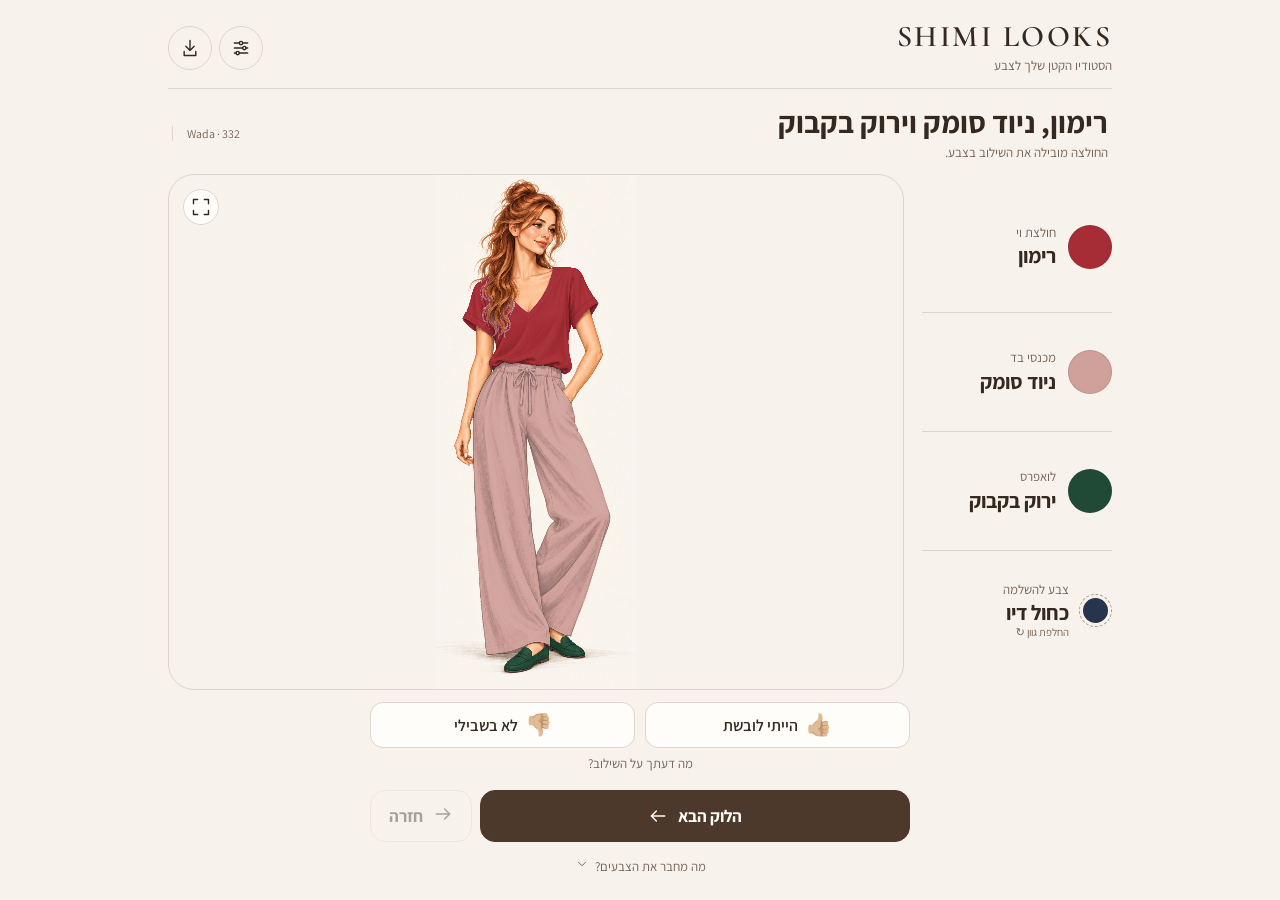
==== commit 71a53dba: "Release Shimi Looks 4.0.0 with three garments and a separate color suggestion" ====
--- a/index.html
+++ b/index.html
@@ -10,13 +10,13 @@
   <meta name="apple-mobile-web-app-capable" content="yes" />
   <meta name="apple-mobile-web-app-title" content="Shimi Looks" />
   <title>Shimi Looks — Art Studio</title>
-  <link rel="manifest" href="manifest.webmanifest?v=364" />
-  <link rel="icon" type="image/png" href="assets/shimi-looks-icon-v3-32.png?v=364" />
-  <link rel="apple-touch-icon" href="assets/shimi-looks-icon-v3-180.png?v=364" />
+  <link rel="manifest" href="manifest.webmanifest?v=400" />
+  <link rel="icon" type="image/png" href="assets/shimi-looks-icon-v3-32.png?v=400" />
+  <link rel="apple-touch-icon" href="assets/shimi-looks-icon-v3-180.png?v=400" />
   <link rel="preconnect" href="https://fonts.googleapis.com">
   <link rel="preconnect" href="https://fonts.gstatic.com" crossorigin>
   <link href="https://fonts.googleapis.com/css2?family=Assistant:wght@400;500;600;700;800&family=Cormorant+Garamond:wght@500;600;700&display=swap" rel="stylesheet">
-  <link rel="stylesheet" href="style.css?v=364" />
+  <link rel="stylesheet" href="style.css?v=400" />
 </head>
 <body>
   <div class="app-shell">
@@ -38,8 +38,8 @@
             <div class="feedback-note"><span id="feedbackStatus" role="status" aria-live="polite">מה דעתך על השילוב?</span><button id="undoFeedbackBtn" type="button" hidden>ביטול דירוג</button></div>
             <div id="feedbackReasons" class="feedback-reasons" role="group" aria-label="סיבה לדירוג, לבחירה בלבד" hidden><span>מה פחות עבד? לא חובה</span><div><button type="button" data-feedback-reason="light" aria-pressed="false">בהיר מדי</button><button type="button" data-feedback-reason="bright" aria-pressed="false">זרחני מדי</button><button type="button" data-feedback-reason="boring" aria-pressed="false">משעמם</button><button type="button" data-feedback-reason="clash" aria-pressed="false">הצבעים לא עובדים יחד</button></div></div>
           </section>
-          <div class="studio-actions"><button class="primary-btn" id="nextLookBtn" type="button">הלוק הבא</button><button class="jacket-toggle" id="jacketToggle" type="button" aria-label="הצגת ג׳קט" aria-pressed="true">הסתרת ג׳קט</button><button class="previous-btn" id="previousLookBtn" type="button" disabled aria-label="חזרה ללוק הקודם" title="חזרה ללוק הקודם"><span data-icon="previous"></span><span>חזרה</span></button></div>
-          <details class="why-card"><summary>מה מחבר את הצבעים?<span data-icon="chevron"></span></summary><div class="why-body"><p id="whyWorks"></p><small>לחצי על גוון כדי לראות את הפריט מקרוב. הדירוג מתייחס ללוק כולו; לחיצה נוספת עליו מבטלת אותו. מעבר ללוק הבא והורדה אינם דירוג.</small><small id="shadeCoverageStatus"></small><small id="appVersion">גרסה 3.6.4</small></div></details>
+          <div class="studio-actions"><button class="primary-btn" id="nextLookBtn" type="button">הלוק הבא</button><button class="previous-btn" id="previousLookBtn" type="button" disabled aria-label="חזרה ללוק הקודם" title="חזרה ללוק הקודם"><span data-icon="previous"></span><span>חזרה</span></button></div>
+          <details class="why-card"><summary>מה מחבר את הצבעים?<span data-icon="chevron"></span></summary><div class="why-body"><p id="whyWorks"></p><small>לחצי על גוון כדי לראות את הפריט מקרוב. הדירוג מתייחס ללוק כולו; לחיצה נוספת עליו מבטלת אותו. מעבר ללוק הבא והורדה אינם דירוג.</small><small id="shadeCoverageStatus"></small><small id="appVersion">גרסה 4.0.0</small></div></details>
         </section>
       </section>
       <section class="screen" id="anchorScreen">
@@ -100,10 +100,6 @@
   </div>
   <dialog id="settingsDialog" aria-labelledby="settingsTitle">
     <header class="dialog-head"><h2 id="settingsTitle">הגדרות</h2><button class="tool-btn" type="button" id="closeSettingsBtn" aria-label="סגירת הגדרות" data-icon="close"></button></header>
-    <fieldset class="season-options"><legend>עונת הלבוש</legend>
-      <label><input type="radio" name="displaySeason" value="winter" data-season="winter"><span><strong>חורף</strong><small>חולצה ארוכה וג׳קט לבחירה</small></span></label>
-      <label><input type="radio" name="displaySeason" value="summer" data-season="summer"><span><strong>קיץ</strong><small>חולצה קצרה וכפכפי אצבע</small></span></label>
-    </fieldset>
     <button id="openWardrobe" class="wardrobe-entry" type="button" aria-haspopup="dialog"><strong>הצבעים בארון שלי</strong><span>בחירת גוונים לכל פריט</span></button>
   </dialog>
   <dialog id="wardrobeDialog" aria-labelledby="wardrobeTitle" aria-describedby="wardrobeHelp">
@@ -127,7 +123,7 @@
 'use strict';
 
 const STORAGE_KEY = 'shimi-looks-v12-full-spectrum';
-const APP_VERSION = '3.6.4-shoes';
+const APP_VERSION = '4.0.0-trio';
 
 const COLORS = {
   // Whites / creams
@@ -573,7 +569,7 @@
 // This selection supplies the defaults until a shade is restored for a specific item.
 const SELECTED_COLOR_IDS = new Set(["terracotta","rust","copper","pumpkin","terracotta2","paprika","butterscotch","paprika2","ginger","cider","clayorange","ballet","blush","rose","rosepink","dustypink","dustyrose","pinksand","salmon","nudepink","nudeblush","peony","flamingo","watermelon","rosebud","cerisepink","raspberrypink","mauvepink","mauve","antiquepink","barbie","rosewood","fuchsia","magenta","tomato","cherry","lipstick","scarlet","wine","ruby","vermilion","currant","pomegranate","merlot","oxblood","sangria","cranberry","brick","garnet","garnet2","poppy","raspberryred","bordeaux","lavgray","heather","lilac","wisteria","orchid","amethyst","violet","violet2","iris","pansy","plum","royalplum","mulberry","boysenberry","aubergine","eggplant","fig","mauvedust","thistle","blackcurrant","plumdeep","straw","mustard","ochre","amber","saffron","honey","pistachio","pear","pearleaf","apple","meadow","clover","kelly","shamrock","fernlight","fern","leaf","sage","eucalyptus","matcha","avocado","artichoke","cactus","laurel","olivebright","olive","oliveleaf","army","moss","ivy","loden","jungle","hunter","forest","bottle","pine","spruce","crocodile","emerald","parsley","basil","powderblue","sky","cloudblue","cornflower","capri","cerulean","cerulean2","azure","frenchblue","denimlight","denim","denimmid","harbor","steelblue","cadet","slateblue","royal","royalblue","cobalt","cobalt2","ultramarine","ultramarine2","lapis","sapphire","sapphire2","indigo","indigo2","marine","atlantic","ink","midnight","nightblue","stormblue","prussian","mazarine","navy","denimdark","beige","khaki","camel","tan","caramel","cognac","tobacco","chestnut","cocoa","chocolate","espresso","bark","biscuit","almond","latte","toffee","mocha","hazelnut","walnut","umber","dune","flax","sesame","fawn","truffle","coffee","sepia","clay","driftwood","sable","espresso2","fog","silver","dove","stone","pewter","graphite","charcoal","black","ash","smoke","cement","pebble","putty","mushroom","slate","pepper","raven","licorice","taupe","greige","opticwhite","white","milk","snow","porcelain","shell","lace","frost","moon","pearl","ivory","cream","champagne","linen","oat","sand","alabaster","bone","ecru","parchment","gesso"]);
 const WARDROBE_COLOR_IDS = Object.keys(COLORS);
-const WARDROBE_ROLES = ['shoes','top','bottom','outerwear','accessory'];
+const WARDROBE_ROLES = ['top','bottom','shoes'];
 const BANNED_COLOR_IDS = WARDROBE_COLOR_IDS.filter(id => !SELECTED_COLOR_IDS.has(id));
 const RESTRICTED_REDS = ['tomato','cherry','lipstick','cranberry','poppy','scarlet','ruby'];
 const RESTRICTED_WHITES = ['opticwhite','white','milk','snow','porcelain','shell','lace','frost','moon','pearl','cream','linen','alabaster','bone','parchment','gesso'];
@@ -709,7 +705,7 @@
 // for previously available colors and no explicit restorations.
 function normalizeWardrobeChanges(raw, originallyAllowed){
   const result = {};
-  for(const role of WARDROBE_ROLES){
+  for(const role of [...WARDROBE_ROLES,'accessory','outerwear']){
     const ids = Array.isArray(raw?.[role]) ? raw[role] : [];
     result[role] = [...new Set(ids.filter(id => WARDROBE_COLOR_IDS.includes(id)
       && catalogAllowsRole(COLORS[id],role) === originallyAllowed))];
@@ -945,9 +941,6 @@
       shadeCoverage: parsed.shadeCoverage || null,
       wadaUsage: parsed.wadaUsage && typeof parsed.wadaUsage==='object' ? parsed.wadaUsage : {},
       suggestionSeq: parsed.suggestionSeq || 0,
-      // Earlier releases always wrote summer, even when no season was chosen.
-      seasonMode: parsed.displaySeason === 'summer' ? 'summer' : 'winter',
-      showJacket: parsed.showJacket !== false,
       screen: parsed.screen || 'todayScreen',
       installDate: parsed.installDate || new Date().toISOString(),
       wearAnswers: Array.isArray(parsed.wearAnswers) ? parsed.wearAnswers : [],
@@ -982,7 +975,6 @@
 function buildPersistableState(){
   const persist = {
     ...state,
-    displaySeason: state.seasonMode,
     printz: [],
     printzDraftImage: null,
     printzSelectedColors: [],
@@ -1085,54 +1077,40 @@
   }
 }
 
-function lookHasBannedColor(look, allows=canUseColorForRole){
-  if(!look) return false;
-  const colors = [
-    ...(look.colors || []),
-    look.mapping?.top?.color,
-    look.mapping?.bottom?.color,
-    look.mapping?.shoes?.color,
-    look.mapping?.accessory?.color,
-    look.mapping?.outerwear?.color
-  ].filter(Boolean);
-  if(colors.some(isBannedColor) || (look.ids || []).some(id => !COLORS[id] || isBannedColor(COLORS[id]))) return true;
-  const roles = ['top','bottom','shoes','accessory','outerwear'];
-  return roles.some((role,index) => {
-    const mapped = look.mapping?.[role]?.color;
-    const ordered = look.colors?.[index];
-    if(look[role] && !allows(COLORS[look[role]],role)) return true;
-    return [mapped,ordered].filter(Boolean).some(color => !allows(color,role));
+function lookHasBannedColor(look,allows=canUseColorForRole){
+  if(!look)return false;
+  return WADA_ROLES.some((role,i)=>{
+    const id=look.mapping?.[role]?.color?.id || look[role] || look.ids?.[i];
+    return !COLORS[id] || !allows(COLORS[id],role);
   });
 }
 
 function sanitizeStoredLooks(){
   removePrintzEverywhere();
-  if(!canUseColorForRole(COLORS[state.anchorColorId],state.anchorPiece)) state.anchorColorId = 'cocoa';
-  // An older look may have a white jacket. Keep its four base pieces when
-  // only the optional layer needs replacing, including in a restored backup.
-  for(const look of [state.currentLook,state.anchorLook]){
-    const jacket = look?.mapping?.outerwear?.color;
-    if(jacket && !canUseColorForRole(jacket,'outerwear') && !isBannedColor(jacket)){
-      delete look.mapping.outerwear;
-      if(look.colors?.length===5)look.colors=look.colors.slice(0,4);
-      delete look.outerwear;
+  for(const key of ['currentLook','anchorLook']){
+    const look=state[key];
+    if(!look || lookHasBannedColor(look)){state[key]=null;continue;}
+    if(look.colors?.length!==3 || look.mapping.accessory || look.mapping.outerwear){
+      const colors=WADA_ROLES.map(role=>COLORS[look.mapping[role].color.id]);
+      const mapping=Object.fromEntries(WADA_ROLES.map((role,i)=>[role,{...look.mapping[role],color:colors[i]}]));
+      const denim=mapping.bottom.fabric==='denim';
+      state[key]={...look,mapping,colors,title:buildTitle(colors),vibe:trioVibe(colors),
+        why:trioExplanation(colors,look.wada?.plate),signature:trioSignature(colors,denim),
+        wada:look.wada?{...look.wada,refs:look.wada.refs?.slice(0,3)}:null};
     }
   }
-  if(lookHasBannedColor(state.currentLook)) state.currentLook = null;
-  if(lookHasBannedColor(state.anchorLook)) state.anchorLook = null;
-  if(Array.isArray(state.lookbook)) state.lookbook = state.lookbook.filter(look => !lookHasBannedColor(look, wardrobeAllowsRole));
-  if(Array.isArray(state.recentHome)) state.recentHome = state.recentHome.filter(look => !lookHasBannedColor(look, wardrobeAllowsRole));
+  state.recentHome=state.recentHome.filter(row=>!lookHasBannedColor(row,wardrobeAllowsRole)).map(row=>({...row,ids:WADA_ROLES.map(role=>row[role])}));
 }
 
 function restoreStudioLook(){
   const look=state.currentLook;
   if(look && WADA_ROLES.every(role => canUseColorForRole(look.mapping?.[role]?.color,role)) && !wadaSameTone(wadaLab(look.mapping.top.color.hex),wadaLab(look.mapping.shoes.color.hex))){
-    state.currentLook=applySeasonToLook(look);
+    state.currentLook=withComplement(look);
     return;
   }
   state.currentLook = null;
   const next = selectAvailableStudioLook(look?.mapping.bottom.fabric === 'denim');
-  state.currentLook = applySeasonToLook(next);
+  state.currentLook = withComplement(next);
   if(next) remember(state.currentLook,'today');
 }
 
@@ -1147,13 +1125,13 @@
     bindStudio();
     bindStyleFeedback();
     renderToday();
-    renderSeasonSettings();
+
     if(location.hash === '#wardrobe')openWardrobe();
   }catch(err){
     console.error(err);
     // Last-resort recovery: generate and render a look instead of showing an empty shell.
     try{
-      state.currentLook = applySeasonToLook(generateBestLook('super'));
+      state.currentLook = withComplement(generateBestLook('super'));
       remember(state.currentLook, 'today');
       saveState();
       renderToday();
@@ -1168,9 +1146,6 @@
 }
 
 function bindEvents(){
-  document.querySelectorAll('[data-season]').forEach(input => {
-    input.addEventListener('change', () => setSeasonMode(input.value));
-  });
   on('nextLookBtn','click',requestStudioLook);
 }
 
@@ -1189,7 +1164,7 @@
         const needsDenim = previous?.mapping.bottom.fabric !== 'denim';
         const look = selectAvailableStudioLook(needsDenim);
         if(!look){toast('לא נמצא שילוב נוסף כרגע. נסי שוב.');return;}
-        const next = applySeasonToLook(look);
+        const next = withComplement(look);
         rememberStudioPreview();
         state.currentLook = next;
         remember(state.currentLook, 'today');
@@ -1430,7 +1405,7 @@
   $('anchorLookTitle').textContent = look.title;
   $('anchorLookVibe').textContent = look.vibe;
   $('anchorWhyWorks').textContent = look.why;
-  if(el('anchorLookVisual')) renderLookVisual($('anchorLookVisual'), applySeasonToLook(look).mapping);
+  if(el('anchorLookVisual')) renderLookVisual($('anchorLookVisual'), look.mapping);
   if(el('anchorPaletteRow')) renderPalette($('anchorPaletteRow'), look.colors);
   if(el('anchorMappingList')) renderMapping($('anchorMappingList'), look.mapping);
   const locked = el('anchorMappingList') ? $('anchorMappingList').querySelector(`[data-role="${state.anchorPiece}"]`) : null;
@@ -2085,13 +2060,9 @@
     top:look.mapping?.top?.color?.id || '',
     bottom:look.mapping?.bottom?.color?.id || '',
     shoes:look.mapping?.shoes?.color?.id || '',
-    accessory:look.mapping?.accessory?.color?.id || '',
-    outerwear:look.mapping?.outerwear?.color?.id || '',
     topFamily:look.mapping?.top?.color?.family || '',
     bottomFamily:look.mapping?.bottom?.color?.family || '',
     shoesFamily:look.mapping?.shoes?.color?.family || '',
-    accessoryFamily:look.mapping?.accessory?.color?.family || '',
-    outerwearFamily:look.mapping?.outerwear?.color?.family || '',
     wadaPlate:look.wada?.plate || null,
     wadaSize:look.wada?.size || null,
     familySignature:lookFamilySignature(look)
@@ -2923,9 +2894,9 @@
       sanitizeStoredLooks();
       restoreStudioLook();
       studioUndo = [];
-      renderSeasonSettings();
+  
       saveState();
-      renderAll();
+      renderToday();
       toast('שוחזר מגיבוי ✨');
     }catch(err){
       toast('קובץ הגיבוי לא תקין');
@@ -3272,121 +3243,71 @@
 
 
 function activeRoleIds(){
-  return ['top','bottom','shoes','accessory'];
-}
-
-function renderSeasonSettings(){
-  document.querySelectorAll('[data-season]').forEach(input => {
-    input.checked = input.value === state.seasonMode;
-  });
-}
-
-function setSeasonMode(mode){
-  state.seasonMode = mode === 'summer' ? 'summer' : 'winter';
-  state.currentLook = applySeasonToLook(state.currentLook);
-  saveState();
-  renderToday();
-  renderSeasonSettings();
-}
-
-// Find companion swatches from Wada plates that also match the shirt or trousers.
-function pairedJacketReferences(top,bottom){
+  return WADA_ROLES;
+}
+
+function trioSignature(colors,denim=false){
+  return (denim?'denim|':'')+'trio|'+colors.map(c=>c.id).join('|');
+}
+
+function trioVibe(colors){
+  const [top,bottom,shoes]=colors.map(c=>wadaLab(c.hex));
+  if(wardrobeFamily(colors[0])===wardrobeFamily(colors[1]))return 'שני גוונים קרובים, והלואפרס נותנים את הטוויסט.';
+  if(wadaChroma(shoes)>.085 && wadaChroma(shoes)>Math.max(wadaChroma(top),wadaChroma(bottom)))return 'הפעם הצבע המודגש מגיע מהלואפרס.';
+  if(Math.max(...[top,bottom,shoes].map(wadaChroma))<.085)return 'שילוב שקט עם הבדלים בעומק הצבע.';
+  if(shoes[0]>Math.max(top[0],bottom[0])+.12)return 'הלואפרס הם הנקודה הבהירה בלוק.';
+  if(wadaChroma(shoes)<.055)return 'הלואפרס בגוון שקט לצד החולצה והמכנסיים.';
+  return wadaChroma(top)>wadaChroma(bottom)?'החולצה מובילה את השילוב בצבע.':'המכנסיים נותנים ללוק את הצבע המודגש.';
+}
+function trioExplanation(colors,plate){
+  return 'חולצה בגוון '+colors[0].he+', מכנסיים בגוון '+colors[1].he+' ולואפרס בגוון '+colors[2].he+'. '+(plate?'בהשראת פלטה '+plate+' של Sanzo Wada.':'');
+}
+
+function complementOptions(look){
   const {sources,plates}=wadaCatalog();
-  const topLab=wadaLab(top.hex),bottomLab=wadaLab(bottom.hex);
-  const anchorDistances=sources.map(ref=>Math.min(
-    ref.optionIds.top.has(top.id) ? wadaDistance(ref.lab,topLab) : Infinity,
-    ref.optionIds.bottom.has(bottom.id) ? wadaDistance(ref.lab,bottomLab) : Infinity
-  ));
-  const companions=new Map();
-  for(const {indices} of plates){
-    for(const anchor of indices){
-      const distance=anchorDistances[anchor];
-      if(!Number.isFinite(distance))continue;
-      for(const ref of indices){
-        if(ref!==anchor && distance<(companions.get(ref) ?? Infinity))companions.set(ref,distance);
-      }
+  const refs=new Set(look.wada?.refs || []);
+  const weights=new Map();
+  for(const plate of plates){
+    const overlap=plate.indices.filter(ref=>refs.has(ref)).length;
+    if(!overlap)continue;
+    for(const ref of plate.indices){
+      const score=(plate.id===look.wada?.plate?5:0)+overlap+(refs.has(ref)?0:3);
+      weights.set(ref,Math.max(weights.get(ref)||0,score));
     }
   }
-  return companions;
-}
-
-function jacketFitsOutfit(color,mapping,isDenimJacket){
-  if(!canUseColorForRole(color,'outerwear') || (isDenimJacket && mapping.bottom.fabric==='denim'))return false;
-  const lab=wadaLab(color.hex);
-  return color.hex.toLowerCase()!==mapping.shoes.color.hex.toLowerCase()
-    && !wadaSameTone(lab,wadaLab(mapping.bottom.color.hex))
-    && wadaDistance(lab,wadaLab(mapping.top.color.hex))>=LOOK_COMPOSITION.nearDistance
-    && wadaDistance(lab,wadaLab(mapping.accessory.color.hex))>=LOOK_COMPOSITION.nearDistance;
-}
-
-function pickOuterwearColor(look){
-  const {top,bottom,shoes,accessory}=look.mapping;
-  const {sources}=wadaCatalog();
-  const denim=COLORS.denim;
-  const options=new Map();
-  function add(color,distance){
-    if(distance>=(options.get(color) ?? Infinity))return;
-    if(jacketFitsOutfit(color,look.mapping,color.id===denim.id))options.set(color,distance);
-  }
-
-  const references=wadaReference(look)?.indices || [];
-  for(const ref of references){
-    for(const {color,distance} of sources[ref].options.outerwear)add(color,distance);
-  }
-  const supportsDenim=references.some(ref=>sources[ref].optionIds.outerwear.has(denim.id));
-  if(supportsDenim || [top,bottom].some(item=>wadaChroma(wadaLab(item.color.hex))<.075))add(denim,0);
-
-  const recent=recentHomeHistory(36).map(entry=>COLORS[entry.outerwear]).filter(Boolean).slice(0,16);
-  const current=state.currentLook?.mapping?.outerwear?.color;
-  if(current && recent[0]?.id!==current.id)recent.unshift(current);
-  const families=recent.map(wardrobeFamily);
-  const recentFamilies=families.slice(0,3);
-  const quiet=[top,bottom,shoes,accessory].every(({color})=>!isRedColor(color) && wadaChroma(wadaLab(color.hex))<.125);
-  if(quiet || ![...options.keys()].some(color=>!recentFamilies.includes(wardrobeFamily(color)))){
-    for(const [ref,anchorDistance] of pairedJacketReferences(top.color,bottom.color)){
-      for(const {color,distance} of sources[ref].options.outerwear){
-        if(quiet || !isRedColor(color))add(color,.065+anchorDistance+distance);
-      }
+  const worn=look.colors.map(c=>wadaLab(c.hex)),seen=look.complementHistory||[];
+  const best=new Map();
+  for(const [ref,weight] of weights){
+    for(const {color,distance} of sources[ref].companions){
+      if(worn.some(lab=>wadaDistance(lab,wadaLab(color.hex))<.085))continue;
+      const score=weight-distance*14;
+      if(score>(best.get(color)??-Infinity))best.set(color,score);
     }
   }
-  // A narrow wardrobe can have no Wada match for this look.
-  if(!options.size)for(const color of Object.values(COLORS))add(color,0);
-
-  const recentShades=recent.map(color=>color.id);
-  let best,bestScore=-Infinity;
-  for(const [color,distance] of options){
-    const family=wardrobeFamily(color);
-    const familyAge=recentFamilies.indexOf(family);
-    const shadeAge=recentShades.indexOf(color.id);
-    // Prefer a different family first. Within it, rotate shades and favor close Wada matches.
-    const familyPenalty=familyAge<0 ? 0 : 3-familyAge;
-    const shadePenalty=shadeAge<0 ? 0 : .4*(1-shadeAge/recent.length);
-    const frequency=families.filter(old=>old===family).length;
-    const score=Math.random()*.09-distance-familyPenalty-shadePenalty-frequency*.05;
-    if(score>bestScore){best=color;bestScore=score;}
-  }
-  return best;
-}
-
-function applySeasonToLook(look){
-  if(!look?.mapping || state.seasonMode!=='winter') return look;
-  const jacket=look.mapping.outerwear;
-  if(jacket && jacketFitsOutfit(jacket.color,look.mapping,jacket.fabric==='denim')) return look;
-  const color = pickOuterwearColor(look);
-  if(!color){
-    const mapping = {...look.mapping};
-    delete mapping.outerwear;
-    return {...look,mapping};
-  }
-  const outerwear=color.id===COLORS.denim.id
-    ? {color,fabric:'denim',text:'ג׳קט ג׳ינס כחול'}
-    : {color,text:roleText('outerwear',color)};
-  return {...look,mapping:{...look.mapping,outerwear}};
+  if(!best.size)for(const color of Object.values(COLORS)){
+    if(SELECTED_COLOR_IDS.has(color.id) && worn.every(lab=>wadaDistance(lab,wadaLab(color.hex))>=.085))best.set(color,0);
+  }
+  const previous=COLORS[look.complementId];
+  return [...best].filter(([color])=>color.id!==previous?.id).map(([color,score])=>{
+    const age=seen.indexOf(color.id);
+    const sameFamily=previous && wardrobeFamily(previous)===wardrobeFamily(color);
+    return {color,score:score+(age<0?0:-18+age)-(sameFamily?8:0)+Math.random()*2};
+  }).sort((a,b)=>b.score-a.score);
+}
+function withComplement(look){
+  if(look && (!COLORS[look.complementId] || look.colors.some(c=>c.id===look.complementId)))rotateComplement(look);
+  return look;
+}
+function rotateComplement(look){
+  const next=complementOptions(look)[0]?.color;
+  if(!next)return;
+  look.complementId=next.id;
+  look.complementHistory=[next.id,...(look.complementHistory||[]).filter(id=>id!==next.id)].slice(0,12);
 }
 
 function finalizeDailyLook(look){
   let next = applyLockedRolesToLook(look);
-  next = applySeasonToLook(next);
+  next = withComplement(next);
   return removePrintzFromLook(next);
 }
 
@@ -3557,7 +3478,7 @@
 const WADA_DATA={"colors":["#f9c1ce","#f8b6ba","#e0b3b6","#d1b0a7","#b59392","#f58e84","#f6917e","#f48067","#f37f94","#f27291","#d46d7a","#e2625e","#da525d","#bb7125","#c56127","#eb5324","#e31f26","#dd4027","#c55347","#ae5224","#ab544d","#cb2f43","#cc1236","#c53c69","#b73f74","#b71f57","#a94151","#a84222","#a62c37","#ab2439","#a72144","#7c4226","#793327","#82241f","#7d133a","#802626","#642d5e","#6d4145","#f5ecc2","#ffefae","#fbe6a0","#ebd3a2","#fdd4bd","#fcc79b","#eeb480","#fdc57e","#fdbf68","#f3a257","#eea78c","#d8a37b","#c5a56e","#c59f6b","#c1c494","#c2ae93","#fff200","#f8ed43","#ffdd00","#cab356","#d6b43e","#e2b540","#fcb315","#f99d1b","#f68c50","#f37420","#f15a30","#d96629","#c27544","#c16b27","#c19f2c","#bc892b","#b2b73e","#b09f36","#96874d","#8b835b","#848061","#84875e","#837e31","#986f2d","#a36752","#6b7140","#806e4b","#635a3a","#71502f","#644b1e","#762c19","#653514","#4b3317","#b5decc","#b4cdc2","#b7c2a9","#afd472","#c7d14f","#87c540","#a6a159","#709390","#6d7e77","#8fa071","#719470","#648f7b","#00b49b","#00978d","#00908a","#489b6e","#009465","#819238","#1a7444","#437742","#555832","#42533e","#253122","#bce4e5","#a7d4e4","#a5c8d1","#97acc8","#96d1aa","#78cdd0","#62c6bf","#0093a5","#00939b","#099197","#5a82b3","#006eb8","#007190","#005b8d","#547076","#004f46","#1c4286","#40456a","#064f6e","#12354e","#1e0e3f","#051230","#112f2c","#b5b1d8","#c0a9b3","#ca92a8","#b984af","#bf5892","#9a72aa","#a36aa5","#80719e","#66629c","#6450a1","#84565b","#70727c","#8c4c62","#704357","#7a4456","#713b4c","#4f4086","#59256a","#501345","#4e1d4c","#ffffff","#b6bfc1","#a2b0ad","#a1a39a","#34454c","#111314"],"palettes":[[1,[65,117]],[2,[61,129]],[3,[13,39]],[4,[50,150]],[5,[106,128]],[6,[7,131]],[7,[63,88]],[8,[66,133]],[9,[36,140]],[10,[66,73]],[11,[41,155]],[12,[50,119]],[13,[13,145]],[14,[9,40]],[15,[100,133]],[16,[33,111]],[17,[12,99]],[18,[3,152]],[19,[85,92]],[20,[115,135]],[21,[7,99]],[22,[54,126]],[23,[45,138]],[24,[83,145]],[25,[18,110]],[26,[47,82]],[27,[1,157]],[28,[84,131]],[29,[75,113]],[30,[29,155]],[31,[17,39]],[32,[49,92]],[33,[13,157]],[34,[8,154]],[35,[4,28]],[36,[68,87]],[37,[27,150]],[38,[105,126]],[39,[22,123]],[40,[14,70]],[41,[73,115]],[42,[59,149]],[43,[1,139]],[44,[101,120]],[45,[42,55]],[46,[63,158]],[47,[18,134]],[48,[24,123]],[49,[111,121]],[50,[41,152]],[51,[28,121]],[52,[38,158]],[53,[61,152]],[54,[100,112]],[55,[10,153]],[56,[134,149]],[57,[147,157]],[58,[32,99]],[59,[8,71]],[60,[39,129]],[61,[91,151]],[62,[54,158]],[63,[37,117]],[64,[139,141]],[65,[68,115]],[66,[58,79]],[67,[120,129]],[68,[4,54]],[69,[156,158]],[70,[13,107]],[71,[29,49]],[72,[38,111]],[73,[82,96]],[74,[87,119]],[75,[111,127]],[76,[39,156]],[77,[12,128]],[78,[44,116]],[79,[84,119]],[80,[38,138]],[81,[47,156]],[82,[32,152]],[83,[52,127]],[84,[42,132]],[85,[14,122]],[86,[13,99]],[87,[1,70]],[88,[42,121]],[89,[61,127]],[90,[8,139]],[91,[37,67]],[92,[5,100]],[93,[71,112]],[94,[41,125]],[95,[32,130]],[96,[59,76]],[97,[1,18]],[98,[84,127]],[99,[39,117]],[100,[72,140]],[101,[2,126]],[102,[41,67]],[103,[66,152]],[104,[28,38]],[105,[2,97]],[106,[122,130]],[107,[56,74]],[108,[8,27]],[109,[39,108]],[110,[31,86]],[111,[39,90]],[112,[7,158]],[113,[42,86]],[114,[60,122]],[115,[40,64]],[116,[2,142]],[117,[22,158]],[118,[59,86]],[119,[112,129]],[120,[2,29]],[121,[31,49,107]],[122,[22,46,100]],[123,[5,55,147]],[124,[35,59,93]],[125,[3,117,127]],[126,[41,59,126]],[127,[45,98,141]],[128,[1,116,138]],[129,[56,69,113]],[130,[13,28,149]],[131,[13,65,118]],[132,[38,47,71]],[133,[33,71,99]],[134,[8,138,150]],[135,[38,106,113]],[136,[21,103,150]],[137,[18,45,98]],[138,[47,55,116]],[139,[113,131,154]],[140,[47,122,157]],[141,[63,90,129]],[142,[26,68,113]],[143,[121,136,156]],[144,[24,63,158]],[145,[31,70,130]],[146,[69,81,105]],[147,[9,33,87]],[148,[58,60,117]],[149,[58,63,132]],[150,[42,70,88]],[151,[38,61,128]],[152,[18,32,112]],[153,[8,60,70]],[154,[22,54,121]],[155,[15,100,131]],[156,[58,114,149]],[157,[34,58,120]],[158,[55,66,92]],[159,[69,115,133]],[160,[68,82,124]],[161,[31,44,123]],[162,[10,96,136]],[163,[56,87,122]],[164,[17,60,149]],[165,[2,9,37]],[166,[7,40,132]],[167,[53,111,128]],[168,[55,128,145]],[169,[1,39,156]],[170,[24,60,150]],[171,[35,61,88]],[172,[66,122,150]],[173,[55,84,87]],[174,[1,134,147]],[175,[44,52,142]],[176,[0,42,115]],[177,[35,72,133]],[178,[41,112,119]],[179,[17,47,126]],[180,[45,138,154]],[181,[28,149,151]],[182,[13,86,131]],[183,[144,145,150]],[184,[9,41,74]],[185,[4,18,39]],[186,[32,49,121]],[187,[123,134,139]],[188,[96,113,114]],[189,[55,109,116]],[190,[41,65,158]],[191,[4,59,121]],[192,[46,86,144]],[193,[7,40,101]],[194,[15,42,120]],[195,[9,39,154]],[196,[70,111,142]],[197,[8,141,154]],[198,[19,56,102]],[199,[20,80,126]],[200,[28,52,97]],[201,[7,76,114]],[202,[87,114,157]],[203,[39,48,107]],[204,[24,66,112]],[205,[35,48,149]],[206,[1,47,66]],[207,[78,88,158]],[208,[38,119,122]],[209,[41,61,113]],[210,[45,55,107]],[211,[62,93,131]],[212,[29,77,113]],[213,[48,56,111]],[214,[41,78,149]],[215,[46,121,137]],[216,[15,102,158]],[217,[35,49,105]],[218,[123,133,144]],[219,[15,97,125]],[220,[25,49,139]],[221,[28,154,158]],[222,[59,61,67]],[223,[4,49,87]],[224,[9,124,147]],[225,[22,125,146]],[226,[37,46,149]],[227,[0,112,117]],[228,[28,39,154]],[229,[47,109,154]],[230,[7,87,114]],[231,[2,32,120]],[232,[22,44,131]],[233,[28,72,127]],[234,[45,82,111]],[235,[41,61,134]],[236,[69,126,143]],[237,[28,84,113]],[238,[49,151,156]],[239,[4,57,88]],[240,[6,54,117]],[241,[17,39,50,124]],[242,[8,19,105,158]],[243,[13,41,79,157]],[244,[4,14,95,122]],[245,[28,104,129,157]],[246,[1,27,38,45]],[247,[13,56,100,126]],[248,[8,69,133,146]],[249,[32,53,58,124]],[250,[57,64,99,110]],[251,[30,54,105,157]],[252,[12,13,68,119]],[253,[55,62,151,157]],[254,[1,38,76,135]],[255,[13,57,115,158]],[256,[48,63,103,158]],[257,[16,60,121,139]],[258,[35,44,76,122]],[259,[55,119,123,156]],[260,[10,48,88,99]],[261,[30,39,115,156]],[262,[12,41,71,106]],[263,[19,44,87,157]],[264,[1,17,89,117]],[265,[10,56,93,130]],[266,[16,41,96,100]],[267,[46,61,100,121]],[268,[4,13,109,110]],[269,[13,35,139,158]],[270,[12,38,79,106]],[271,[25,114,119,132]],[272,[39,63,87,113]],[273,[0,34,78,154]],[274,[64,73,120,138]],[275,[18,53,84,147]],[276,[8,42,90,158]],[277,[9,24,76,130]],[278,[46,58,106,125]],[279,[13,48,53,129]],[280,[12,107,135,147]],[281,[39,100,114,122]],[282,[12,51,114,136]],[283,[20,35,97,116]],[284,[11,56,99,125]],[285,[4,19,64,87]],[286,[19,60,118,127]],[287,[8,57,111,115]],[288,[61,83,147,158]],[289,[55,91,127,130]],[290,[37,39,107,114]],[291,[91,99,114,115]],[292,[39,44,50,53]],[293,[13,87,94,102]],[294,[38,46,106,113]],[295,[46,54,121,130]],[296,[38,49,82,157]],[297,[19,61,79,127]],[298,[13,55,64,158]],[299,[23,48,104,122]],[300,[7,46,87,115]],[301,[16,41,96,139]],[302,[46,53,110,122]],[303,[40,64,109,154]],[304,[32,46,73,100]],[305,[44,56,70,87]],[306,[55,100,103,110]],[307,[22,133,139,151]],[308,[3,21,65,114]],[309,[47,62,127,128]],[310,[38,44,76,109]],[311,[29,46,89,91]],[312,[19,61,94,123]],[313,[22,54,105,158]],[314,[8,32,126,152]],[315,[7,38,47,137]],[316,[33,103,149,150]],[317,[43,53,55,87]],[318,[80,108,125,132]],[319,[13,56,61,106]],[320,[5,38,104,112]],[321,[4,38,109,113]],[322,[16,27,137,142]],[323,[45,70,84,158]],[324,[29,120,139,154]],[325,[12,40,59,132]],[326,[38,64,90,92]],[327,[8,13,53,134]],[328,[27,62,86,101]],[329,[46,134,151,157]],[330,[52,110,113,119]],[331,[23,130,138,149]],[332,[5,21,109,125]],[333,[19,55,114,121]],[334,[42,76,90,122]],[335,[33,61,149,157]],[336,[8,32,39,108]],[337,[37,135,148,158]],[338,[28,60,125,134]],[339,[49,65,112,127]],[340,[64,99,154,158]],[341,[7,106,109,112]],[342,[1,46,77,109]],[343,[19,41,81,128]],[344,[45,126,139,158]],[345,[32,110,116,142]],[346,[24,87,91,95]],[347,[93,99,123,136]],[348,[52,106,109,151]]]};
 // Book references are digital approximations, not new entries in COLORS.
 // Dataset: Matt DesLauriers / Dain M. Blodorn Kim, MIT (see THIRD_PARTY_NOTICES.md).
-const WADA_ROLES=['top','bottom','shoes','accessory'];
+const WADA_ROLES=WARDROBE_ROLES;
 const WADA_LIMITS=Object.freeze({maxDistance:.115,meanDistance:.072,relationshipError:.075});
 const wadaLabCache=new Map();
 let wadaCatalogCache=null;
@@ -3575,8 +3496,8 @@
 function wadaChroma(lab){return Math.hypot(lab[1],lab[2]);}
 function wadaAssignments(size){
   const out=[];
-  for(let a=0;a<size;a++)for(let b=0;b<size;b++)for(let c=0;c<size;c++)for(let d=0;d<size;d++){
-    const v=[a,b,c,d];if(new Set(v).size===size)out.push(v);
+  for(let a=0;a<size;a++)for(let b=0;b<size;b++)for(let c=0;c<size;c++){
+    const v=[a,b,c];if(new Set(v).size===Math.min(3,size))out.push(v);
   }
   return out;
 }
@@ -3593,32 +3514,32 @@
         if(chroma>.065 && c>.04){const cosine=(lab[1]*x.lab[1]+lab[2]*x.lab[2])/(chroma*c);if(cosine<.78)return false;}
         return true;
       }).sort((a,b)=>a.distance-b.distance);
-    const options=Object.fromEntries([...WADA_ROLES,'outerwear'].map(role=>{
+    const options=Object.fromEntries(WADA_ROLES.map(role=>{
       const safe=ranked.filter(x=>canUseColorForRole(x.color,role));
       // Keep every eligible shade. The former nearest-nine shortcut made
       // several real app colors unreachable; wadaFit still validates the set.
       return [role,safe];
     }));
     const optionIds=Object.fromEntries(Object.entries(options).map(([role,items])=>[role,new Set(items.map(o=>o.color.id))]));
-    return {lab,options,optionIds};
+    return {lab,options,optionIds,companions:ranked.filter(o=>SELECTED_COLOR_IDS.has(o.color.id))};
   });
   const patterns={2:wadaAssignments(2),3:wadaAssignments(3),4:wadaAssignments(4)};
   const plates=WADA_DATA.palettes.map(([id,indices])=>({id,indices,size:indices.length,patterns:patterns[indices.length]}));
   wadaCatalogCache={sources,plates};return wadaCatalogCache;
 }
 function wadaHardValid(colors){
-  if(colors.length!==4 || colors.some((c,i)=>!c || !canUseColorForRole(c,WADA_ROLES[i]) || !COLORS[c.id] || COLORS[c.id].hex!==c.hex))return false;
-  if(new Set(colors.map(c=>c.id)).size!==4)return false;
+  if(colors.length!==3 || colors.some((c,i)=>!c || !canUseColorForRole(c,WADA_ROLES[i]) || !COLORS[c.id] || COLORS[c.id].hex!==c.hex))return false;
+  if(new Set(colors.map(c=>c.id)).size!==3)return false;
   if(colors.filter(isRedColor).length>1)return false;
   return !hasBlackWhiteConflict({top:{color:colors[0]},bottom:{color:colors[1]}});
 }
 function wadaFit(colors,refs){
   const source=wadaCatalog().sources, labs=colors.map(c=>wadaLab(c.hex));
   const distances=labs.map((lab,i)=>wadaDistance(lab,source[refs[i]].lab));
-  const mean=distances.reduce((a,b)=>a+b)/4,max=Math.max(...distances);
+  const mean=distances.reduce((a,b)=>a+b)/colors.length,max=Math.max(...distances);
   if(max>WADA_LIMITS.maxDistance || mean>WADA_LIMITS.meanDistance)return null;
   let relationship=0,pairs=0;
-  for(let i=0;i<4;i++)for(let j=i+1;j<4;j++){
+  for(let i=0;i<colors.length;i++)for(let j=i+1;j<colors.length;j++){
     const original=wadaDistance(source[refs[i]].lab,source[refs[j]].lab);
     const actual=wadaDistance(labs[i],labs[j]);
     // Two shades of one source remain tonal; separate source colors stay distinct.
@@ -3639,7 +3560,7 @@
   score+=use?Math.min(38,(seq-use.lastSeq)*.7)-Math.min(35,use.count*4):42;
   const sizeHits=recentHomeHistory(10).filter(h=>h.wadaSize===plate.size).length;
   score-=sizeHits*4;
-  for(let i=0;i<4;i++){
+  for(let i=0;i<colors.length;i++){
     const role=WADA_ROLES[i],color=colors[i];if(fixed[role])continue;
     score+=usage[color.id]*.22;
     history.slice(0,7).forEach((old,k)=>{
@@ -3662,11 +3583,10 @@
 function wadaMakeLook(candidate){
   const {colors,plate,refs,fit}=candidate;
   const mapping=Object.fromEntries(WADA_ROLES.map((role,i)=>[role,{color:colors[i],text:roleText(role,colors[i])}]));
-  const top=colors[0].he,bottom=colors[1].he;
   return {mapping,colors,title:buildTitle(colors),colorMode:'super',
-    signature:'wada-v180|'+colors.map(c=>c.id).join('|'),createdAt:new Date().toISOString(),
-    vibe:'צבע עמוק, חיבורים מפתיעים, הטעם שלך.',
-    why:`${top} ו${bottom}, עם נעליים ב${colors[2].he} ותיק ב${colors[3].he}. השילוב נבחר לפי ההעדפות שלך${state.styleFeedback?.ratings.length?' והדירוגים שנתת':''}, בהשראת פלטה ${plate.id} של Sanzo Wada.`,
+    signature:trioSignature(colors),createdAt:new Date().toISOString(),
+    vibe:trioVibe(colors),
+    why:trioExplanation(colors,plate.id),
     wada:{plate:plate.id,size:plate.size,refs:[...refs],meanDistance:fit.mean,maxDistance:fit.max,relationshipError:fit.relationship}
   };
 }
@@ -3682,7 +3602,7 @@
 function denimAccent(colors){
   const blue=wadaLab(colors[1].hex);
   // A neutral can support the outfit, but beige or black alone isn't its colorful twist.
-  return [0,2,3].filter(i=>['green','purple','soft','red','warm-accent'].includes(colors[i].family)).map(i=>{
+  return [0,2].filter(i=>['green','purple','soft','red','warm-accent'].includes(colors[i].family)).map(i=>{
     const lab=wadaLab(colors[i].hex),chroma=wadaChroma(lab),gap=wadaHueGap(lab,blue);
     return {i,chroma,gap,d:wadaDistance(lab,blue),score:Math.min(gap,115)/115*Math.min(chroma,.18)};
   }).filter(x=>x.chroma>=.05&&x.gap>=48&&x.d>=.13).sort((a,b)=>b.score-a.score)[0];
@@ -3691,20 +3611,20 @@
   const recent=recentHomeHistory(36).filter(h=>h.denim).slice(0,3);
   const penalty=w=>recent.reduce((sum,h,i)=>sum+(w.ids.has(h.bottom)?4-i:0),0);
   // Prefer a wash that hasn't appeared in the last few jeans requests.
+  let best=null,bestChanges=-1;
   for(const wash of shuffleArray(DENIM_WASHES).sort((a,b)=>penalty(a)-penalty(b))){
     const look=wadaSelect({denimWash:wash});
     if(!look)continue;
     look.mapping.bottom.fabric='denim';
     const garment='ג׳ינס '+wash.name;
     look.mapping.bottom.text=garment;
-    const accent=denimAccent(look.colors).i;
-    look.title=garment+' עם '+look.colors[accent].he;
-    look.vibe=['הפעם הטוויסט מגיע מהחולצה.','','הפעם הטוויסט מגיע מהנעליים.','הפעם הטוויסט מגיע מהתיק.'][accent];
-    look.why=garment+', חולצה בגוון '+look.colors[0].he+', נעליים בגוון '+look.colors[2].he+' ותיק בגוון '+look.colors[3].he+'. בהשראת פלטה '+look.wada.plate+' של Sanzo Wada.';
-    look.signature='denim|'+look.signature;
-    return look;
-  }
-  return null;
+    look.title=garment+' עם '+look.colors[0].he;
+    look.signature=trioSignature(look.colors,true);
+    const changes=WADA_ROLES.filter((role,i)=>clearlyChanged(look.colors[i],state.currentLook?.mapping?.[role]?.color)).length;
+    if(changes===3)return look;
+    if(changes>bestChanges){best=look;bestChanges=changes;}
+  }
+  return best;
 }
 function wadaSelect({fixed={},replaceRole=null,denimWash=null}={}){
   const {plates,sources}=wadaCatalog();
@@ -3751,7 +3671,7 @@
       if(groupFocus)colors[groupFocus.index]=groupFocus.color;
       const focus=wadaCoverageFocus(refs,colors,coverageTargets,sources);
       if(focus)colors[focus.index]=focus.color;
-      for(const i of shuffleArray([0,1,2,3])){
+      for(const i of shuffleArray([0,1,2])){
         if(colors[i])continue;
         const options=sources[refs[i]].options[WADA_ROLES[i]].filter(o=>!colors.some(c=>c?.id===o.color.id)
           && (i!==1 || (denimWash?denimWash.ids.has(o.color.id):!o.color.id.startsWith('denim')))
@@ -3764,7 +3684,7 @@
         const weighted=options.map(o=>({color:o.color,weight:Math.max(1,(12+shadeCoverageWeight(o.color,WADA_ROLES[i])*.25)*personalColorWeight(o.color,WADA_ROLES[i]))}));
         colors[i]=weightedPick(weighted);
       }
-      if(!valid||!wadaHardValid(colors)||(denimWash&&!denimAccent(colors)))continue;
+      if(!valid||!wadaHardValid(colors))continue;
       const composition=wadaComposition(colors);
       if(!composition.valid)continue;
       const key=colors.map(c=>c.id).join('|');if(seen.has(key))continue;
@@ -3772,7 +3692,7 @@
       const unlocked=WADA_ROLES.filter(r=>!fixed[r]);
       if(current){
         const changes=unlocked.filter(r=>colors[WADA_ROLES.indexOf(r)].id!==current.mapping[r].color.id).length;
-        if(changes<Math.min(2,unlocked.length))continue;
+        if(!changes && Boolean(denimWash)===(current.mapping.bottom.fabric==='denim'))continue;
       }
       seen.add(key);
       const visual=wadaVisualMetrics(colors,variety);
@@ -3784,13 +3704,13 @@
   if(!candidates.length)return null;
   let pool=personalSelectCandidates(candidates,variety);
   // Exclude recently used entire color sets, even when roles are permuted.
-  const freshSets=pool.filter(c=>!recentHomeHistory(24).some(h=>h.ids?.length===4&&c.colors.every(color=>h.ids.includes(color.id))));
+  const freshSets=pool.filter(c=>!recentHomeHistory(24).some(h=>h.ids?.length===3&&c.colors.every(color=>h.ids.includes(color.id))));
   if(freshSets.length)pool=freshSets;
   if(!replaceRole){
     const freshPlates=pool.filter(c=>!recentHomeHistory(24).some(h=>h.wadaPlate===c.plate.id));
     if(freshPlates.length)pool=freshPlates;
   }
-  if(!fixed.shoes && (!replaceRole || replaceRole==='shoes'))rankShoeVariety(pool);
+  rankGarmentVariety(pool,unlockedRolesForVariety(fixed,replaceRole));
   // Avoid one successful palette flooding the shortlist with near-identical candidates.
   const bestPerPlate=new Map();
   for(const c of pool){if(!bestPerPlate.has(c.plate.id)||c.score>bestPerPlate.get(c.plate.id).score)bestPerPlate.set(c.plate.id,c);}
@@ -3802,9 +3722,9 @@
 document.addEventListener('DOMContentLoaded', init);
 </script>
 <dialog id="artDialog" aria-labelledby="detailTitle"><header class="dialog-head"><div><h2 id="detailTitle">מבט מקרוב</h2><p id="detailCaption"></p></div><button class="tool-btn" id="closeDetailBtn" aria-label="סגירת ההגדלה" type="button" data-icon="close"></button></header><div class="detail-art"><canvas id="detailCanvas" role="img"></canvas><p id="detailStatus" role="status"></p></div><footer class="detail-footer"><button class="mini-item-btn" id="detailDownloadBtn" type="button">הורדת הלוק</button></footer></dialog>
-<script src="studio.js?v=364"></script>
-<script src="preferences.js?v=364"></script>
-<script src="suggestions.js?v=364"></script>
-<script src="wardrobe.js?v=364"></script>
+<script src="studio.js?v=400"></script>
+<script src="preferences.js?v=400"></script>
+<script src="suggestions.js?v=400"></script>
+<script src="wardrobe.js?v=400"></script>
 </body>
 </html>
--- a/style.css
+++ b/style.css
@@ -25,7 +25,7 @@
 @media(max-height:740px){.feedback-note{font-size:12px;min-height:28px}.feedback-btn{min-height:44px}.role-inspect{grid-template-columns:1fr;text-align:center;justify-items:center;gap:3px}.character-role-dot{width:25px;height:25px}.character-role-label{font-size:11px}.character-role-name{font-size:13px}.character-role{padding:3px 0}.today-layout:has(.feedback-reasons:not([hidden])){grid-template-rows:auto minmax(200px,1fr) auto auto auto}.app-shell:has(.feedback-reasons:not([hidden])){height:auto;min-height:100dvh} }
 
 /* The season controls use the same ink, paper and focus styles as the studio. */
-.studio-actions{grid-template-columns:minmax(0,1fr) auto auto;gap:8px;align-items:stretch}
+.studio-actions{grid-template-columns:minmax(0,1fr) auto;gap:8px;align-items:stretch}
 .studio-actions:has(.jacket-toggle[hidden]){grid-template-columns:minmax(0,1fr) auto}
 .jacket-toggle{padding:6px 16px;border:1px solid var(--line);border-radius:14px;background:var(--paper);font-weight:600}
 .jacket-toggle:hover:not(:disabled){border-color:var(--accent)}
@@ -84,3 +84,10 @@
   #wardrobeDialog .dialog-head, .wardrobe-controls, .wardrobe-footer { padding-block: 4px; }
   .wardrobe-controls { gap: 4px; }
 }
+
+.complement-swatch{display:flex;align-items:center;text-align:start;gap:10px;width:100%;padding:5px 0;min-height:44px;align-self:center;background:none;border:0;color:var(--ink);cursor:pointer}
+.complement-swatch .character-role-dot{flex:none;width:25px;height:25px;outline:1px dashed #a99786;outline-offset:3px;margin:4px}
+.complement-swatch small{display:block;color:var(--muted);font-size:11px;white-space:nowrap}
+.complement-swatch[hidden]{display:none}
+@media(max-width:600px){.complement-swatch{flex-direction:column;text-align:center;justify-content:center;gap:3px}.complement-swatch .character-role-label{white-space:nowrap}.complement-swatch .character-role-name{font-size:15px}.complement-swatch .character-role-dot{width:22px;height:22px}}
+@media(max-height:650px){.complement-swatch{flex-direction:row;text-align:start;gap:3px}.complement-swatch .character-role-dot{width:15px;height:15px}.complement-swatch small{font-size:10px}}
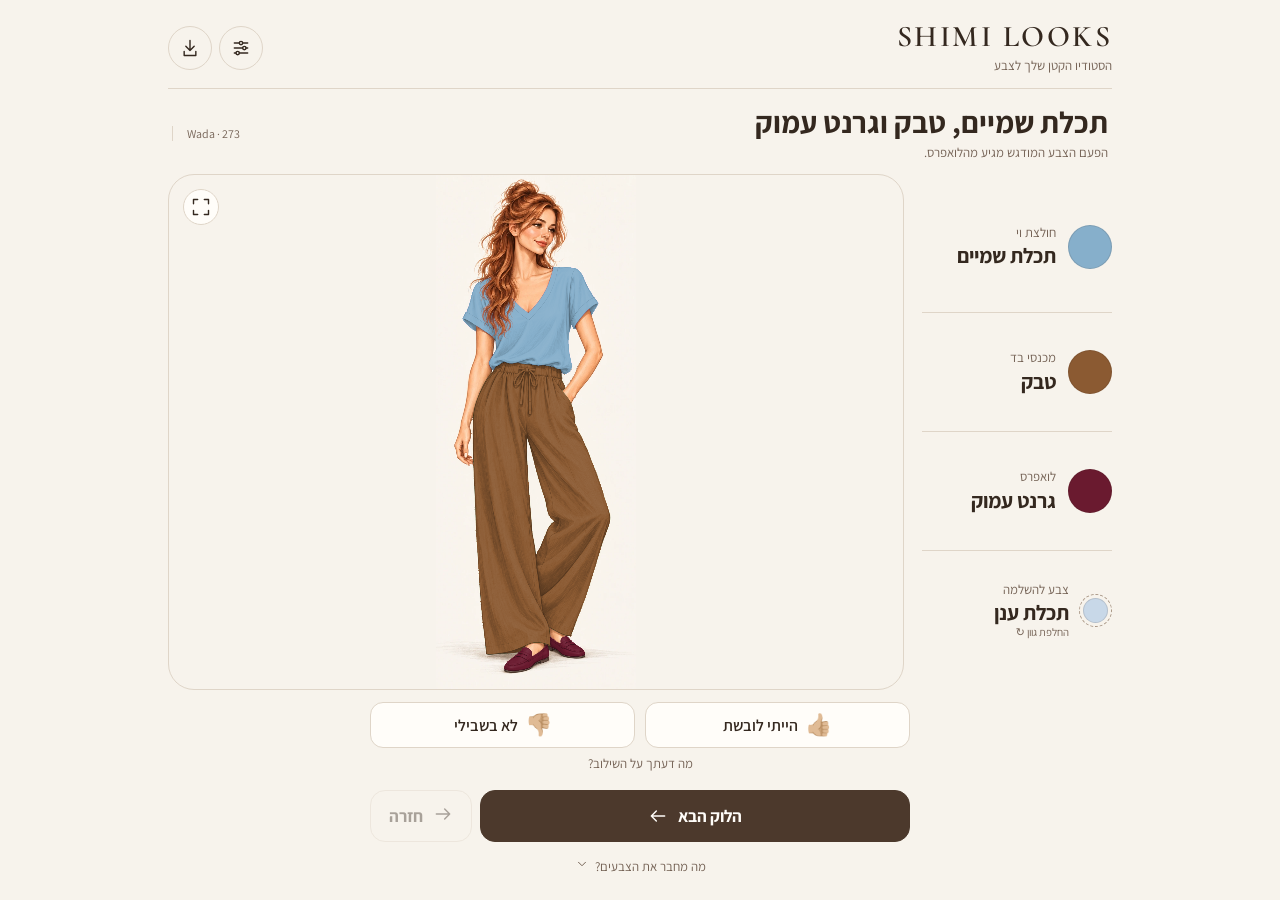
==== commit ff49b887: "Release Shimi Looks 4.0.1 and preserve curls across shirt colors" ====
--- a/index.html
+++ b/index.html
@@ -10,7 +10,7 @@
   <meta name="apple-mobile-web-app-capable" content="yes" />
   <meta name="apple-mobile-web-app-title" content="Shimi Looks" />
   <title>Shimi Looks — Art Studio</title>
-  <link rel="manifest" href="manifest.webmanifest?v=400" />
+  <link rel="manifest" href="manifest.webmanifest?v=401" />
   <link rel="icon" type="image/png" href="assets/shimi-looks-icon-v3-32.png?v=400" />
   <link rel="apple-touch-icon" href="assets/shimi-looks-icon-v3-180.png?v=400" />
   <link rel="preconnect" href="https://fonts.googleapis.com">
@@ -39,7 +39,7 @@
             <div id="feedbackReasons" class="feedback-reasons" role="group" aria-label="סיבה לדירוג, לבחירה בלבד" hidden><span>מה פחות עבד? לא חובה</span><div><button type="button" data-feedback-reason="light" aria-pressed="false">בהיר מדי</button><button type="button" data-feedback-reason="bright" aria-pressed="false">זרחני מדי</button><button type="button" data-feedback-reason="boring" aria-pressed="false">משעמם</button><button type="button" data-feedback-reason="clash" aria-pressed="false">הצבעים לא עובדים יחד</button></div></div>
           </section>
           <div class="studio-actions"><button class="primary-btn" id="nextLookBtn" type="button">הלוק הבא</button><button class="previous-btn" id="previousLookBtn" type="button" disabled aria-label="חזרה ללוק הקודם" title="חזרה ללוק הקודם"><span data-icon="previous"></span><span>חזרה</span></button></div>
-          <details class="why-card"><summary>מה מחבר את הצבעים?<span data-icon="chevron"></span></summary><div class="why-body"><p id="whyWorks"></p><small>לחצי על גוון כדי לראות את הפריט מקרוב. הדירוג מתייחס ללוק כולו; לחיצה נוספת עליו מבטלת אותו. מעבר ללוק הבא והורדה אינם דירוג.</small><small id="shadeCoverageStatus"></small><small id="appVersion">גרסה 4.0.0</small></div></details>
+          <details class="why-card"><summary>מה מחבר את הצבעים?<span data-icon="chevron"></span></summary><div class="why-body"><p id="whyWorks"></p><small>לחצי על גוון כדי לראות את הפריט מקרוב. הדירוג מתייחס ללוק כולו; לחיצה נוספת עליו מבטלת אותו. מעבר ללוק הבא והורדה אינם דירוג.</small><small id="shadeCoverageStatus"></small><small id="appVersion">גרסה 4.0.1</small></div></details>
         </section>
       </section>
       <section class="screen" id="anchorScreen">
@@ -123,7 +123,7 @@
 'use strict';
 
 const STORAGE_KEY = 'shimi-looks-v12-full-spectrum';
-const APP_VERSION = '4.0.0-trio';
+const APP_VERSION = '4.0.1-trio';
 
 const COLORS = {
   // Whites / creams
@@ -3722,7 +3722,7 @@
 document.addEventListener('DOMContentLoaded', init);
 </script>
 <dialog id="artDialog" aria-labelledby="detailTitle"><header class="dialog-head"><div><h2 id="detailTitle">מבט מקרוב</h2><p id="detailCaption"></p></div><button class="tool-btn" id="closeDetailBtn" aria-label="סגירת ההגדלה" type="button" data-icon="close"></button></header><div class="detail-art"><canvas id="detailCanvas" role="img"></canvas><p id="detailStatus" role="status"></p></div><footer class="detail-footer"><button class="mini-item-btn" id="detailDownloadBtn" type="button">הורדת הלוק</button></footer></dialog>
-<script src="studio.js?v=400"></script>
+<script src="studio.js?v=401"></script>
 <script src="preferences.js?v=400"></script>
 <script src="suggestions.js?v=400"></script>
 <script src="wardrobe.js?v=400"></script>
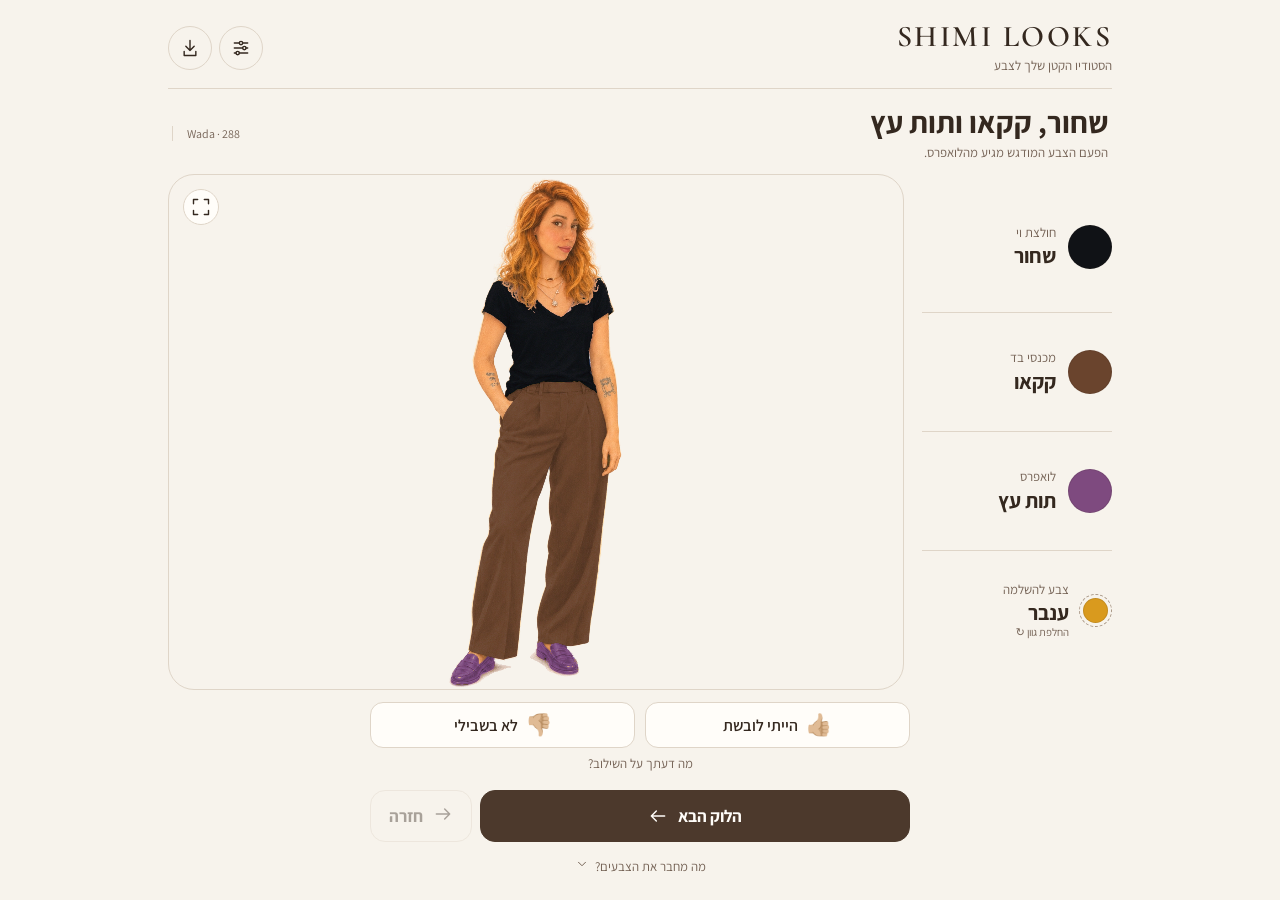
==== commit 70beba4c: "Release Shimi Looks 4.1.0 with personal illustration and cream background" ====
--- a/index.html
+++ b/index.html
@@ -10,7 +10,7 @@
   <meta name="apple-mobile-web-app-capable" content="yes" />
   <meta name="apple-mobile-web-app-title" content="Shimi Looks" />
   <title>Shimi Looks — Art Studio</title>
-  <link rel="manifest" href="manifest.webmanifest?v=401" />
+  <link rel="manifest" href="manifest.webmanifest?v=410" />
   <link rel="icon" type="image/png" href="assets/shimi-looks-icon-v3-32.png?v=400" />
   <link rel="apple-touch-icon" href="assets/shimi-looks-icon-v3-180.png?v=400" />
   <link rel="preconnect" href="https://fonts.googleapis.com">
@@ -39,7 +39,7 @@
             <div id="feedbackReasons" class="feedback-reasons" role="group" aria-label="סיבה לדירוג, לבחירה בלבד" hidden><span>מה פחות עבד? לא חובה</span><div><button type="button" data-feedback-reason="light" aria-pressed="false">בהיר מדי</button><button type="button" data-feedback-reason="bright" aria-pressed="false">זרחני מדי</button><button type="button" data-feedback-reason="boring" aria-pressed="false">משעמם</button><button type="button" data-feedback-reason="clash" aria-pressed="false">הצבעים לא עובדים יחד</button></div></div>
           </section>
           <div class="studio-actions"><button class="primary-btn" id="nextLookBtn" type="button">הלוק הבא</button><button class="previous-btn" id="previousLookBtn" type="button" disabled aria-label="חזרה ללוק הקודם" title="חזרה ללוק הקודם"><span data-icon="previous"></span><span>חזרה</span></button></div>
-          <details class="why-card"><summary>מה מחבר את הצבעים?<span data-icon="chevron"></span></summary><div class="why-body"><p id="whyWorks"></p><small>לחצי על גוון כדי לראות את הפריט מקרוב. הדירוג מתייחס ללוק כולו; לחיצה נוספת עליו מבטלת אותו. מעבר ללוק הבא והורדה אינם דירוג.</small><small id="shadeCoverageStatus"></small><small id="appVersion">גרסה 4.0.1</small></div></details>
+          <details class="why-card"><summary>מה מחבר את הצבעים?<span data-icon="chevron"></span></summary><div class="why-body"><p id="whyWorks"></p><small>לחצי על גוון כדי לראות את הפריט מקרוב. הדירוג מתייחס ללוק כולו; לחיצה נוספת עליו מבטלת אותו. מעבר ללוק הבא והורדה אינם דירוג.</small><small id="shadeCoverageStatus"></small><small id="appVersion">גרסה 4.1.0</small></div></details>
         </section>
       </section>
       <section class="screen" id="anchorScreen">
@@ -123,7 +123,7 @@
 'use strict';
 
 const STORAGE_KEY = 'shimi-looks-v12-full-spectrum';
-const APP_VERSION = '4.0.1-trio';
+const APP_VERSION = '4.1.0-trio';
 
 const COLORS = {
   // Whites / creams
@@ -3722,7 +3722,7 @@
 document.addEventListener('DOMContentLoaded', init);
 </script>
 <dialog id="artDialog" aria-labelledby="detailTitle"><header class="dialog-head"><div><h2 id="detailTitle">מבט מקרוב</h2><p id="detailCaption"></p></div><button class="tool-btn" id="closeDetailBtn" aria-label="סגירת ההגדלה" type="button" data-icon="close"></button></header><div class="detail-art"><canvas id="detailCanvas" role="img"></canvas><p id="detailStatus" role="status"></p></div><footer class="detail-footer"><button class="mini-item-btn" id="detailDownloadBtn" type="button">הורדת הלוק</button></footer></dialog>
-<script src="studio.js?v=401"></script>
+<script src="studio.js?v=410"></script>
 <script src="preferences.js?v=400"></script>
 <script src="suggestions.js?v=400"></script>
 <script src="wardrobe.js?v=400"></script>
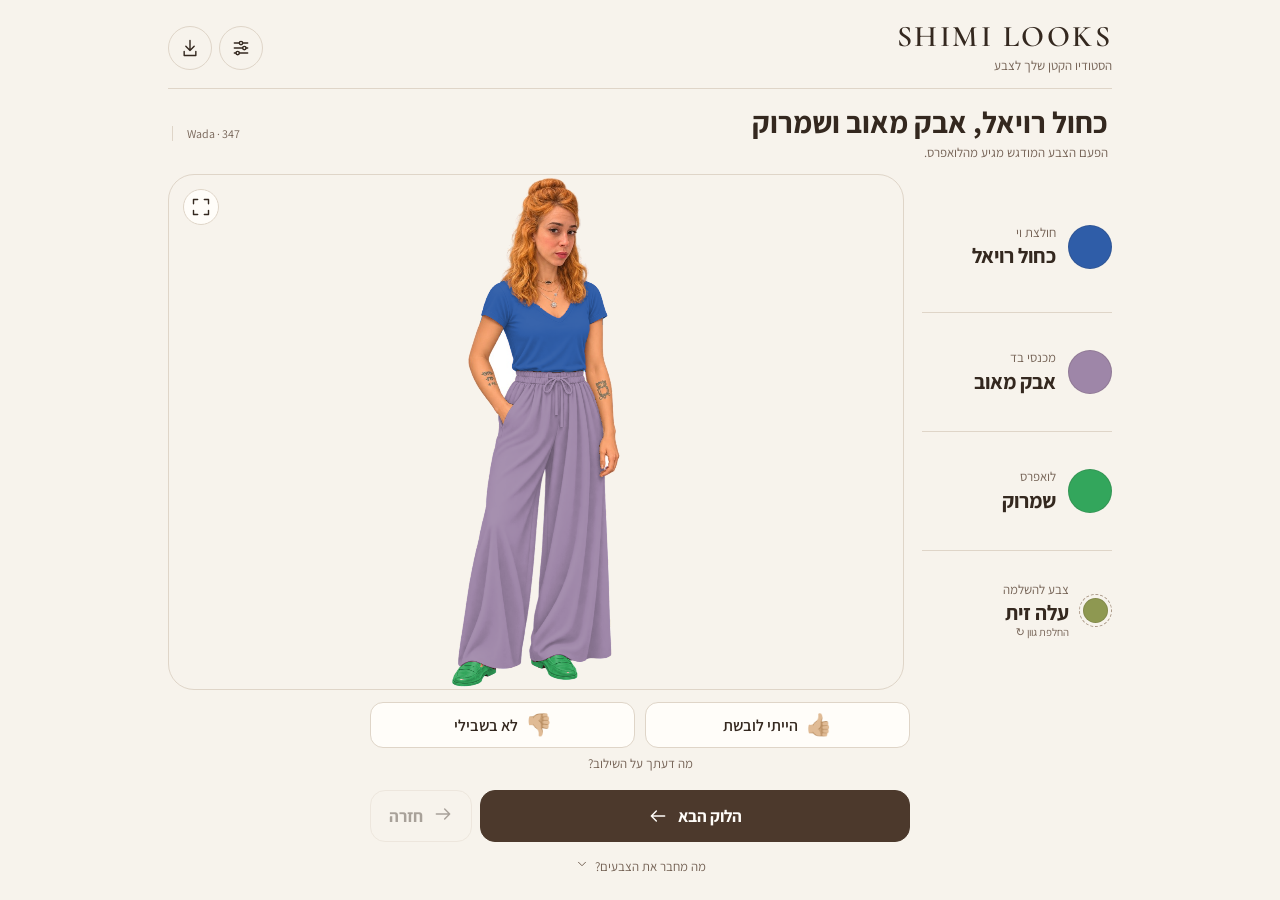
==== commit d81cada0: "Release Shimi Looks 4.1.2 with selected personal illustration" ====
--- a/index.html
+++ b/index.html
@@ -10,7 +10,7 @@
   <meta name="apple-mobile-web-app-capable" content="yes" />
   <meta name="apple-mobile-web-app-title" content="Shimi Looks" />
   <title>Shimi Looks — Art Studio</title>
-  <link rel="manifest" href="manifest.webmanifest?v=410" />
+  <link rel="manifest" href="manifest.webmanifest?v=412" />
   <link rel="icon" type="image/png" href="assets/shimi-looks-icon-v3-32.png?v=400" />
   <link rel="apple-touch-icon" href="assets/shimi-looks-icon-v3-180.png?v=400" />
   <link rel="preconnect" href="https://fonts.googleapis.com">
@@ -39,7 +39,7 @@
             <div id="feedbackReasons" class="feedback-reasons" role="group" aria-label="סיבה לדירוג, לבחירה בלבד" hidden><span>מה פחות עבד? לא חובה</span><div><button type="button" data-feedback-reason="light" aria-pressed="false">בהיר מדי</button><button type="button" data-feedback-reason="bright" aria-pressed="false">זרחני מדי</button><button type="button" data-feedback-reason="boring" aria-pressed="false">משעמם</button><button type="button" data-feedback-reason="clash" aria-pressed="false">הצבעים לא עובדים יחד</button></div></div>
           </section>
           <div class="studio-actions"><button class="primary-btn" id="nextLookBtn" type="button">הלוק הבא</button><button class="previous-btn" id="previousLookBtn" type="button" disabled aria-label="חזרה ללוק הקודם" title="חזרה ללוק הקודם"><span data-icon="previous"></span><span>חזרה</span></button></div>
-          <details class="why-card"><summary>מה מחבר את הצבעים?<span data-icon="chevron"></span></summary><div class="why-body"><p id="whyWorks"></p><small>לחצי על גוון כדי לראות את הפריט מקרוב. הדירוג מתייחס ללוק כולו; לחיצה נוספת עליו מבטלת אותו. מעבר ללוק הבא והורדה אינם דירוג.</small><small id="shadeCoverageStatus"></small><small id="appVersion">גרסה 4.1.0</small></div></details>
+          <details class="why-card"><summary>מה מחבר את הצבעים?<span data-icon="chevron"></span></summary><div class="why-body"><p id="whyWorks"></p><small>לחצי על גוון כדי לראות את הפריט מקרוב. הדירוג מתייחס ללוק כולו; לחיצה נוספת עליו מבטלת אותו. מעבר ללוק הבא והורדה אינם דירוג.</small><small id="shadeCoverageStatus"></small><small id="appVersion">גרסה 4.1.2</small></div></details>
         </section>
       </section>
       <section class="screen" id="anchorScreen">
@@ -123,7 +123,7 @@
 'use strict';
 
 const STORAGE_KEY = 'shimi-looks-v12-full-spectrum';
-const APP_VERSION = '4.1.0-trio';
+const APP_VERSION = '4.1.2-trio';
 
 const COLORS = {
   // Whites / creams
@@ -3722,7 +3722,7 @@
 document.addEventListener('DOMContentLoaded', init);
 </script>
 <dialog id="artDialog" aria-labelledby="detailTitle"><header class="dialog-head"><div><h2 id="detailTitle">מבט מקרוב</h2><p id="detailCaption"></p></div><button class="tool-btn" id="closeDetailBtn" aria-label="סגירת ההגדלה" type="button" data-icon="close"></button></header><div class="detail-art"><canvas id="detailCanvas" role="img"></canvas><p id="detailStatus" role="status"></p></div><footer class="detail-footer"><button class="mini-item-btn" id="detailDownloadBtn" type="button">הורדת הלוק</button></footer></dialog>
-<script src="studio.js?v=410"></script>
+<script src="studio.js?v=412"></script>
 <script src="preferences.js?v=400"></script>
 <script src="suggestions.js?v=400"></script>
 <script src="wardrobe.js?v=400"></script>
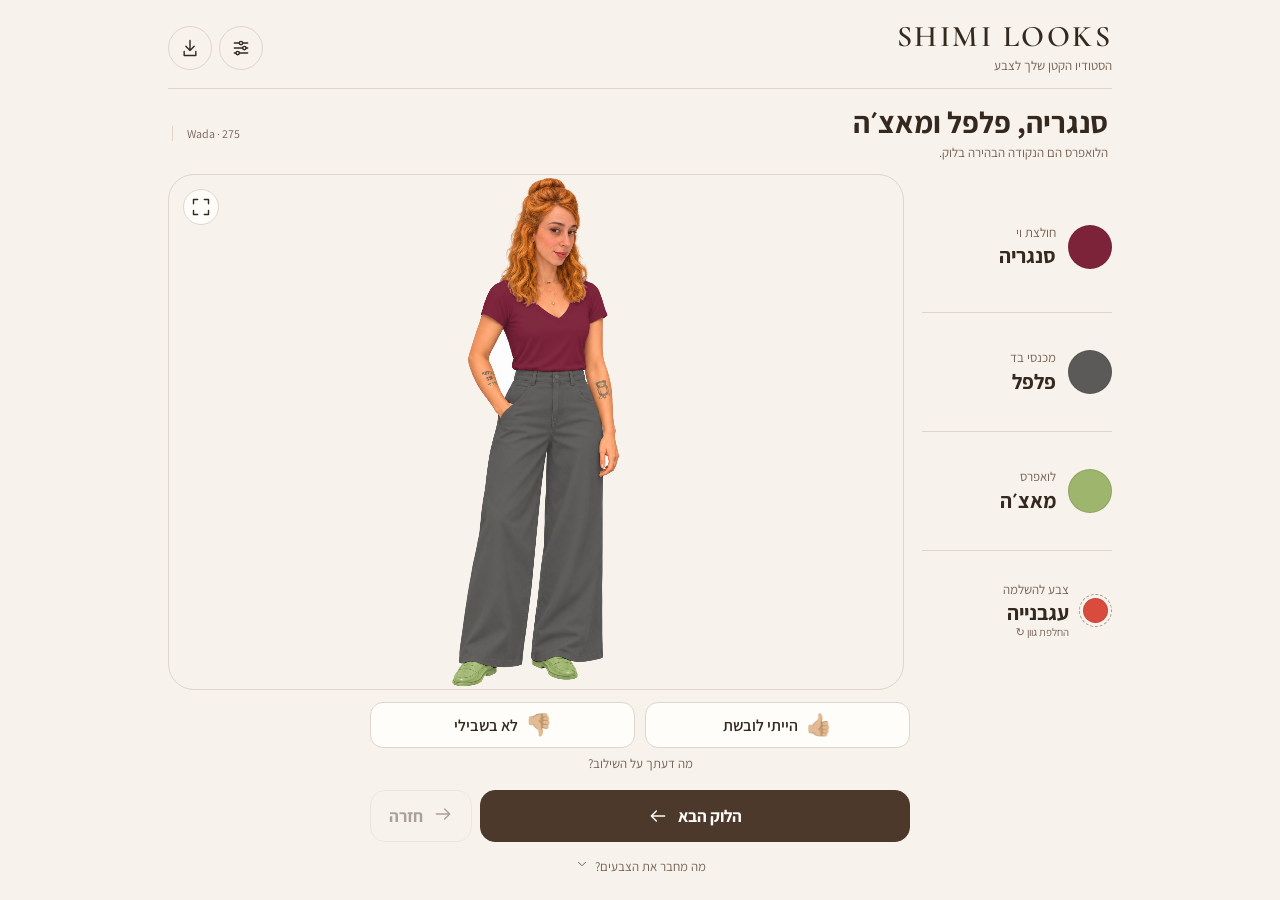
==== commit dae10fb4: "Use approved personal illustration with wide-leg trousers and delicate necklaces (v4.1.3)" ====
--- a/index.html
+++ b/index.html
@@ -10,7 +10,7 @@
   <meta name="apple-mobile-web-app-capable" content="yes" />
   <meta name="apple-mobile-web-app-title" content="Shimi Looks" />
   <title>Shimi Looks — Art Studio</title>
-  <link rel="manifest" href="manifest.webmanifest?v=412" />
+  <link rel="manifest" href="manifest.webmanifest?v=413" />
   <link rel="icon" type="image/png" href="assets/shimi-looks-icon-v3-32.png?v=400" />
   <link rel="apple-touch-icon" href="assets/shimi-looks-icon-v3-180.png?v=400" />
   <link rel="preconnect" href="https://fonts.googleapis.com">
@@ -39,7 +39,7 @@
             <div id="feedbackReasons" class="feedback-reasons" role="group" aria-label="סיבה לדירוג, לבחירה בלבד" hidden><span>מה פחות עבד? לא חובה</span><div><button type="button" data-feedback-reason="light" aria-pressed="false">בהיר מדי</button><button type="button" data-feedback-reason="bright" aria-pressed="false">זרחני מדי</button><button type="button" data-feedback-reason="boring" aria-pressed="false">משעמם</button><button type="button" data-feedback-reason="clash" aria-pressed="false">הצבעים לא עובדים יחד</button></div></div>
           </section>
           <div class="studio-actions"><button class="primary-btn" id="nextLookBtn" type="button">הלוק הבא</button><button class="previous-btn" id="previousLookBtn" type="button" disabled aria-label="חזרה ללוק הקודם" title="חזרה ללוק הקודם"><span data-icon="previous"></span><span>חזרה</span></button></div>
-          <details class="why-card"><summary>מה מחבר את הצבעים?<span data-icon="chevron"></span></summary><div class="why-body"><p id="whyWorks"></p><small>לחצי על גוון כדי לראות את הפריט מקרוב. הדירוג מתייחס ללוק כולו; לחיצה נוספת עליו מבטלת אותו. מעבר ללוק הבא והורדה אינם דירוג.</small><small id="shadeCoverageStatus"></small><small id="appVersion">גרסה 4.1.2</small></div></details>
+          <details class="why-card"><summary>מה מחבר את הצבעים?<span data-icon="chevron"></span></summary><div class="why-body"><p id="whyWorks"></p><small>לחצי על גוון כדי לראות את הפריט מקרוב. הדירוג מתייחס ללוק כולו; לחיצה נוספת עליו מבטלת אותו. מעבר ללוק הבא והורדה אינם דירוג.</small><small id="shadeCoverageStatus"></small><small id="appVersion">גרסה 4.1.3</small></div></details>
         </section>
       </section>
       <section class="screen" id="anchorScreen">
@@ -123,7 +123,7 @@
 'use strict';
 
 const STORAGE_KEY = 'shimi-looks-v12-full-spectrum';
-const APP_VERSION = '4.1.2-trio';
+const APP_VERSION = '4.1.3-trio';
 
 const COLORS = {
   // Whites / creams
@@ -3722,7 +3722,7 @@
 document.addEventListener('DOMContentLoaded', init);
 </script>
 <dialog id="artDialog" aria-labelledby="detailTitle"><header class="dialog-head"><div><h2 id="detailTitle">מבט מקרוב</h2><p id="detailCaption"></p></div><button class="tool-btn" id="closeDetailBtn" aria-label="סגירת ההגדלה" type="button" data-icon="close"></button></header><div class="detail-art"><canvas id="detailCanvas" role="img"></canvas><p id="detailStatus" role="status"></p></div><footer class="detail-footer"><button class="mini-item-btn" id="detailDownloadBtn" type="button">הורדת הלוק</button></footer></dialog>
-<script src="studio.js?v=412"></script>
+<script src="studio.js?v=413"></script>
 <script src="preferences.js?v=400"></script>
 <script src="suggestions.js?v=400"></script>
 <script src="wardrobe.js?v=400"></script>
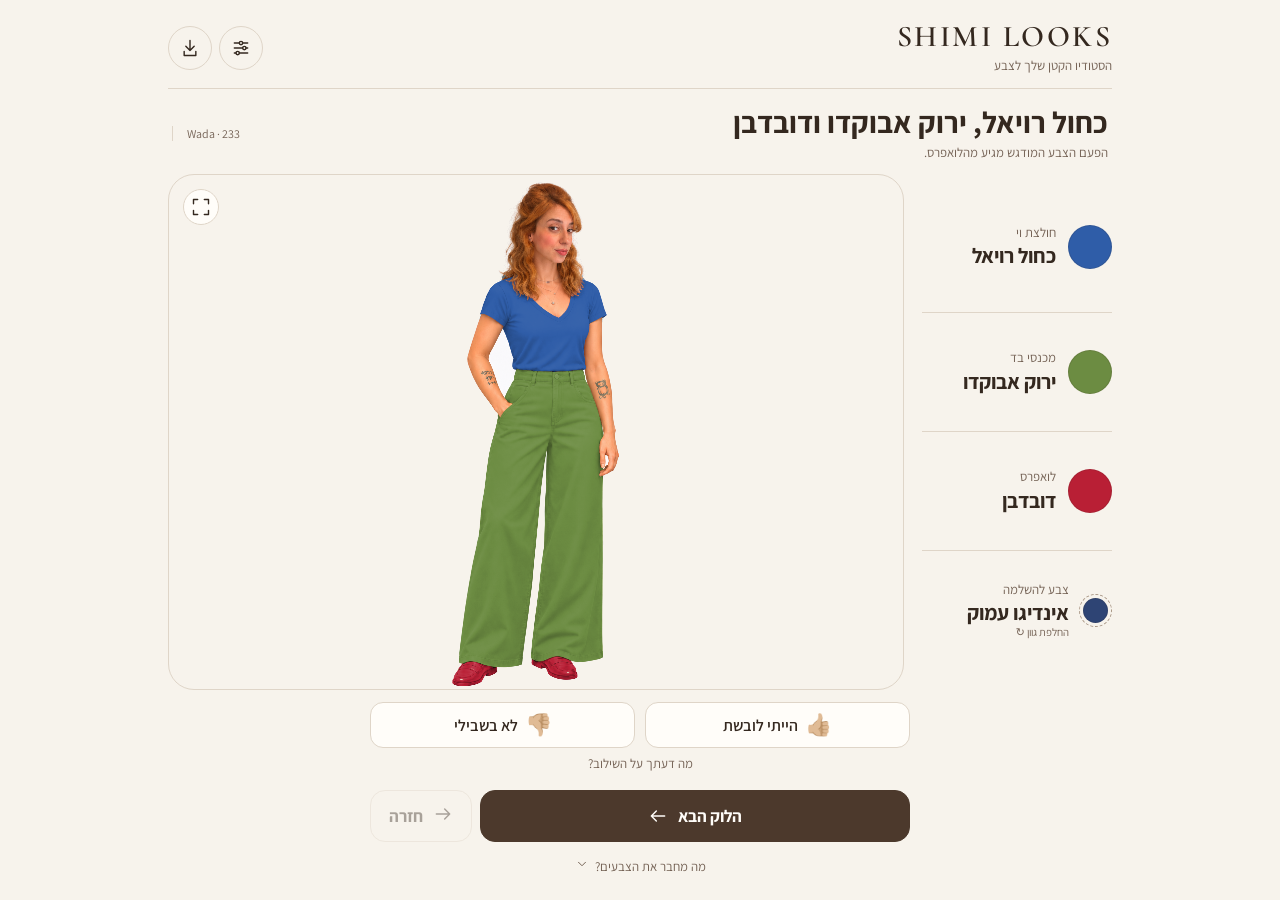
==== commit ecdab8aa: "Use approved photo-based face and hair with refined head connection (v4.1.4)" ====
--- a/index.html
+++ b/index.html
@@ -10,7 +10,7 @@
   <meta name="apple-mobile-web-app-capable" content="yes" />
   <meta name="apple-mobile-web-app-title" content="Shimi Looks" />
   <title>Shimi Looks — Art Studio</title>
-  <link rel="manifest" href="manifest.webmanifest?v=413" />
+  <link rel="manifest" href="manifest.webmanifest?v=414" />
   <link rel="icon" type="image/png" href="assets/shimi-looks-icon-v3-32.png?v=400" />
   <link rel="apple-touch-icon" href="assets/shimi-looks-icon-v3-180.png?v=400" />
   <link rel="preconnect" href="https://fonts.googleapis.com">
@@ -39,7 +39,7 @@
             <div id="feedbackReasons" class="feedback-reasons" role="group" aria-label="סיבה לדירוג, לבחירה בלבד" hidden><span>מה פחות עבד? לא חובה</span><div><button type="button" data-feedback-reason="light" aria-pressed="false">בהיר מדי</button><button type="button" data-feedback-reason="bright" aria-pressed="false">זרחני מדי</button><button type="button" data-feedback-reason="boring" aria-pressed="false">משעמם</button><button type="button" data-feedback-reason="clash" aria-pressed="false">הצבעים לא עובדים יחד</button></div></div>
           </section>
           <div class="studio-actions"><button class="primary-btn" id="nextLookBtn" type="button">הלוק הבא</button><button class="previous-btn" id="previousLookBtn" type="button" disabled aria-label="חזרה ללוק הקודם" title="חזרה ללוק הקודם"><span data-icon="previous"></span><span>חזרה</span></button></div>
-          <details class="why-card"><summary>מה מחבר את הצבעים?<span data-icon="chevron"></span></summary><div class="why-body"><p id="whyWorks"></p><small>לחצי על גוון כדי לראות את הפריט מקרוב. הדירוג מתייחס ללוק כולו; לחיצה נוספת עליו מבטלת אותו. מעבר ללוק הבא והורדה אינם דירוג.</small><small id="shadeCoverageStatus"></small><small id="appVersion">גרסה 4.1.3</small></div></details>
+          <details class="why-card"><summary>מה מחבר את הצבעים?<span data-icon="chevron"></span></summary><div class="why-body"><p id="whyWorks"></p><small>לחצי על גוון כדי לראות את הפריט מקרוב. הדירוג מתייחס ללוק כולו; לחיצה נוספת עליו מבטלת אותו. מעבר ללוק הבא והורדה אינם דירוג.</small><small id="shadeCoverageStatus"></small><small id="appVersion">גרסה 4.1.4</small></div></details>
         </section>
       </section>
       <section class="screen" id="anchorScreen">
@@ -123,7 +123,7 @@
 'use strict';
 
 const STORAGE_KEY = 'shimi-looks-v12-full-spectrum';
-const APP_VERSION = '4.1.3-trio';
+const APP_VERSION = '4.1.4-trio';
 
 const COLORS = {
   // Whites / creams
@@ -3722,7 +3722,7 @@
 document.addEventListener('DOMContentLoaded', init);
 </script>
 <dialog id="artDialog" aria-labelledby="detailTitle"><header class="dialog-head"><div><h2 id="detailTitle">מבט מקרוב</h2><p id="detailCaption"></p></div><button class="tool-btn" id="closeDetailBtn" aria-label="סגירת ההגדלה" type="button" data-icon="close"></button></header><div class="detail-art"><canvas id="detailCanvas" role="img"></canvas><p id="detailStatus" role="status"></p></div><footer class="detail-footer"><button class="mini-item-btn" id="detailDownloadBtn" type="button">הורדת הלוק</button></footer></dialog>
-<script src="studio.js?v=413"></script>
+<script src="studio.js?v=414"></script>
 <script src="preferences.js?v=400"></script>
 <script src="suggestions.js?v=400"></script>
 <script src="wardrobe.js?v=400"></script>
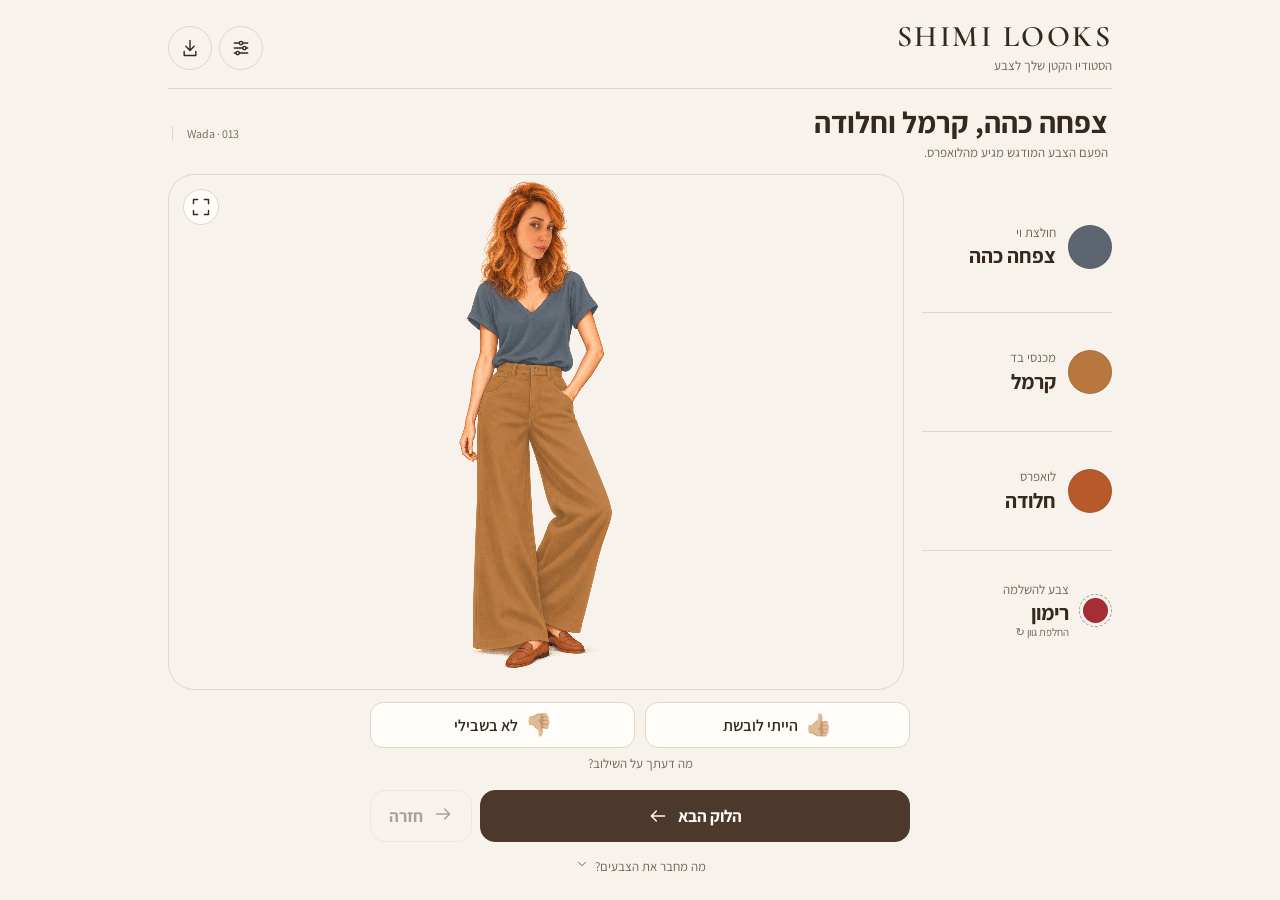
==== commit 97e4369a: "Use approved original pose with personal portrait and structured wide-leg trousers (v4.1.5)" ====
--- a/index.html
+++ b/index.html
@@ -10,7 +10,7 @@
   <meta name="apple-mobile-web-app-capable" content="yes" />
   <meta name="apple-mobile-web-app-title" content="Shimi Looks" />
   <title>Shimi Looks — Art Studio</title>
-  <link rel="manifest" href="manifest.webmanifest?v=414" />
+  <link rel="manifest" href="manifest.webmanifest?v=415" />
   <link rel="icon" type="image/png" href="assets/shimi-looks-icon-v3-32.png?v=400" />
   <link rel="apple-touch-icon" href="assets/shimi-looks-icon-v3-180.png?v=400" />
   <link rel="preconnect" href="https://fonts.googleapis.com">
@@ -39,7 +39,7 @@
             <div id="feedbackReasons" class="feedback-reasons" role="group" aria-label="סיבה לדירוג, לבחירה בלבד" hidden><span>מה פחות עבד? לא חובה</span><div><button type="button" data-feedback-reason="light" aria-pressed="false">בהיר מדי</button><button type="button" data-feedback-reason="bright" aria-pressed="false">זרחני מדי</button><button type="button" data-feedback-reason="boring" aria-pressed="false">משעמם</button><button type="button" data-feedback-reason="clash" aria-pressed="false">הצבעים לא עובדים יחד</button></div></div>
           </section>
           <div class="studio-actions"><button class="primary-btn" id="nextLookBtn" type="button">הלוק הבא</button><button class="previous-btn" id="previousLookBtn" type="button" disabled aria-label="חזרה ללוק הקודם" title="חזרה ללוק הקודם"><span data-icon="previous"></span><span>חזרה</span></button></div>
-          <details class="why-card"><summary>מה מחבר את הצבעים?<span data-icon="chevron"></span></summary><div class="why-body"><p id="whyWorks"></p><small>לחצי על גוון כדי לראות את הפריט מקרוב. הדירוג מתייחס ללוק כולו; לחיצה נוספת עליו מבטלת אותו. מעבר ללוק הבא והורדה אינם דירוג.</small><small id="shadeCoverageStatus"></small><small id="appVersion">גרסה 4.1.4</small></div></details>
+          <details class="why-card"><summary>מה מחבר את הצבעים?<span data-icon="chevron"></span></summary><div class="why-body"><p id="whyWorks"></p><small>לחצי על גוון כדי לראות את הפריט מקרוב. הדירוג מתייחס ללוק כולו; לחיצה נוספת עליו מבטלת אותו. מעבר ללוק הבא והורדה אינם דירוג.</small><small id="shadeCoverageStatus"></small><small id="appVersion">גרסה 4.1.5</small></div></details>
         </section>
       </section>
       <section class="screen" id="anchorScreen">
@@ -123,7 +123,7 @@
 'use strict';
 
 const STORAGE_KEY = 'shimi-looks-v12-full-spectrum';
-const APP_VERSION = '4.1.4-trio';
+const APP_VERSION = '4.1.5-trio';
 
 const COLORS = {
   // Whites / creams
@@ -3722,7 +3722,7 @@
 document.addEventListener('DOMContentLoaded', init);
 </script>
 <dialog id="artDialog" aria-labelledby="detailTitle"><header class="dialog-head"><div><h2 id="detailTitle">מבט מקרוב</h2><p id="detailCaption"></p></div><button class="tool-btn" id="closeDetailBtn" aria-label="סגירת ההגדלה" type="button" data-icon="close"></button></header><div class="detail-art"><canvas id="detailCanvas" role="img"></canvas><p id="detailStatus" role="status"></p></div><footer class="detail-footer"><button class="mini-item-btn" id="detailDownloadBtn" type="button">הורדת הלוק</button></footer></dialog>
-<script src="studio.js?v=414"></script>
+<script src="studio.js?v=415"></script>
 <script src="preferences.js?v=400"></script>
 <script src="suggestions.js?v=400"></script>
 <script src="wardrobe.js?v=400"></script>
